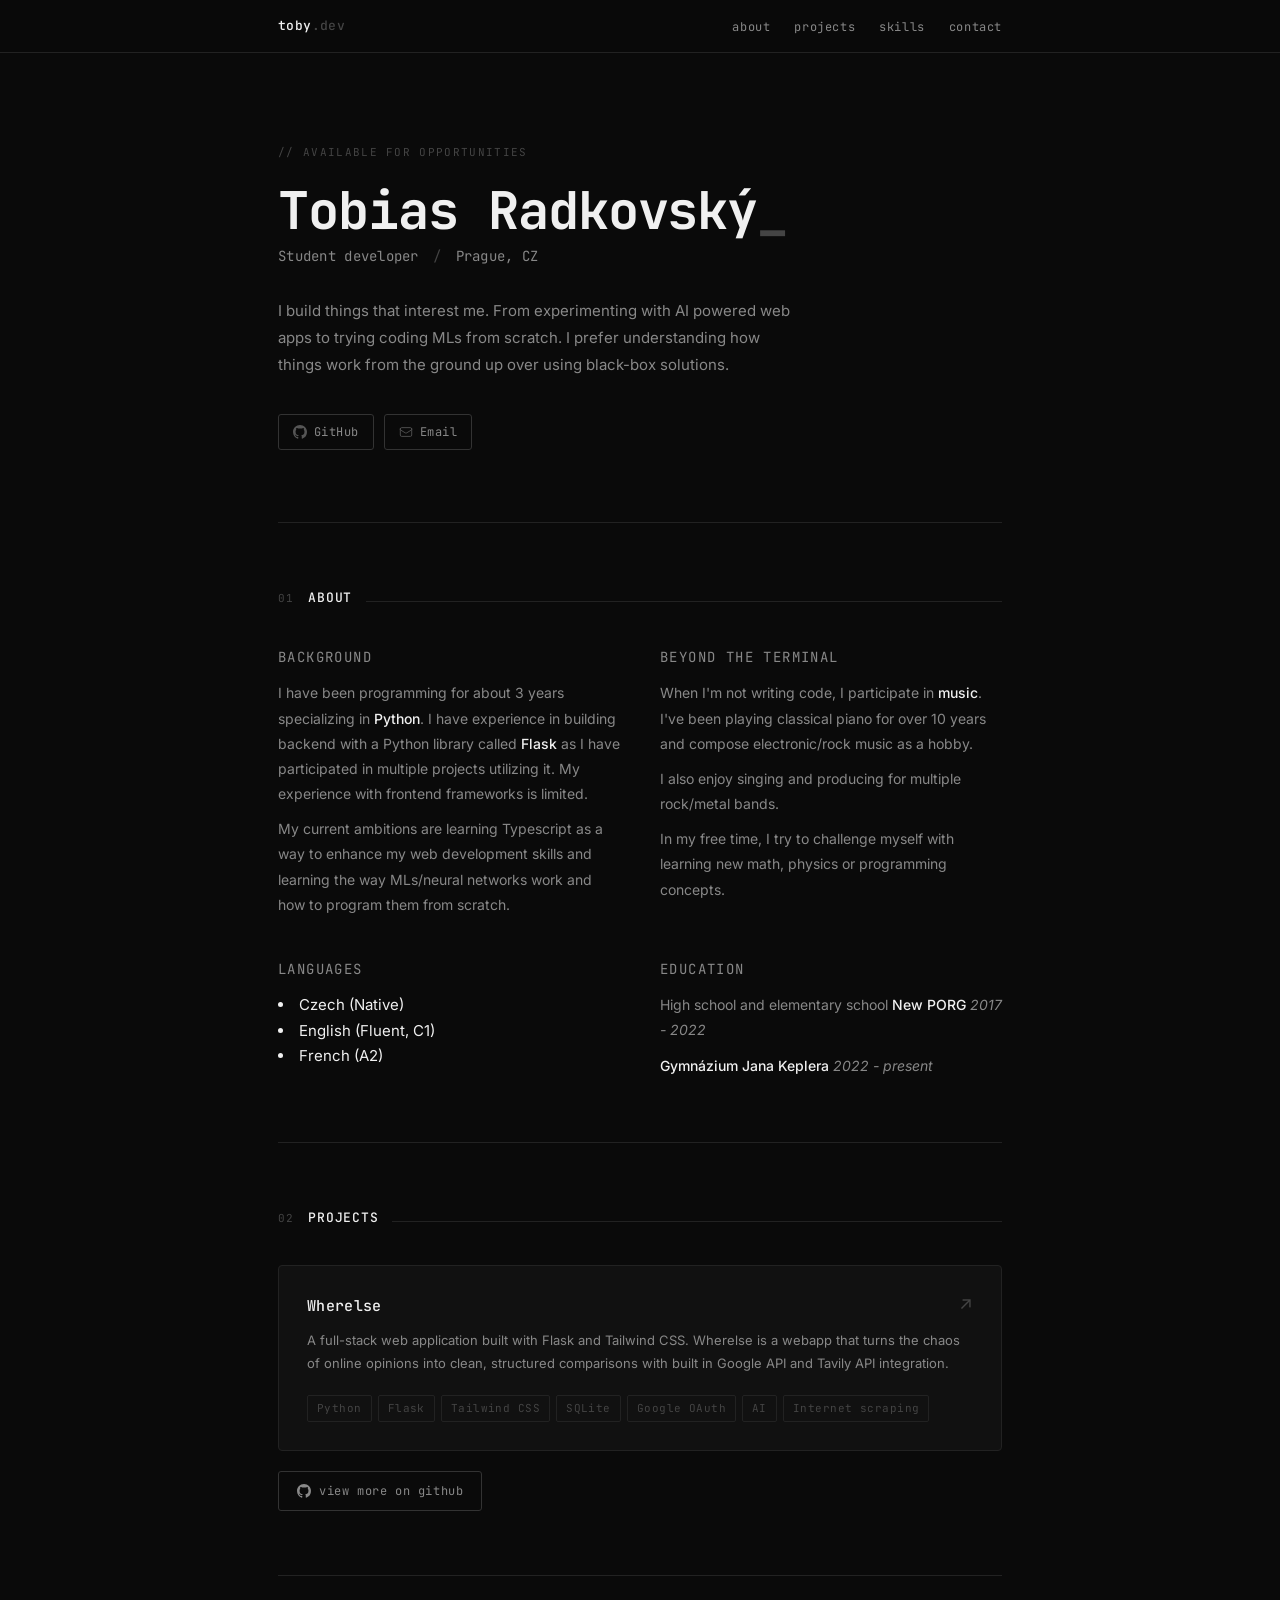
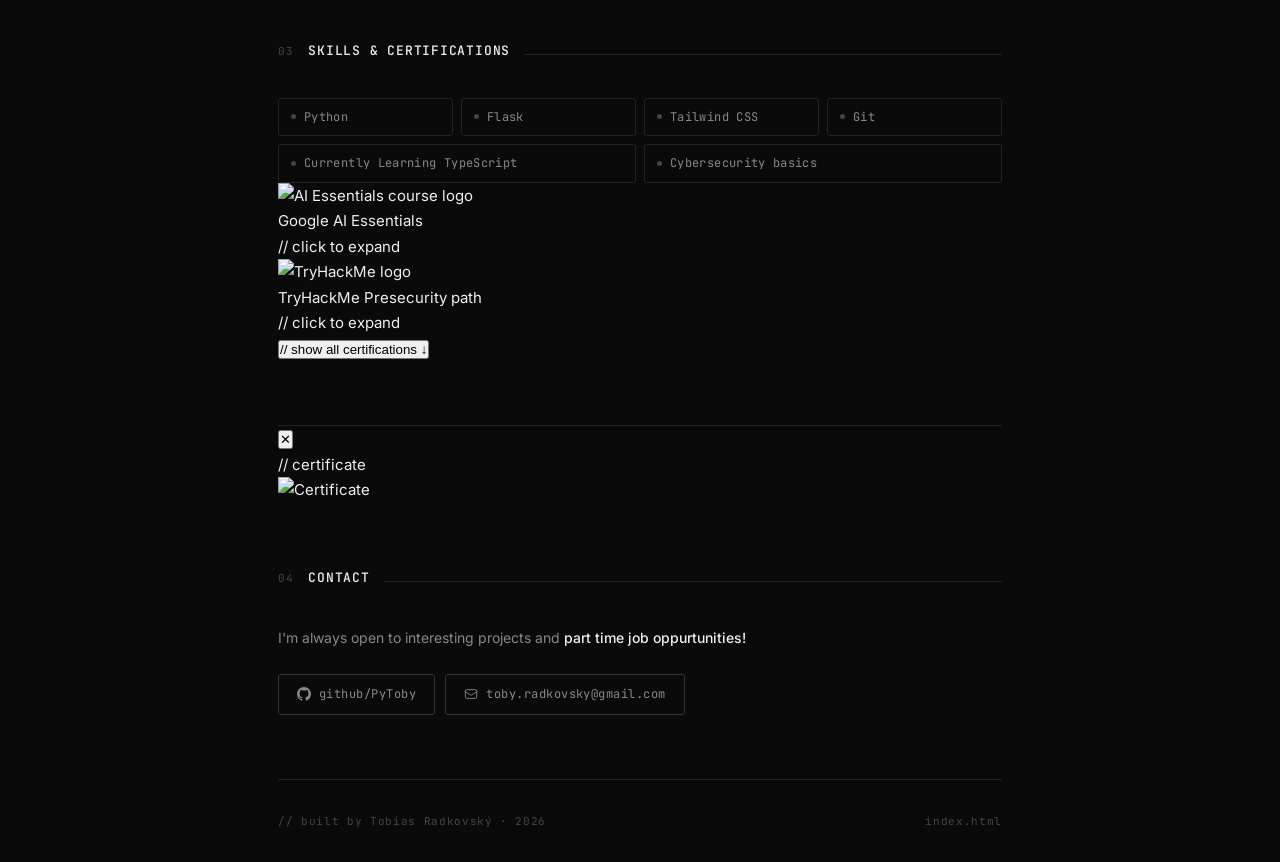
==== website/index.html @ d5bb45c8 "Broadend about section + removed excess cert cards" ====
<!DOCTYPE html>
<html lang="en">
<head>
  <meta charset="UTF-8" />
  <meta name="viewport" content="width=device-width, initial-scale=1.0" />
  <title>Tobias Radkovský — Portfolio</title>
  <link rel="preconnect" href="https://fonts.googleapis.com" />
  <link rel="preconnect" href="https://fonts.gstatic.com" crossorigin />
  <link href="https://fonts.googleapis.com/css2?family=JetBrains+Mono:wght@300;400;500;700&family=Inter:wght@300;400;500&display=swap" rel="stylesheet" />
  <link rel="stylesheet" href="/static/static.css">
  
</head>
<body>
 
<canvas id="binary-canvas"></canvas>
 
<nav>
  <div class="nav-inner">
    <a href="index.html" class="nav-logo">toby<span>.dev</span></a>
    <ul class="nav-links">
      <li><a href="#about">about</a></li>
      <li><a href="#projects">projects</a></li>
      <li><a href="#skills">skills</a></li>
      <li><a href="#contact">contact</a></li>
    </ul>
  </div>
</nav>
 
<div class="wrapper">
 
  <!-- Hero -->
  <section id="hero" style="border-top: none;">
    <p class="hero-tag fade-in">// available for opportunities</p>
    <h1 class="hero-name fade-in cursor">Tobias Radkovský</h1>
    <p class="hero-role fade-in">Student developer <span>/</span> Prague, CZ</p>
    <p class="hero-bio fade-in">
      I build things that interest me. From experimenting with AI powered web apps to trying coding MLs from scratch.
      I prefer understanding how things work from the ground up over using black-box solutions.
    </p>
    <div class="hero-links fade-in">
      <a href="https://github.com/PyToby" class="hero-link" target="_blank">
        <svg width="14" height="14" fill="currentColor" viewBox="0 0 24 24"><path d="M12 0C5.37 0 0 5.37 0 12c0 5.31 3.435 9.795 8.205 11.385.6.105.825-.255.825-.57 0-.285-.015-1.23-.015-2.235-3.015.555-3.795-.735-4.035-1.41-.135-.345-.72-1.41-1.23-1.695-.42-.225-1.02-.78-.015-.795.945-.015 1.62.87 1.845 1.23 1.08 1.815 2.805 1.305 3.495.99.105-.78.42-1.305.765-1.605-2.67-.3-5.46-1.335-5.46-5.925 0-1.305.465-2.385 1.23-3.225-.12-.3-.54-1.53.12-3.18 0 0 1.005-.315 3.3 1.23.96-.27 1.98-.405 3-.405s2.04.135 3 .405c2.295-1.56 3.3-1.23 3.3-1.23.66 1.65.24 2.88.12 3.18.765.84 1.23 1.905 1.23 3.225 0 4.605-2.805 5.625-5.475 5.925.435.375.81 1.095.81 2.22 0 1.605-.015 2.895-.015 3.3 0 .315.225.69.825.57A12.02 12.02 0 0024 12c0-6.63-5.37-12-12-12z"/></svg>
        GitHub
      </a>
      <a href="mailto:toby.radkovsky@gmail.com" class="hero-link">
        <svg width="14" height="14" fill="none" stroke="currentColor" stroke-width="1.5" viewBox="0 0 24 24"><path stroke-linecap="round" stroke-linejoin="round" d="M21.75 6.75v10.5a2.25 2.25 0 01-2.25 2.25h-15a2.25 2.25 0 01-2.25-2.25V6.75m19.5 0A2.25 2.25 0 0019.5 4.5h-15a2.25 2.25 0 00-2.25 2.25m19.5 0v.243a2.25 2.25 0 01-1.07 1.916l-7.5 4.615a2.25 2.25 0 01-2.36 0L3.32 8.91a2.25 2.25 0 01-1.07-1.916V6.75"/></svg>
        Email
      </a>
      <!--<a href="cv.pdf" class="hero-link" target="_blank">
        <svg width="14" height="14" fill="none" stroke="currentColor" stroke-width="1.5" viewBox="0 0 24 24"><path stroke-linecap="round" stroke-linejoin="round" d="M19.5 14.25v-2.625a3.375 3.375 0 00-3.375-3.375h-1.5A1.125 1.125 0 0113.5 7.125v-1.5a3.375 3.375 0 00-3.375-3.375H8.25m0 12.75h7.5m-7.5 3H12M10.5 2.25H5.625c-.621 0-1.125.504-1.125 1.125v17.25c0 .621.504 1.125 1.125 1.125h12.75c.621 0 1.125-.504 1.125-1.125V11.25a9 9 0 00-9-9z"/></svg>
        CV
      </a>-->
    </div>
  </section>
 
  <!-- About -->
  <section id="about">
    <div class="section-header reveal">
      <span class="section-num">01</span>
      <span class="section-title">about</span>
      <div class="section-line"></div>
    </div>
    <div class="about-grid reveal">
      <div class="about-block">
        <p class="about-block-label">background</p>
        <p>I have been programming for about 3 years specializing in <span class="about-highlight">Python</span>. I have experience in building backend with a Python library called <span class="about-highlight">Flask</span> as I have participated in multiple projects utilizing it. My experience with frontend frameworks is limited.</p>
        <p>My current ambitions are learning Typescript as a way to enhance my web development skills and learning the way MLs/neural networks work and how to program them from scratch.</p>
      </div>
      <div class="about-block">
        <p class="about-block-label">beyond the terminal</p>
        <p>When I'm not writing code, I participate in <span class="about-highlight">music</span>. I've been playing classical piano for over 10 years and compose electronic/rock music as a hobby.</p>
        <p>I also enjoy singing and producing for multiple rock/metal bands.</p>
        <p>In my free time, I try to challenge myself with learning new math, physics or programming concepts.</p>
      </div>
      <div class="about-block">
        <p class="about-block-label">languages</p>
        <li>Czech (Native)</li>
        <li>English (Fluent, C1)</li>
        <li>French (A2)</li>
      </div>
      <div class="about-block">
        <p class="about-block-label">education</p>
        <p>High school and elementary school <span class="about-highlight">New PORG</span> <i>2017 - 2022</i></p>
        <p><span class="about-highlight">Gymnázium Jana Keplera</span> <i>2022 - present</i></p>
      </div>
    </div>
  </section>
 
  <!-- Projects -->
  <section id="projects">
    <div class="section-header reveal">
      <span class="section-num">02</span>
      <span class="section-title">projects</span>
      <div class="section-line"></div>
    </div>
 
    <a href="project.html" class="project-card reveal">
      <div class="project-header">
        <span class="project-name">Wherelse</span>
        <span class="project-arrow">↗</span>
      </div>
      <p class="project-desc">
        A full-stack web application built with Flask and Tailwind CSS. Wherelse is a webapp that turns the chaos of online opinions into clean, structured comparisons 
        with built in Google API and Tavily API integration.
      </p>
      <div class="project-tags">
        <span class="tag">Python</span>
        <span class="tag">Flask</span>
        <span class="tag">Tailwind CSS</span>
        <span class="tag">SQLite</span>
        <span class="tag">Google OAuth</span>
        <span class="tag">AI</span>
        <span class="tag">Internet scraping</span>

      </div>
    </a>
 
    <a href="https://github.com/PyToby" class="github-btn" target="_blank">
      <svg width="14" height="14" fill="currentColor" viewBox="0 0 24 24"><path d="M12 0C5.37 0 0 5.37 0 12c0 5.31 3.435 9.795 8.205 11.385.6.105.825-.255.825-.57 0-.285-.015-1.23-.015-2.235-3.015.555-3.795-.735-4.035-1.41-.135-.345-.72-1.41-1.23-1.695-.42-.225-1.02-.78-.015-.795.945-.015 1.62.87 1.845 1.23 1.08 1.815 2.805 1.305 3.495.99.105-.78.42-1.305.765-1.605-2.67-.3-5.46-1.335-5.46-5.925 0-1.305.465-2.385 1.23-3.225-.12-.3-.54-1.53.12-3.18 0 0 1.005-.315 3.3 1.23.96-.27 1.98-.405 3-.405s2.04.135 3 .405c2.295-1.56 3.3-1.23 3.3-1.23.66 1.65.24 2.88.12 3.18.765.84 1.23 1.905 1.23 3.225 0 4.605-2.805 5.625-5.475 5.925.435.375.81 1.095.81 2.22 0 1.605-.015 2.895-.015 3.3 0 .315.225.69.825.57A12.02 12.02 0 0024 12c0-6.63-5.37-12-12-12z"/></svg>
      view more on github
    </a>
  </section>
 
  <!-- Skills -->
  <section id="skills">
  <div class="section-header reveal">
    <span class="section-num">03</span>
    <span class="section-title">skills & certifications</span>
    <div class="section-line"></div>
  </div>

  <div class="skills-grid reveal">
    <div class="skill-item"><span class="skill-dot"></span>Python</div>
    <div class="skill-item"><span class="skill-dot"></span>Flask</div>
    <div class="skill-item"><span class="skill-dot"></span>Tailwind CSS</div>
    <div class="skill-item"><span class="skill-dot"></span>Git</div>
    <div class="skill-item" style="grid-column: span 2;"><span class="skill-dot"></span>Currently Learning TypeScript</div>
    <div class="skill-item" style="grid-column: span 2;"><span class="skill-dot"></span>Cybersecurity basics</div>
  </div>

  <div class="cert-grid reveal" id="certGrid">

    <div class="cert-card" data-cert="0">
      <img class="cert-thumb" src="/media/google_ai_essentials.png" alt="AI Essentials course logo" />
      <div class="cert-info">
        <p class="cert-name">Google AI Essentials</p>
        <p class="cert-hint">// click to expand</p>
      </div>
    </div>

    <div class="cert-card" data-cert="1">
      <img class="cert-thumb" src="/media/tryhackme.avif" alt="TryHackMe logo" />
      <div class="cert-info">
        <p class="cert-name">TryHackMe Presecurity path</p>
        <p class="cert-hint">// click to expand</p>
      </div>
    </div>

  <button class="cert-show-more" id="certShowMore">// show all certifications ↓</button>

      
  </div>
</section>

<div class="cert-overlay" id="certOverlay" role="dialog" aria-modal="true">
  <div class="cert-backdrop" id="certBackdrop"></div>
  <div class="cert-modal" id="certModal">
    <button class="cert-close" id="certClose" aria-label="Close">✕</button>
    <img class="cert-modal-thumb" id="certModalThumb" src="" alt="" />
    <div class="cert-modal-body">
      <p class="cert-modal-title" id="certModalTitle"></p>
      <p class="cert-modal-issuer" id="certModalIssuer"></p>
      <div class="cert-modal-divider"></div>
      <p class="cert-modal-desc" id="certModalDesc"></p>
      <p class="cert-modal-cert-label">// certificate</p>
      <img class="cert-modal-cert-img" id="certModalCertImg" src="" alt="Certificate" />
    </div>
  </div>
</div>
 
  <!-- Contact -->
  <section id="contact">
    <div class="section-header reveal">
      <span class="section-num">04</span>
      <span class="section-title">contact</span>
      <div class="section-line"></div>
    </div>
    <p class="reveal" style="font-size:14px; color: var(--text-2); margin-bottom: 24px; max-width: 490px; line-height: 1.8;">
      I'm always open to interesting projects and <span class="about-highlight">part time job oppurtunities!</span>
    </p>
    <div class="contact-row reveal">
      <a href="https://github.com/yourusername" class="contact-link" target="_blank">
        <svg width="14" height="14" fill="currentColor" viewBox="0 0 24 24"><path d="M12 0C5.37 0 0 5.37 0 12c0 5.31 3.435 9.795 8.205 11.385.6.105.825-.255.825-.57 0-.285-.015-1.23-.015-2.235-3.015.555-3.795-.735-4.035-1.41-.135-.345-.72-1.41-1.23-1.695-.42-.225-1.02-.78-.015-.795.945-.015 1.62.87 1.845 1.23 1.08 1.815 2.805 1.305 3.495.99.105-.78.42-1.305.765-1.605-2.67-.3-5.46-1.335-5.46-5.925 0-1.305.465-2.385 1.23-3.225-.12-.3-.54-1.53.12-3.18 0 0 1.005-.315 3.3 1.23.96-.27 1.98-.405 3-.405s2.04.135 3 .405c2.295-1.56 3.3-1.23 3.3-1.23.66 1.65.24 2.88.12 3.18.765.84 1.23 1.905 1.23 3.225 0 4.605-2.805 5.625-5.475 5.925.435.375.81 1.095.81 2.22 0 1.605-.015 2.895-.015 3.3 0 .315.225.69.825.57A12.02 12.02 0 0024 12c0-6.63-5.37-12-12-12z"/></svg>
        github/PyToby
      </a>
      <a href="mailto:toby.radkovsky@gmail.com" class="contact-link">
        <svg width="14" height="14" fill="none" stroke="currentColor" stroke-width="1.5" viewBox="0 0 24 24"><path stroke-linecap="round" stroke-linejoin="round" d="M21.75 6.75v10.5a2.25 2.25 0 01-2.25 2.25h-15a2.25 2.25 0 01-2.25-2.25V6.75m19.5 0A2.25 2.25 0 0019.5 4.5h-15a2.25 2.25 0 00-2.25 2.25m19.5 0v.243a2.25 2.25 0 01-1.07 1.916l-7.5 4.615a2.25 2.25 0 01-2.36 0L3.32 8.91a2.25 2.25 0 01-1.07-1.916V6.75"/></svg>
        toby.radkovsky@gmail.com
      </a>
    </div>
  </section>
 
</div>
 
<footer>
  <div class="footer-inner">
    <span class="footer-text">// built by Tobias Radkovský · 2026</span>
    <span class="footer-text">index.html</span>
  </div>
</footer>
 
<script>
  // ── Binary rain canvas ──
  const canvas = document.getElementById('binary-canvas');
  const ctx = canvas.getContext('2d');
 
  let cols, drops, fontSize;
 
  function resize() {
    canvas.width  = window.innerWidth;
    canvas.height = window.innerHeight;
    fontSize = 13;
    cols = Math.floor(canvas.width / (fontSize * 0.65));
    drops = Array.from({ length: cols }, () => Math.random() * -100);
  }
 
  function draw() {
    ctx.clearRect(0, 0, canvas.width, canvas.height);
    ctx.font = `${fontSize}px 'JetBrains Mono', monospace`;
 
    for (let i = 0; i < drops.length; i++) {
      const bit = Math.random() > 0.5 ? '1' : '0';
      const x = i * (fontSize * 0.65);
      const y = drops[i] * fontSize;
 
      const alpha = 0.15 + Math.random() * 0.25;
      ctx.fillStyle = `rgba(180, 180, 180, ${alpha})`;
      ctx.fillText(bit, x, y);
 
      if (y > canvas.height && Math.random() > 0.975) {
        drops[i] = 0;
      }
      drops[i] += 0.4 + Math.random() * 0.3;
    }
  }
 
  resize();
  window.addEventListener('resize', resize);
  setInterval(draw, 55);
 
  // ── Scroll reveal for sections ──
  const revealObserver = new IntersectionObserver((entries) => {
    entries.forEach(entry => {
      if (entry.isIntersecting) {
        entry.target.classList.add('visible');
        revealObserver.unobserve(entry.target);
      }
    });
  }, { threshold: 0.12 });
 
  document.querySelectorAll('.reveal').forEach(el => revealObserver.observe(el));
 
  // ── Staggered skill reveal ──
  const skillObserver = new IntersectionObserver((entries) => {
    entries.forEach(entry => {
      if (entry.isIntersecting) {
        const skills = entry.target.querySelectorAll('.skill-item');
        skills.forEach((skill, i) => {
          setTimeout(() => {
            skill.style.transition = `opacity 350ms cubic-bezier(0.23,1,0.32,1), transform 350ms cubic-bezier(0.23,1,0.32,1)`;
            skill.classList.add('revealed');
          }, i * 45); // 45ms stagger — tight, not draggy
        });
        skillObserver.unobserve(entry.target);
      }
    });
  }, { threshold: 0.1 });
 
  const skillGrid = document.querySelector('.skills-grid');
  if (skillGrid) skillObserver.observe(skillGrid);

  // ── Certifications data ──
const certs = [
  {
    name:    "Google AI Essentials",
    issuer:  "Google · 2026",
    thumb:   "/media/google_ai_essentials.png",
    certImg: "cert.jpg",
    desc:    "What you learned or why this mattered."
  }, {
    name:    "Presecurity Path",
    issuer:  "TryHackMe · 2025",
    thumb:   "/media/tryhackme.avif",
    certImg: "/media/presecurity-cert.jpg",
    desc:    "Through this long course I learned the basics of cybersecurity. Different protocols (UDP, TCP, SSH, FTP...) or for example how the OSI or TCP/IP model works, what are packets and frames and how they function. This path has also taught me about DNS, different record types or about HTTP while explaing everything in great detail. "
  },
  
  // ... one object per card, matching data-cert index
];

// ── Show more ──
const showMoreBtn = document.getElementById('certShowMore');
showMoreBtn.addEventListener('click', () => {
  const hidden = document.querySelectorAll('.cert-card.cert-hidden');
  hidden.forEach((card, i) => {
    card.classList.remove('cert-hidden');
    // stagger the reveal — each pair of cards 60ms apart
    setTimeout(() => card.classList.add('cert-visible'), i * 60);
  });
  // move button to end and hide it
  showMoreBtn.style.transition = 'opacity 200ms ease';
  showMoreBtn.style.opacity = '0';
  setTimeout(() => showMoreBtn.remove(), 200);
});

// ── Modal ──
const overlay  = document.getElementById('certOverlay');
const backdrop = document.getElementById('certBackdrop');
const closeBtn = document.getElementById('certClose');

function openCert(index) {
  const c = certs[index];
  document.getElementById('certModalThumb').src            = c.thumb;
  document.getElementById('certModalThumb').alt            = c.name;
  document.getElementById('certModalTitle').textContent    = c.name;
  document.getElementById('certModalIssuer').textContent   = c.issuer;
  document.getElementById('certModalDesc').textContent     = c.desc;
  document.getElementById('certModalCertImg').src          = c.certImg;
  document.getElementById('certModalCertImg').alt          = c.name + ' certificate';
  overlay.classList.add('open');
  document.body.style.overflow = 'hidden';
}

function closeCert() {
  overlay.classList.remove('open');
  document.body.style.overflow = '';
}

document.getElementById('certGrid').addEventListener('click', e => {
  const card = e.target.closest('.cert-card');
  if (card) openCert(+card.dataset.cert);
});

closeBtn.addEventListener('click', closeCert);
backdrop.addEventListener('click', closeCert);
document.addEventListener('keydown', e => { if (e.key === 'Escape') closeCert(); });

</script>
 
</body>
</html>
---- static/static.css ----
*, *::before, *::after { box-sizing: border-box; margin: 0; padding: 0; }

:root {
    --bg:        #0a0a0a;
    --bg-card:   #111111;
    --bg-hover:  #161616;
    --border:    #222222;
    --border-hi: #333333;
    --text-1:    #f0f0f0;
    --text-2:    #888888;
    --text-3:    #444444;
    --accent:    #d0d0d0;
    --mono:      'JetBrains Mono', monospace;
    --sans:      'Inter', sans-serif;
    /* Emil-style custom easing curves */
    --ease-out:    cubic-bezier(0.23, 1, 0.32, 1);
    --ease-in-out: cubic-bezier(0.77, 0, 0.175, 1);
}

html { scroll-behavior: smooth; }

body {
    background: var(--bg);
    color: var(--text-1);
    font-family: var(--sans);
    font-size: 15px;
    line-height: 1.7;
    overflow-x: hidden;
}

/* ── Binary canvas ── */
#binary-canvas {
    position: fixed;
    top: 0; left: 0;
    width: 100%; height: 100%;
    pointer-events: none;
    z-index: 0;
    opacity: 0.12;
}

/* ── Layout ── */
.wrapper {
    position: relative;
    z-index: 1;
    max-width: 780px;
    margin: 0 auto;
    padding: 0 28px;
}

/* ── Nav ── */
nav {
    position: sticky;
    top: 0;
    z-index: 100;
    background: rgba(10,10,10,0.85);
    backdrop-filter: blur(12px);
    border-bottom: 1px solid var(--border);
}
.nav-inner {
    max-width: 780px;
    margin: 0 auto;
    padding: 0 28px;
    height: 52px;
    display: flex;
    align-items: center;
    justify-content: space-between;
}
.nav-logo {
    font-family: var(--mono);
    font-size: 13px;
    font-weight: 500;
    color: var(--text-1);
    text-decoration: none;
    letter-spacing: 0.03em;
}
.nav-logo span { color: var(--text-3); }
.nav-links {
    display: flex;
    gap: 24px;
    list-style: none;
}
.nav-links a {
    font-family: var(--mono);
    font-size: 12px;
    color: var(--text-2);
    text-decoration: none;
    letter-spacing: 0.05em;
    transition: color 180ms var(--ease-out);
    position: relative;
}
.nav-links a::after {
    content: '';
    position: absolute;
    bottom: -2px; left: 0;
    width: 100%; height: 1px;
    background: var(--text-1);
    clip-path: inset(0 100% 0 0);
    transition: clip-path 220ms var(--ease-out);
}
@media (hover: hover) and (pointer: fine) {
    .nav-links a:hover { color: var(--text-1); }
    .nav-links a:hover::after { clip-path: inset(0 0% 0 0); }
}

/* ── Hero ── */
#hero {
    padding: 90px 0 72px;
    border-bottom: 1px solid var(--border);
}
.hero-tag {
    font-family: var(--mono);
    font-size: 11px;
    color: var(--text-3);
    letter-spacing: 0.12em;
    text-transform: uppercase;
    margin-bottom: 20px;
}
.hero-name {
    font-family: var(--mono);
    font-size: clamp(32px, 6vw, 52px);
    font-weight: 700;
    color: var(--text-1);
    line-height: 1.1;
    letter-spacing: -0.02em;
    margin-bottom: 6px;
}
.hero-role {
    font-family: var(--mono);
    font-size: 14px;
    color: var(--text-2);
    margin-bottom: 28px;
    letter-spacing: 0.02em;
}
.hero-role span { color: var(--text-3); margin: 0 6px; }
.hero-bio {
    font-size: 15px;
    color: var(--text-2);
    max-width: 520px;
    line-height: 1.8;
    margin-bottom: 36px;
}
.hero-links {
    display: flex;
    gap: 10px;
    flex-wrap: wrap;
}
.hero-link {
    font-family: var(--mono);
    font-size: 12px;
    color: var(--text-2);
    text-decoration: none;
    border: 1px solid var(--border-hi);
    padding: 7px 14px;
    border-radius: 3px;
    letter-spacing: 0.04em;
    transition: color 180ms var(--ease-out),
                border-color 180ms var(--ease-out),
                background 180ms var(--ease-out),
                transform 160ms var(--ease-out);
    display: flex;
    align-items: center;
    gap: 7px;
}
@media (hover: hover) and (pointer: fine) {
    .hero-link:hover {
    color: var(--text-1);
    border-color: #555;
    background: var(--bg-hover);
    }
}
.hero-link:active { transform: scale(0.97); }
.hero-link svg { opacity: 0.6; transition: opacity 180ms var(--ease-out); }
.hero-link:hover svg { opacity: 1; }

/* ── Section shared ── */
section {
    padding: 64px 0;
    border-bottom: 1px solid var(--border);
}
.section-header {
    display: flex;
    align-items: baseline;
    gap: 14px;
    margin-bottom: 36px;
}
.section-num {
    font-family: var(--mono);
    font-size: 11px;
    color: var(--text-3);
    letter-spacing: 0.1em;
}
.section-title {
    font-family: var(--mono);
    font-size: 13px;
    font-weight: 500;
    color: var(--text-1);
    letter-spacing: 0.06em;
    text-transform: uppercase;
}
.section-line {
    flex: 1;
    height: 1px;
    background: var(--border);
}

/* ── About ── */
.about-grid {
    display: grid;
    grid-template-columns: 1fr 1fr;
    gap: 40px;
}
@media (max-width: 560px) { .about-grid { grid-template-columns: 1fr; } }
.about-block-label {
    font-family: var(--mono);
    font-size: 11px;
    color: var(--text-3);
    letter-spacing: 0.1em;
    text-transform: uppercase;
    margin-bottom: 10px;
}
.about-block p {
    font-size: 14px;
    color: var(--text-2);
    line-height: 1.8;
}
.about-block p + p { margin-top: 10px; }
.about-highlight {
    color: var(--text-1);
    font-weight: 500;
}

/* ── Projects ── */
.project-card {
    border: 1px solid var(--border);
    border-radius: 4px;
    padding: 28px;
    background: var(--bg-card);
    cursor: pointer;
    text-decoration: none;
    display: block;
    transition: border-color 200ms var(--ease-out),
                background 200ms var(--ease-out),
                transform 160ms var(--ease-out);
    position: relative;
    overflow: hidden;
    margin-bottom: 12px;
}
.project-card::before {
    content: '';
    position: absolute;
    top: 0; left: 0; right: 0;
    height: 1px;
    background: linear-gradient(90deg, transparent, #444, transparent);
    opacity: 0;
    transition: opacity 220ms var(--ease-out);
}
@media (hover: hover) and (pointer: fine) {
    .project-card:hover {
    border-color: var(--border-hi);
    background: var(--bg-hover);
    transform: translateY(-2px);
    }
    .project-card:hover::before { opacity: 1; }
    .project-card:hover .project-arrow {
    color: var(--text-1);
    transform: translate(3px, -3px);
    }
    .project-card:hover .tag {
    border-color: var(--border-hi);
    color: var(--text-2);
    }
}
.project-card:active { transform: scale(0.99); }

.project-header {
    display: flex;
    justify-content: space-between;
    align-items: flex-start;
    margin-bottom: 10px;
}
.project-name {
    font-family: var(--mono);
    font-size: 15px;
    font-weight: 500;
    color: var(--text-1);
    letter-spacing: 0.02em;
}
.project-arrow {
    color: var(--text-3);
    font-size: 18px;
    transition: color 180ms var(--ease-out), transform 180ms var(--ease-out);
    line-height: 1;
}
.project-desc {
    font-size: 13px;
    color: var(--text-2);
    line-height: 1.75;
    margin-bottom: 20px;
}
.project-tags {
    display: flex;
    flex-wrap: wrap;
    gap: 6px;
}
.tag {
    font-family: var(--mono);
    font-size: 11px;
    padding: 3px 9px;
    border: 1px solid var(--border);
    border-radius: 2px;
    color: var(--text-3);
    letter-spacing: 0.04em;
    transition: border-color 180ms var(--ease-out), color 180ms var(--ease-out);
}

.github-btn {
    display: inline-flex;
    align-items: center;
    gap: 8px;
    font-family: var(--mono);
    font-size: 12px;
    color: var(--text-2);
    text-decoration: none;
    border: 1px solid var(--border-hi);
    padding: 9px 18px;
    border-radius: 3px;
    margin-top: 8px;
    letter-spacing: 0.05em;
    transition: color 180ms var(--ease-out),
                border-color 180ms var(--ease-out),
                background 180ms var(--ease-out),
                transform 160ms var(--ease-out);
}
@media (hover: hover) and (pointer: fine) {
    .github-btn:hover {
    color: var(--text-1);
    border-color: #555;
    background: var(--bg-hover);
    }
}
.github-btn:active { transform: scale(0.97); }

/* ── Skills ── */
.skills-grid {
    display: grid;
    grid-template-columns: repeat(auto-fill, minmax(140px, 1fr));
    gap: 8px;
}
.skill-item {
    font-family: var(--mono);
    font-size: 12px;
    color: var(--text-2);
    border: 1px solid var(--border);
    border-radius: 3px;
    padding: 8px 12px;
    letter-spacing: 0.03em;
    transition: border-color 180ms var(--ease-out),
                color 180ms var(--ease-out),
                transform 180ms var(--ease-out);
    /* scroll reveal: start hidden */
    opacity: 0;
    transform: translateY(10px);
}
.skill-item.revealed {
    opacity: 1;
    transform: translateY(0);
}
@media (hover: hover) and (pointer: fine) {
    .skill-item:hover {
    border-color: var(--border-hi);
    color: var(--text-1);
    }
}
.skill-item .skill-dot {
    display: inline-block;
    width: 5px; height: 5px;
    border-radius: 50%;
    background: var(--text-3);
    margin-right: 8px;
    vertical-align: middle;
    position: relative;
    top: -1px;
}

/* ── Contact ── */
.contact-row {
    display: flex;
    gap: 10px;
    flex-wrap: wrap;
}
.contact-link {
    display: inline-flex;
    align-items: center;
    gap: 8px;
    font-family: var(--mono);
    font-size: 12px;
    color: var(--text-2);
    text-decoration: none;
    border: 1px solid var(--border-hi);
    padding: 9px 18px;
    border-radius: 3px;
    letter-spacing: 0.04em;
    transition: color 180ms var(--ease-out),
                border-color 180ms var(--ease-out),
                background 180ms var(--ease-out),
                transform 160ms var(--ease-out);
}
@media (hover: hover) and (pointer: fine) {
    .contact-link:hover {
    color: var(--text-1);
    border-color: #555;
    background: var(--bg-hover);
    }
}
.contact-link:active { transform: scale(0.97); }

/* ── Footer ── */
footer {
    padding: 32px 0;
}
.footer-inner {
    max-width: 780px;
    margin: 0 auto;
    padding: 0 28px;
    display: flex;
    justify-content: space-between;
    align-items: center;
}
.footer-text {
    font-family: var(--mono);
    font-size: 11px;
    color: var(--text-3);
    letter-spacing: 0.06em;
}

/* ── Hero staggered entry ── */
.fade-in {
    opacity: 0;
    transform: translateY(16px);
    animation: fadeUp 0.55s var(--ease-out) forwards;
}
.fade-in:nth-child(1) { animation-delay: 0.08s; }
.fade-in:nth-child(2) { animation-delay: 0.18s; }
.fade-in:nth-child(3) { animation-delay: 0.28s; }
.fade-in:nth-child(4) { animation-delay: 0.38s; }
.fade-in:nth-child(5) { animation-delay: 0.46s; }

@keyframes fadeUp {
    from { opacity: 0; transform: translateY(16px); }
    to   { opacity: 1; transform: translateY(0); }
}

/* ── Scroll reveal for sections ── */
.reveal {
    opacity: 0;
    transform: translateY(20px);
    transition: opacity 500ms var(--ease-out), transform 500ms var(--ease-out);
}
.reveal.visible {
    opacity: 1;
    transform: translateY(0);
}

/* ── Respect reduced motion ── */
@media (prefers-reduced-motion: reduce) {
    .fade-in, .reveal, .skill-item {
    animation: none !important;
    transition: opacity 0.2s ease !important;
    transform: none !important;
    opacity: 1 !important;
    }
    .skill-item { opacity: 1 !important; transform: none !important; }
}

/* ── Cursor blink ── */
.cursor::after {
    content: '_';
    animation: blink 1.1s step-end infinite;
    color: var(--text-3);
}
@keyframes blink {
    0%, 100% { opacity: 1; }
    50% { opacity: 0; }
}
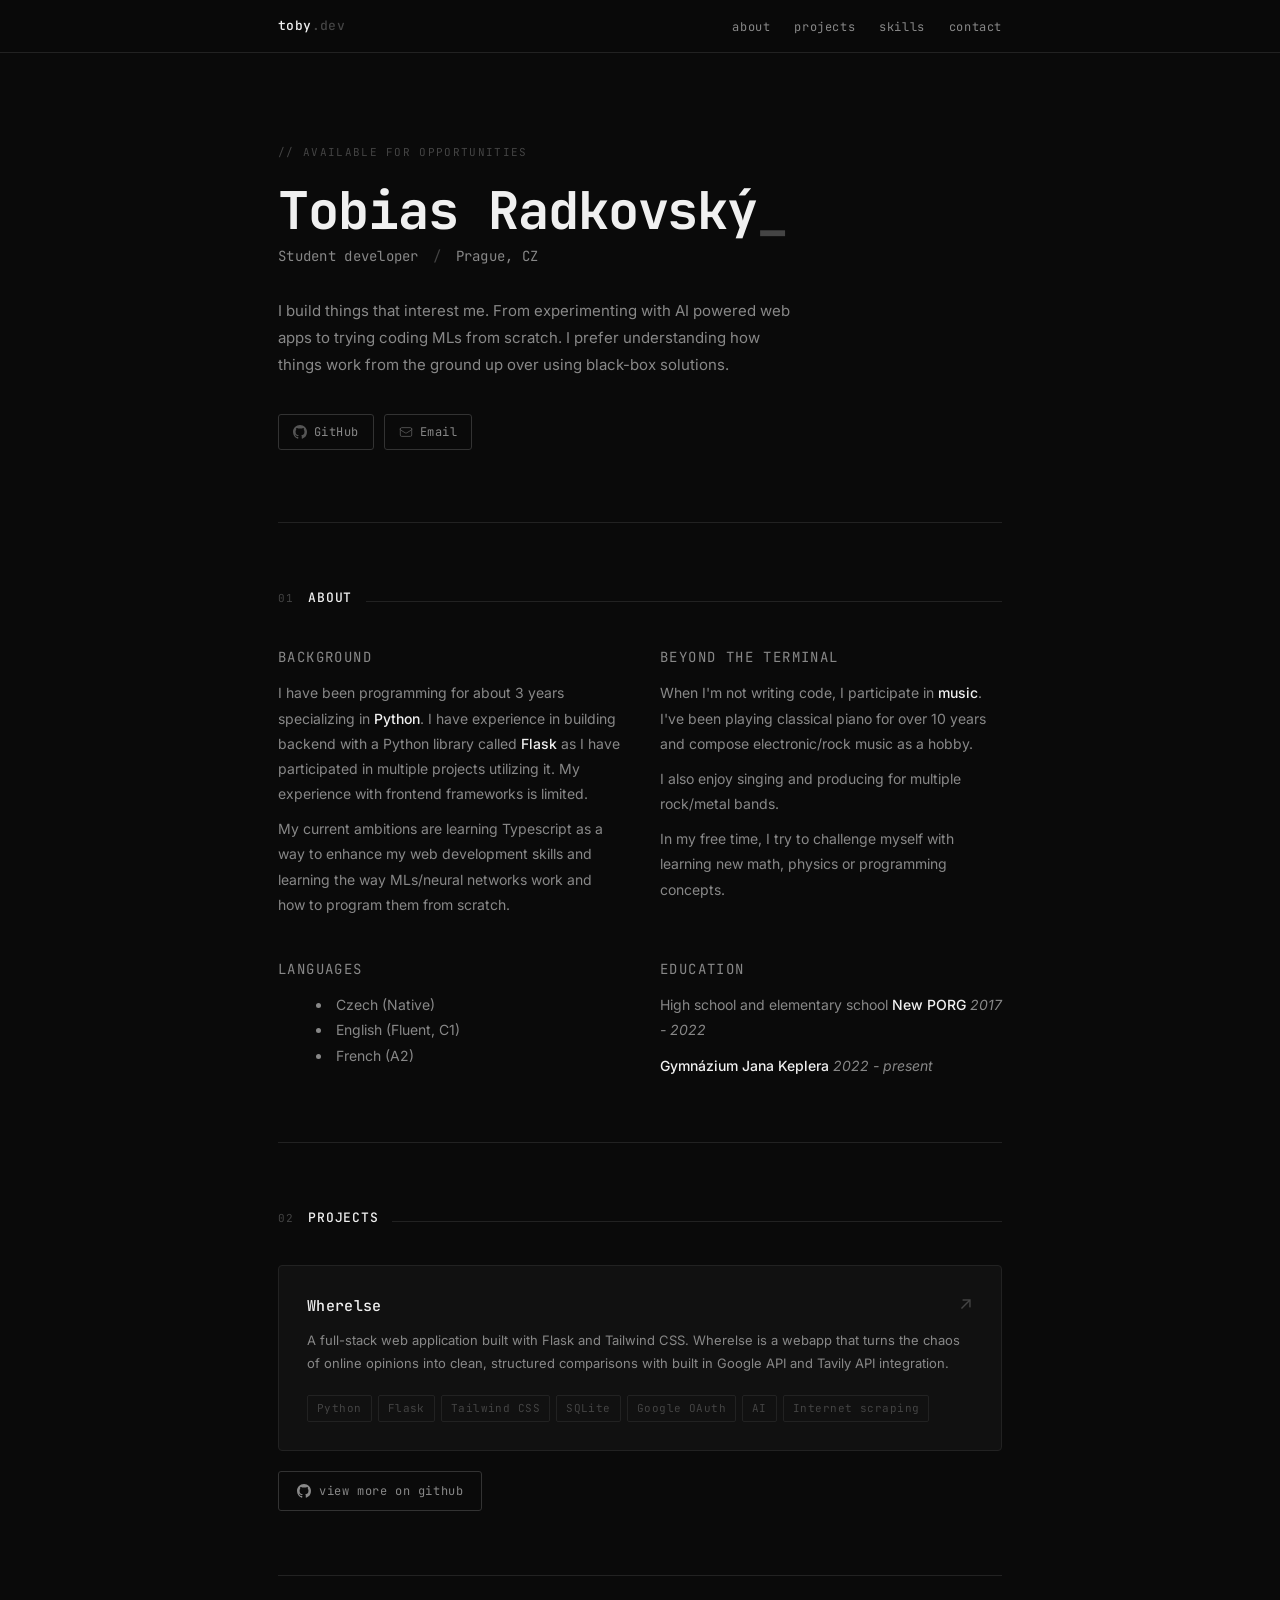
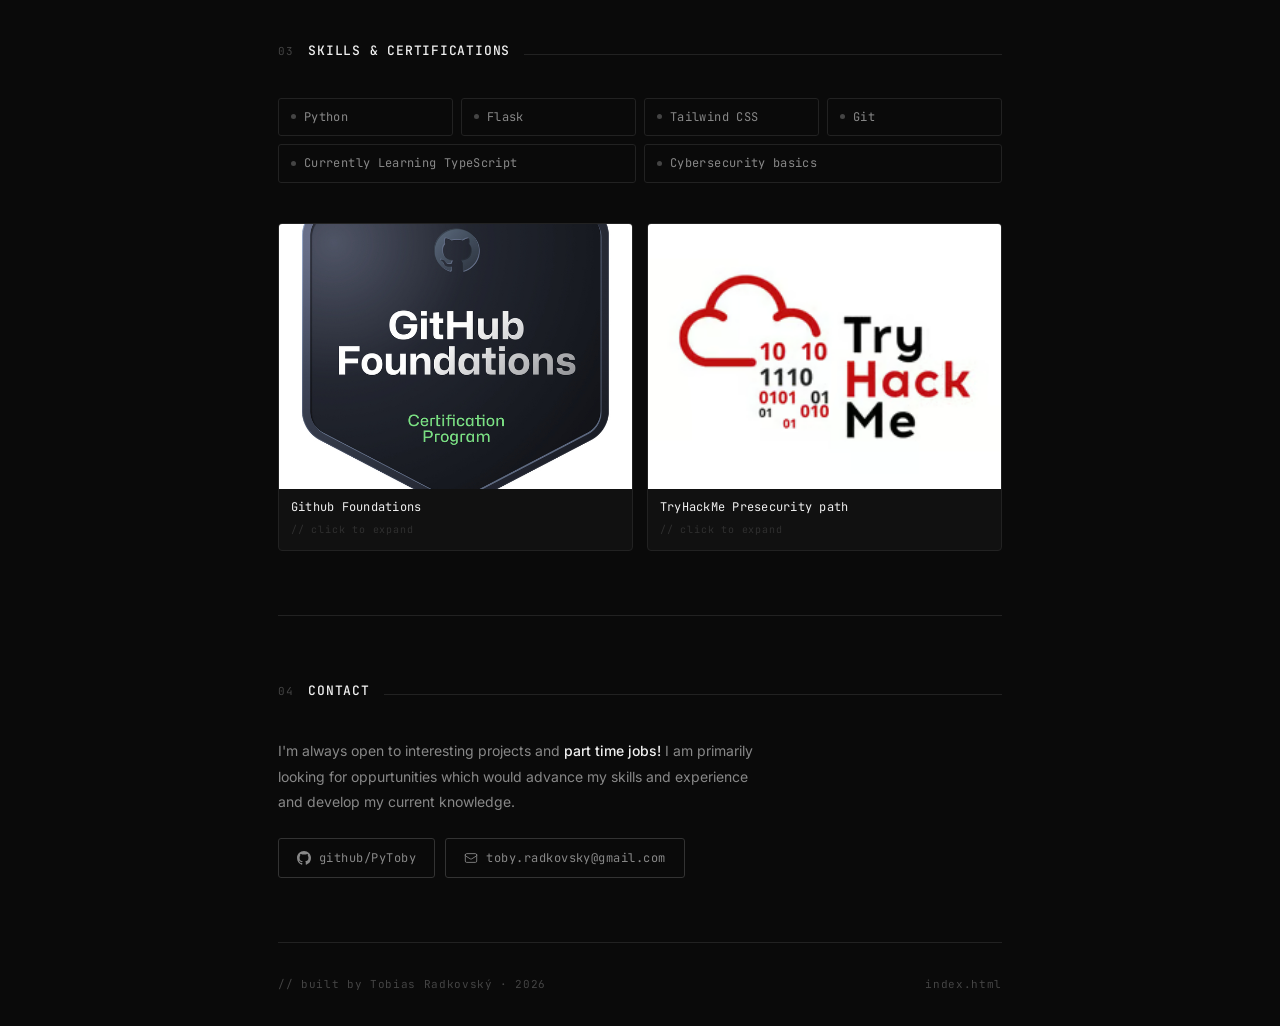
==== commit 3b6d122d: "attempt to fix linking" ====
--- a/website/index.html
+++ b/website/index.html
@@ -7,7 +7,7 @@
   <link rel="preconnect" href="https://fonts.googleapis.com" />
   <link rel="preconnect" href="https://fonts.gstatic.com" crossorigin />
   <link href="https://fonts.googleapis.com/css2?family=JetBrains+Mono:wght@300;400;500;700&family=Inter:wght@300;400;500&display=swap" rel="stylesheet" />
-  <link rel="stylesheet" href="/static/static.css">
+  <link rel="stylesheet" href="static/static.css">
   
 </head>
 <body>
@@ -141,15 +141,15 @@
   <div class="cert-grid reveal" id="certGrid">
 
     <div class="cert-card" data-cert="0">
-      <img class="cert-thumb" src="/media/google_ai_essentials.png" alt="AI Essentials course logo" />
+      <img class="cert-thumb" src="media/github-foundations.jpeg" alt="Github Foundation logo" />
       <div class="cert-info">
-        <p class="cert-name">Google AI Essentials</p>
+        <p class="cert-name">Github Foundations</p>
         <p class="cert-hint">// click to expand</p>
       </div>
     </div>
 
     <div class="cert-card" data-cert="1">
-      <img class="cert-thumb" src="/media/tryhackme.avif" alt="TryHackMe logo" />
+      <img class="cert-thumb" src="media/tryhackme.avif" alt="TryHackMe logo" />
       <div class="cert-info">
         <p class="cert-name">TryHackMe Presecurity path</p>
         <p class="cert-hint">// click to expand</p>
@@ -186,7 +186,8 @@
       <div class="section-line"></div>
     </div>
     <p class="reveal" style="font-size:14px; color: var(--text-2); margin-bottom: 24px; max-width: 490px; line-height: 1.8;">
-      I'm always open to interesting projects and <span class="about-highlight">part time job oppurtunities!</span>
+      I'm always open to interesting projects and <span class="about-highlight">part time jobs!</span>
+      I am primarily looking for oppurtunities which would advance my skills and experience and develop my current knowledge.
     </p>
     <div class="contact-row reveal">
       <a href="https://github.com/yourusername" class="contact-link" target="_blank">
@@ -282,20 +283,19 @@
   // ── Certifications data ──
 const certs = [
   {
-    name:    "Google AI Essentials",
-    issuer:  "Google · 2026",
-    thumb:   "/media/google_ai_essentials.png",
+    name:    "Github Foundations",
+    issuer:  "Github · 2026",
+    thumb:   "media/github-foundations.jpeg",
     certImg: "cert.jpg",
-    desc:    "What you learned or why this mattered."
+    desc:    "By finishing this course I have gained the nessecary skills to operate with git in the console and in code editors such as VSCode. I have learned about how does Github itself function and how to utilize it to its maximum."
   }, {
     name:    "Presecurity Path",
     issuer:  "TryHackMe · 2025",
-    thumb:   "/media/tryhackme.avif",
-    certImg: "/media/presecurity-cert.jpg",
+    thumb:   "media/tryhackme.avif",
+    certImg: "media/presecurity-cert.jpg",
     desc:    "Through this long course I learned the basics of cybersecurity. Different protocols (UDP, TCP, SSH, FTP...) or for example how the OSI or TCP/IP model works, what are packets and frames and how they function. This path has also taught me about DNS, different record types or about HTTP while explaing everything in great detail. "
   },
   
-  // ... one object per card, matching data-cert index
 ];
 
 // ── Show more ──
--- a/website/static/static.css
+++ b/website/static/static.css
@@ -0,0 +1,685 @@
+*, *::before, *::after { box-sizing: border-box; margin: 0; padding: 0; }
+
+:root {
+    --bg:        #0a0a0a;
+    --bg-card:   #111111;
+    --bg-hover:  #161616;
+    --border:    #222222;
+    --border-hi: #333333;
+    --text-1:    #f0f0f0;
+    --text-2:    #888888;
+    --text-3:    #444444;
+    --accent:    #d0d0d0;
+    --mono:      'JetBrains Mono', monospace;
+    --sans:      'Inter', sans-serif;
+    /* Emil-style custom easing curves */
+    --ease-out:    cubic-bezier(0.23, 1, 0.32, 1);
+    --ease-in-out: cubic-bezier(0.77, 0, 0.175, 1);
+}
+
+html { scroll-behavior: smooth; }
+
+body {
+    background: var(--bg);
+    color: var(--text-1);
+    font-family: var(--sans);
+    font-size: 15px;
+    line-height: 1.7;
+    overflow-x: hidden;
+}
+
+/* ── Binary canvas ── */
+#binary-canvas {
+    position: fixed;
+    top: 0; left: 0;
+    width: 100%; height: 100%;
+    pointer-events: none;
+    z-index: 0;
+    opacity: 0.15;
+}
+
+/* ── Layout ── */
+.wrapper {
+    position: relative;
+    z-index: 1;
+    max-width: 780px;
+    margin: 0 auto;
+    padding: 0 28px;
+}
+
+/* ── Nav ── */
+nav {
+    position: sticky;
+    top: 0;
+    z-index: 100;
+    background: rgba(10,10,10,0.85);
+    backdrop-filter: blur(12px);
+    border-bottom: 1px solid var(--border);
+}
+.nav-inner {
+    max-width: 780px;
+    margin: 0 auto;
+    padding: 0 28px;
+    height: 52px;
+    display: flex;
+    align-items: center;
+    justify-content: space-between;
+}
+.nav-logo {
+    font-family: var(--mono);
+    font-size: 13px;
+    font-weight: 500;
+    color: var(--text-1);
+    text-decoration: none;
+    letter-spacing: 0.03em;
+}
+.nav-logo span { color: var(--text-3); }
+.nav-links {
+    display: flex;
+    gap: 24px;
+    list-style: none;
+}
+.nav-links a {
+    font-family: var(--mono);
+    font-size: 12px;
+    color: var(--text-2);
+    text-decoration: none;
+    letter-spacing: 0.05em;
+    transition: color 180ms var(--ease-out);
+    position: relative;
+}
+.nav-links a::after {
+    content: '';
+    position: absolute;
+    bottom: -2px; left: 0;
+    width: 100%; height: 1px;
+    background: var(--text-1);
+    clip-path: inset(0 100% 0 0);
+    transition: clip-path 220ms var(--ease-out);
+}
+@media (hover: hover) and (pointer: fine) {
+    .nav-links a:hover { color: var(--text-1); }
+    .nav-links a:hover::after { clip-path: inset(0 0% 0 0); }
+}
+
+/* ── Hero ── */
+#hero {
+    padding: 90px 0 72px;
+    border-bottom: 1px solid var(--border);
+}
+.hero-tag {
+    font-family: var(--mono);
+    font-size: 11px;
+    color: var(--text-3);
+    letter-spacing: 0.12em;
+    text-transform: uppercase;
+    margin-bottom: 20px;
+}
+.hero-name {
+    font-family: var(--mono);
+    font-size: clamp(32px, 6vw, 52px);
+    font-weight: 700;
+    color: var(--text-1);
+    line-height: 1.1;
+    letter-spacing: -0.02em;
+    margin-bottom: 6px;
+}
+.hero-role {
+    font-family: var(--mono);
+    font-size: 14px;
+    color: var(--text-2);
+    margin-bottom: 28px;
+    letter-spacing: 0.02em;
+}
+.hero-role span { color: var(--text-3); margin: 0 6px; }
+.hero-bio {
+    font-size: 15px;
+    color: var(--text-2);
+    max-width: 520px;
+    line-height: 1.8;
+    margin-bottom: 36px;
+}
+.hero-links {
+    display: flex;
+    gap: 10px;
+    flex-wrap: wrap;
+}
+.hero-link {
+    font-family: var(--mono);
+    font-size: 12px;
+    color: var(--text-2);
+    text-decoration: none;
+    border: 1px solid var(--border-hi);
+    padding: 7px 14px;
+    border-radius: 3px;
+    letter-spacing: 0.04em;
+    transition: color 180ms var(--ease-out),
+                border-color 180ms var(--ease-out),
+                background 180ms var(--ease-out),
+                transform 160ms var(--ease-out);
+    display: flex;
+    align-items: center;
+    gap: 7px;
+}
+@media (hover: hover) and (pointer: fine) {
+    .hero-link:hover {
+    color: var(--text-1);
+    border-color: #555;
+    background: var(--bg-hover);
+    }
+}
+.hero-link:active { transform: scale(0.97); }
+.hero-link svg { opacity: 0.6; transition: opacity 180ms var(--ease-out); }
+.hero-link:hover svg { opacity: 1; }
+
+/* ── Section shared ── */
+section {
+    padding: 64px 0;
+    border-bottom: 1px solid var(--border);
+}
+.section-header {
+    display: flex;
+    align-items: baseline;
+    gap: 14px;
+    margin-bottom: 36px;
+}
+.section-num {
+    font-family: var(--mono);
+    font-size: 11px;
+    color: var(--text-3);
+    letter-spacing: 0.1em;
+}
+.section-title {
+    font-family: var(--mono);
+    font-size: 13px;
+    font-weight: 500;
+    color: var(--text-1);
+    letter-spacing: 0.06em;
+    text-transform: uppercase;
+}
+.section-line {
+    flex: 1;
+    height: 1px;
+    background: var(--border);
+}
+
+/* ── About ── */
+.about-grid {
+    display: grid;
+    grid-template-columns: 1fr 1fr;
+    gap: 40px;
+}
+@media (max-width: 560px) { .about-grid { grid-template-columns: 1fr; } }
+.about-block-label {
+    font-family: var(--mono);
+    font-size: 11px;
+    color: var(--text-3);
+    letter-spacing: 0.1em;
+    text-transform: uppercase;
+    margin-bottom: 10px;
+}
+.about-block p {
+    font-size: 14px;
+    color: var(--text-2);
+    line-height: 1.8;
+}
+.about-block li {
+    font-size: 14px;
+    color: var(--text-2);
+    line-height: 1.8;
+    margin-left: 0.4in;
+}
+.about-block p + p { margin-top: 10px; }
+.about-highlight {
+    color: var(--text-1);
+    font-weight: 500;
+}
+
+/* ── Projects ── */
+.project-card {
+    border: 1px solid var(--border);
+    border-radius: 4px;
+    padding: 28px;
+    background: var(--bg-card);
+    cursor: pointer;
+    text-decoration: none;
+    display: block;
+    transition: border-color 200ms var(--ease-out),
+                background 200ms var(--ease-out),
+                transform 160ms var(--ease-out);
+    position: relative;
+    overflow: hidden;
+    margin-bottom: 12px;
+}
+.project-card::before {
+    content: '';
+    position: absolute;
+    top: 0; left: 0; right: 0;
+    height: 1px;
+    background: linear-gradient(90deg, transparent, #444, transparent);
+    opacity: 0;
+    transition: opacity 220ms var(--ease-out);
+}
+@media (hover: hover) and (pointer: fine) {
+    .project-card:hover {
+    border-color: var(--border-hi);
+    background: var(--bg-hover);
+    transform: translateY(-2px);
+    }
+    .project-card:hover::before { opacity: 1; }
+    .project-card:hover .project-arrow {
+    color: var(--text-1);
+    transform: translate(3px, -3px);
+    }
+    .project-card:hover .tag {
+    border-color: var(--border-hi);
+    color: var(--text-2);
+    }
+}
+.project-card:active { transform: scale(0.99); }
+
+.project-header {
+    display: flex;
+    justify-content: space-between;
+    align-items: flex-start;
+    margin-bottom: 10px;
+}
+.project-name {
+    font-family: var(--mono);
+    font-size: 15px;
+    font-weight: 500;
+    color: var(--text-1);
+    letter-spacing: 0.02em;
+}
+.project-arrow {
+    color: var(--text-3);
+    font-size: 18px;
+    transition: color 180ms var(--ease-out), transform 180ms var(--ease-out);
+    line-height: 1;
+}
+.project-desc {
+    font-size: 13px;
+    color: var(--text-2);
+    line-height: 1.75;
+    margin-bottom: 20px;
+}
+.project-tags {
+    display: flex;
+    flex-wrap: wrap;
+    gap: 6px;
+}
+.tag {
+    font-family: var(--mono);
+    font-size: 11px;
+    padding: 3px 9px;
+    border: 1px solid var(--border);
+    border-radius: 2px;
+    color: var(--text-3);
+    letter-spacing: 0.04em;
+    transition: border-color 180ms var(--ease-out), color 180ms var(--ease-out);
+}
+
+.github-btn {
+    display: inline-flex;
+    align-items: center;
+    gap: 8px;
+    font-family: var(--mono);
+    font-size: 12px;
+    color: var(--text-2);
+    text-decoration: none;
+    border: 1px solid var(--border-hi);
+    padding: 9px 18px;
+    border-radius: 3px;
+    margin-top: 8px;
+    letter-spacing: 0.05em;
+    transition: color 180ms var(--ease-out),
+                border-color 180ms var(--ease-out),
+                background 180ms var(--ease-out),
+                transform 160ms var(--ease-out);
+}
+@media (hover: hover) and (pointer: fine) {
+    .github-btn:hover {
+    color: var(--text-1);
+    border-color: #555;
+    background: var(--bg-hover);
+    }
+}
+.github-btn:active { transform: scale(0.97); }
+
+/* ── Skills ── */
+.skills-grid {
+    display: grid;
+    grid-template-columns: repeat(auto-fill, minmax(140px, 1fr));
+    gap: 8px;
+}
+.skill-item {
+    font-family: var(--mono);
+    font-size: 12px;
+    color: var(--text-2);
+    border: 1px solid var(--border);
+    border-radius: 3px;
+    padding: 8px 12px;
+    letter-spacing: 0.03em;
+    transition: border-color 180ms var(--ease-out),
+                color 180ms var(--ease-out),
+                transform 180ms var(--ease-out);
+    /* scroll reveal: start hidden */
+    opacity: 0;
+    transform: translateY(10px);
+}
+.skill-item.revealed {
+    opacity: 1;
+    transform: translateY(0);
+}
+@media (hover: hover) and (pointer: fine) {
+    .skill-item:hover {
+    border-color: var(--border-hi);
+    color: var(--text-1);
+    }
+}
+.skill-item .skill-dot {
+    display: inline-block;
+    width: 5px; height: 5px;
+    border-radius: 50%;
+    background: var(--text-3);
+    margin-right: 8px;
+    vertical-align: middle;
+    position: relative;
+    top: -1px;
+}
+
+/* ── Contact ── */
+.contact-row {
+    display: flex;
+    gap: 10px;
+    flex-wrap: wrap;
+}
+.contact-link {
+    display: inline-flex;
+    align-items: center;
+    gap: 8px;
+    font-family: var(--mono);
+    font-size: 12px;
+    color: var(--text-2);
+    text-decoration: none;
+    border: 1px solid var(--border-hi);
+    padding: 9px 18px;
+    border-radius: 3px;
+    letter-spacing: 0.04em;
+    transition: color 180ms var(--ease-out),
+                border-color 180ms var(--ease-out),
+                background 180ms var(--ease-out),
+                transform 160ms var(--ease-out);
+}
+@media (hover: hover) and (pointer: fine) {
+    .contact-link:hover {
+    color: var(--text-1);
+    border-color: #555;
+    background: var(--bg-hover);
+    }
+}
+.contact-link:active { transform: scale(0.97); }
+
+/* ── Footer ── */
+footer {
+    padding: 32px 0;
+}
+.footer-inner {
+    max-width: 780px;
+    margin: 0 auto;
+    padding: 0 28px;
+    display: flex;
+    justify-content: space-between;
+    align-items: center;
+}
+.footer-text {
+    font-family: var(--mono);
+    font-size: 11px;
+    color: var(--text-3);
+    letter-spacing: 0.06em;
+}
+
+/* ── Hero staggered entry ── */
+.fade-in {
+    opacity: 0;
+    transform: translateY(16px);
+    animation: fadeUp 0.55s var(--ease-out) forwards;
+}
+.fade-in:nth-child(1) { animation-delay: 0.08s; }
+.fade-in:nth-child(2) { animation-delay: 0.18s; }
+.fade-in:nth-child(3) { animation-delay: 0.28s; }
+.fade-in:nth-child(4) { animation-delay: 0.38s; }
+.fade-in:nth-child(5) { animation-delay: 0.46s; }
+
+@keyframes fadeUp {
+    from { opacity: 0; transform: translateY(16px); }
+    to   { opacity: 1; transform: translateY(0); }
+}
+
+/* ── Scroll reveal for sections ── */
+.reveal {
+    opacity: 0;
+    transform: translateY(20px);
+    transition: opacity 500ms var(--ease-out), transform 500ms var(--ease-out);
+}
+.reveal.visible {
+    opacity: 1;
+    transform: translateY(0);
+}
+
+/* ── Respect reduced motion ── */
+@media (prefers-reduced-motion: reduce) {
+    .fade-in, .reveal, .skill-item {
+    animation: none !important;
+    transition: opacity 0.2s ease !important;
+    transform: none !important;
+    opacity: 1 !important;
+    }
+    .skill-item { opacity: 1 !important; transform: none !important; }
+}
+
+/* ── Cursor blink ── */
+.cursor::after {
+    content: '_';
+    animation: blink 1.1s step-end infinite;
+    color: var(--text-3);
+}
+@keyframes blink {
+    0%, 100% { opacity: 1; }
+    50% { opacity: 0; }
+}
+
+/* ── Certifications grid ── */
+.cert-grid {
+  display: grid;
+  grid-template-columns: repeat(2, 1fr);
+  gap: 14px;
+  margin-top: 40px;
+}
+
+.cert-card {
+  border: 1px solid var(--border);
+  border-radius: 4px;
+  background: var(--bg-card);
+  overflow: hidden;
+  cursor: pointer;
+  transition: border-color 180ms var(--ease-out),
+              transform 180ms var(--ease-out);
+}
+@media (hover: hover) and (pointer: fine) {
+  .cert-card:hover {
+    border-color: var(--border-hi);
+    transform: translateY(-2px);
+  }
+  .cert-card:hover .cert-hint { opacity: 1; }
+}
+.cert-card:active { transform: scale(0.98); }
+
+/* hidden cards above the fold */
+.cert-card.cert-hidden {
+  display: none;
+}
+
+/* reveal animation when shown */
+.cert-card.cert-visible {
+  animation: certReveal 350ms var(--ease-out) forwards;
+}
+@keyframes certReveal {
+  from { opacity: 0; transform: translateY(12px); }
+  to   { opacity: 1; transform: translateY(0); }
+}
+
+.cert-thumb {
+  width: 100%;
+  aspect-ratio: 4/3;
+  object-fit: cover;
+  display: block;
+  background: #161616;
+  background-image: linear-gradient(135deg, #1a1a1a 0%, #111 100%);
+}
+
+.cert-info {
+  padding: 10px 12px 12px;
+}
+.cert-name {
+  font-family: var(--mono);
+  font-size: 12px;
+  color: var(--text-1);
+  line-height: 1.4;
+  margin-bottom: 6px;
+  letter-spacing: 0.02em;
+}
+.cert-hint {
+  font-family: var(--mono);
+  font-size: 10px;
+  color: var(--text-3);
+  letter-spacing: 0.08em;
+  opacity: 0.6;
+  transition: opacity 180ms var(--ease-out);
+}
+
+/* show more button */
+.cert-show-more {
+  display: none;  
+  grid-column: span 2;
+  font-family: var(--mono);
+  font-size: 12px;
+  color: var(--text-2);
+  background: none;
+  border: 1px solid var(--border-hi);
+  border-radius: 3px;
+  padding: 10px 18px;
+  cursor: pointer;
+  letter-spacing: 0.05em;
+  transition: color 180ms var(--ease-out),
+              border-color 180ms var(--ease-out),
+              background 180ms var(--ease-out),
+              transform 160ms var(--ease-out);
+  margin-top: 4px;
+}
+@media (hover: hover) and (pointer: fine) {
+  .cert-show-more:hover {
+    color: var(--text-1);
+    border-color: #555;
+    background: var(--bg-hover);
+  }
+}
+.cert-show-more:active { transform: scale(0.97); }
+
+@media (max-width: 480px) {
+  .cert-grid { grid-template-columns: 1fr; }
+  .cert-show-more { grid-column: span 1; }
+}
+
+/* ── Certificate modal ── */
+.cert-overlay {
+  position: fixed;
+  inset: 0;
+  z-index: 200;
+  display: flex;
+  align-items: center;
+  justify-content: center;
+  padding: 24px;
+  opacity: 0;
+  pointer-events: none;
+  transition: opacity 220ms var(--ease-out);
+}
+.cert-overlay.open {
+  opacity: 1;
+  pointer-events: all;
+}
+.cert-backdrop {
+  position: absolute;
+  inset: 0;
+  background: rgba(0,0,0,0.82);
+  backdrop-filter: blur(6px);
+}
+.cert-modal {
+  position: relative;
+  z-index: 1;
+  background: var(--bg-card);
+  border: 1px solid var(--border-hi);
+  border-radius: 6px;
+  width: min(640px, 92vw);
+  max-height: 90vh;
+  overflow-y: auto;
+  scrollbar-width: none;
+  transform: scale(0.95) translateY(10px);
+  transition: transform 260ms var(--ease-out);
+}
+.cert-modal::-webkit-scrollbar { display: none; }
+.cert-overlay.open .cert-modal { transform: scale(1) translateY(0); }
+.cert-modal-thumb {
+  width: 100%;
+  aspect-ratio: 4/3;
+  object-fit: cover;
+  display: block;
+  border-radius: 5px 5px 0 0;
+  background: #161616;
+}
+.cert-modal-body { padding: 20px 24px 28px; }
+.cert-modal-title {
+  font-family: var(--mono);
+  font-size: 15px;
+  font-weight: 500;
+  color: var(--text-1);
+  margin-bottom: 4px;
+}
+.cert-modal-issuer {
+  font-family: var(--mono);
+  font-size: 11px;
+  color: var(--text-3);
+  letter-spacing: 0.08em;
+  margin-bottom: 16px;
+}
+.cert-modal-divider { height: 1px; background: var(--border); margin-bottom: 16px; }
+.cert-modal-desc { font-size: 13px; color: var(--text-2); line-height: 1.8; margin-bottom: 20px; }
+.cert-modal-cert-label {
+  font-family: var(--mono);
+  font-size: 10px;
+  color: var(--text-3);
+  letter-spacing: 0.1em;
+  text-transform: uppercase;
+  margin-bottom: 10px;
+}
+.cert-modal-cert-img { width: 100%; border-radius: 3px; border: 1px solid var(--border); display: block; }
+.cert-close {
+  position: absolute;
+  top: 12px; right: 12px;
+  z-index: 2;
+  width: 28px; height: 28px;
+  border-radius: 50%;
+  background: rgba(0,0,0,0.6);
+  border: 1px solid var(--border-hi);
+  color: var(--text-2);
+  font-size: 14px;
+  display: flex;
+  align-items: center;
+  justify-content: center;
+  cursor: pointer;
+  transition: color 160ms var(--ease-out),
+              background 160ms var(--ease-out),
+              transform 160ms var(--ease-out);
+}
+.cert-close:hover { color: var(--text-1); background: rgba(30,30,30,0.9); }
+.cert-close:active { transform: scale(0.93); }
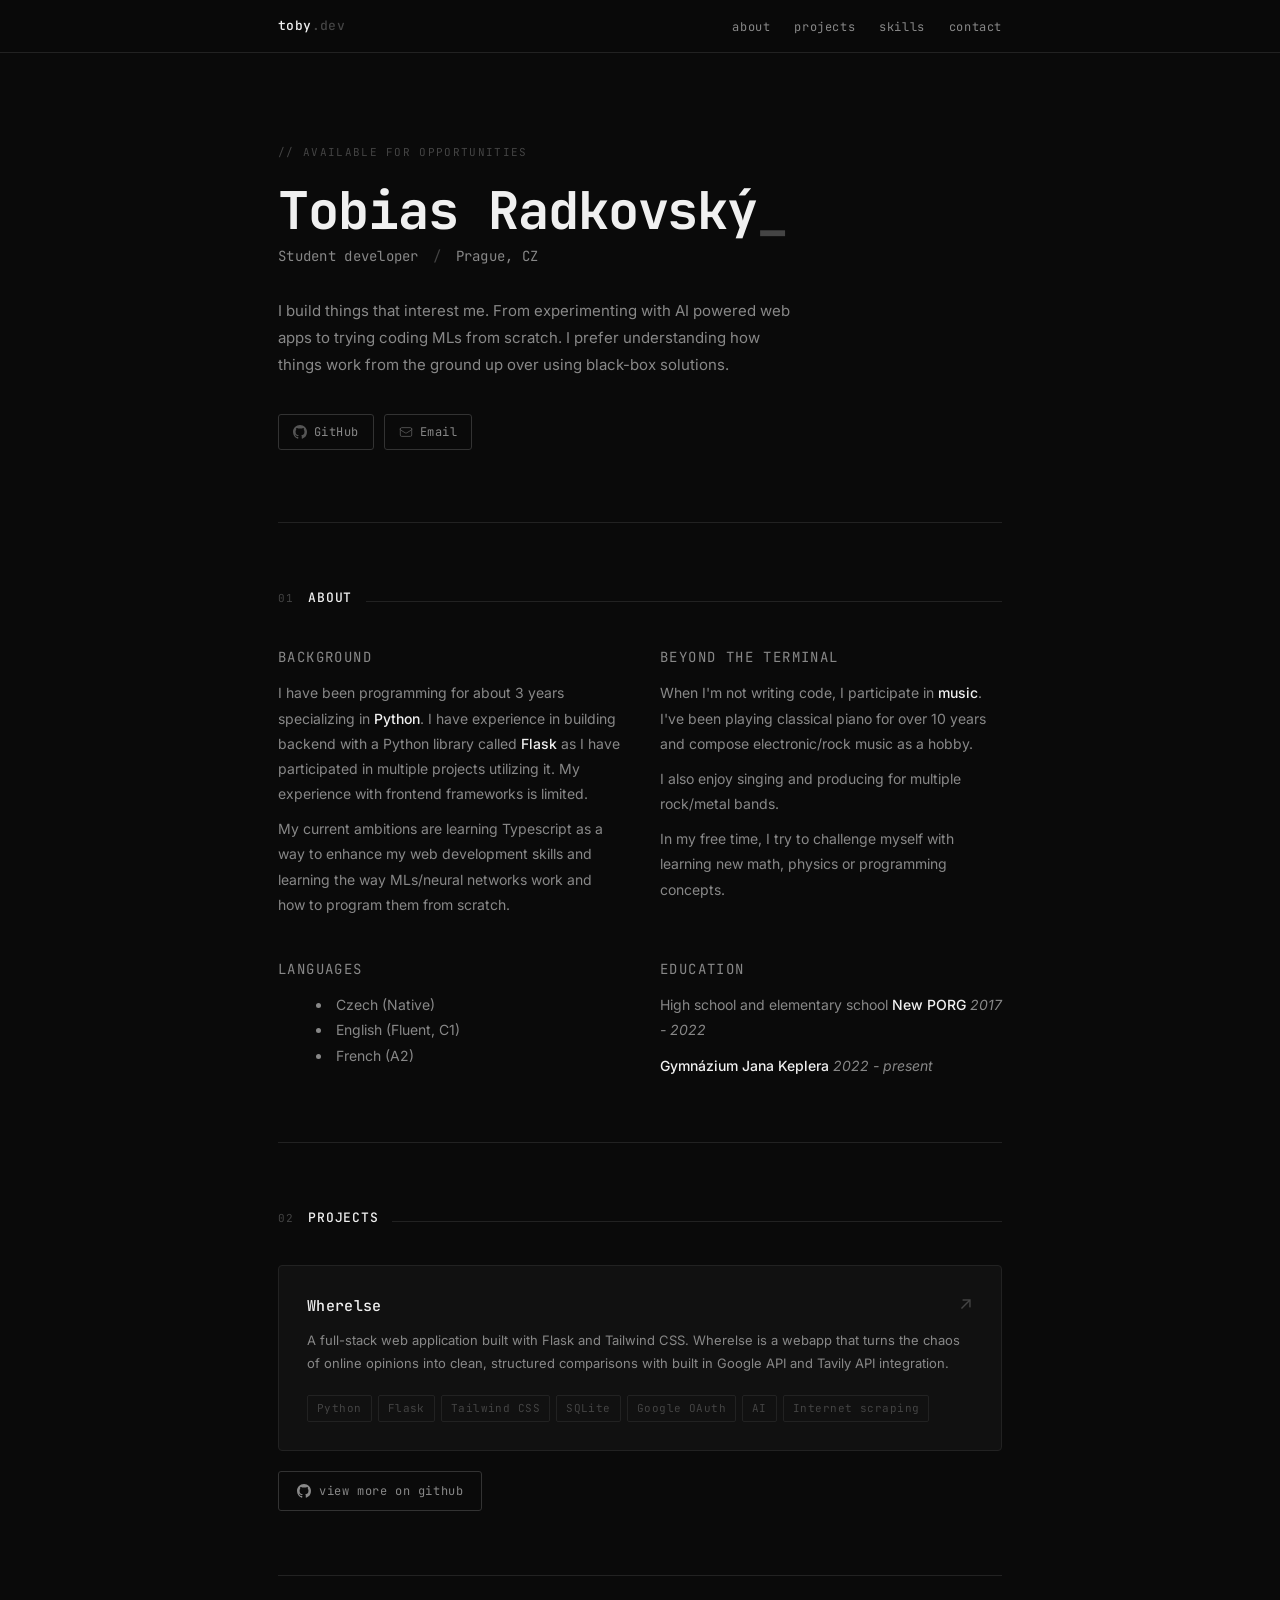
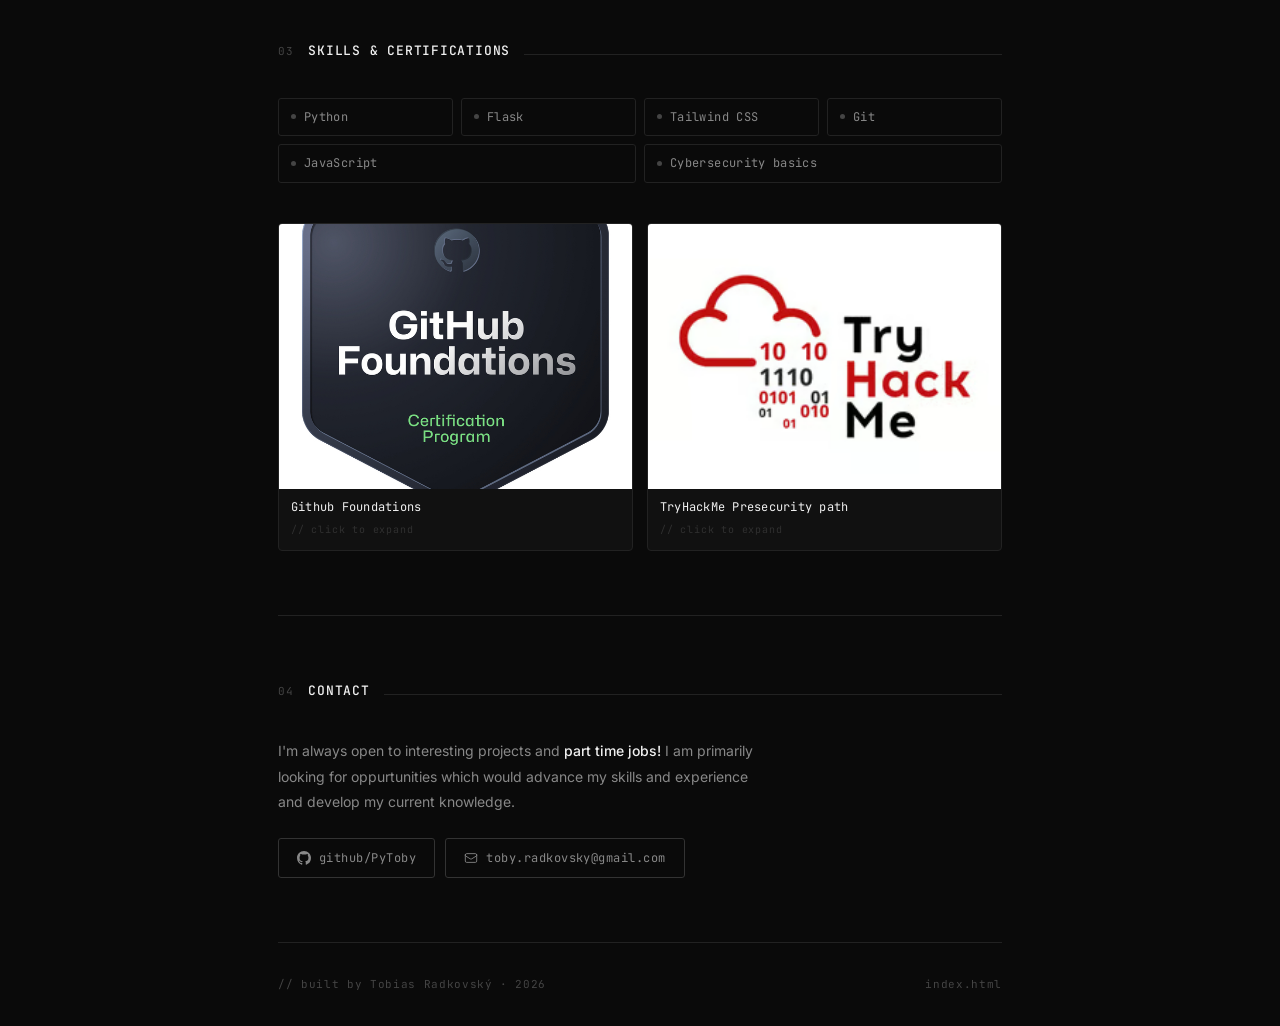
==== commit f9b4dd49: "updated skill list with javascript" ====
--- a/website/index.html
+++ b/website/index.html
@@ -134,7 +134,7 @@
     <div class="skill-item"><span class="skill-dot"></span>Flask</div>
     <div class="skill-item"><span class="skill-dot"></span>Tailwind CSS</div>
     <div class="skill-item"><span class="skill-dot"></span>Git</div>
-    <div class="skill-item" style="grid-column: span 2;"><span class="skill-dot"></span>Currently Learning TypeScript</div>
+    <div class="skill-item" style="grid-column: span 2;"><span class="skill-dot"></span>JavaScript</div>
     <div class="skill-item" style="grid-column: span 2;"><span class="skill-dot"></span>Cybersecurity basics</div>
   </div>
 
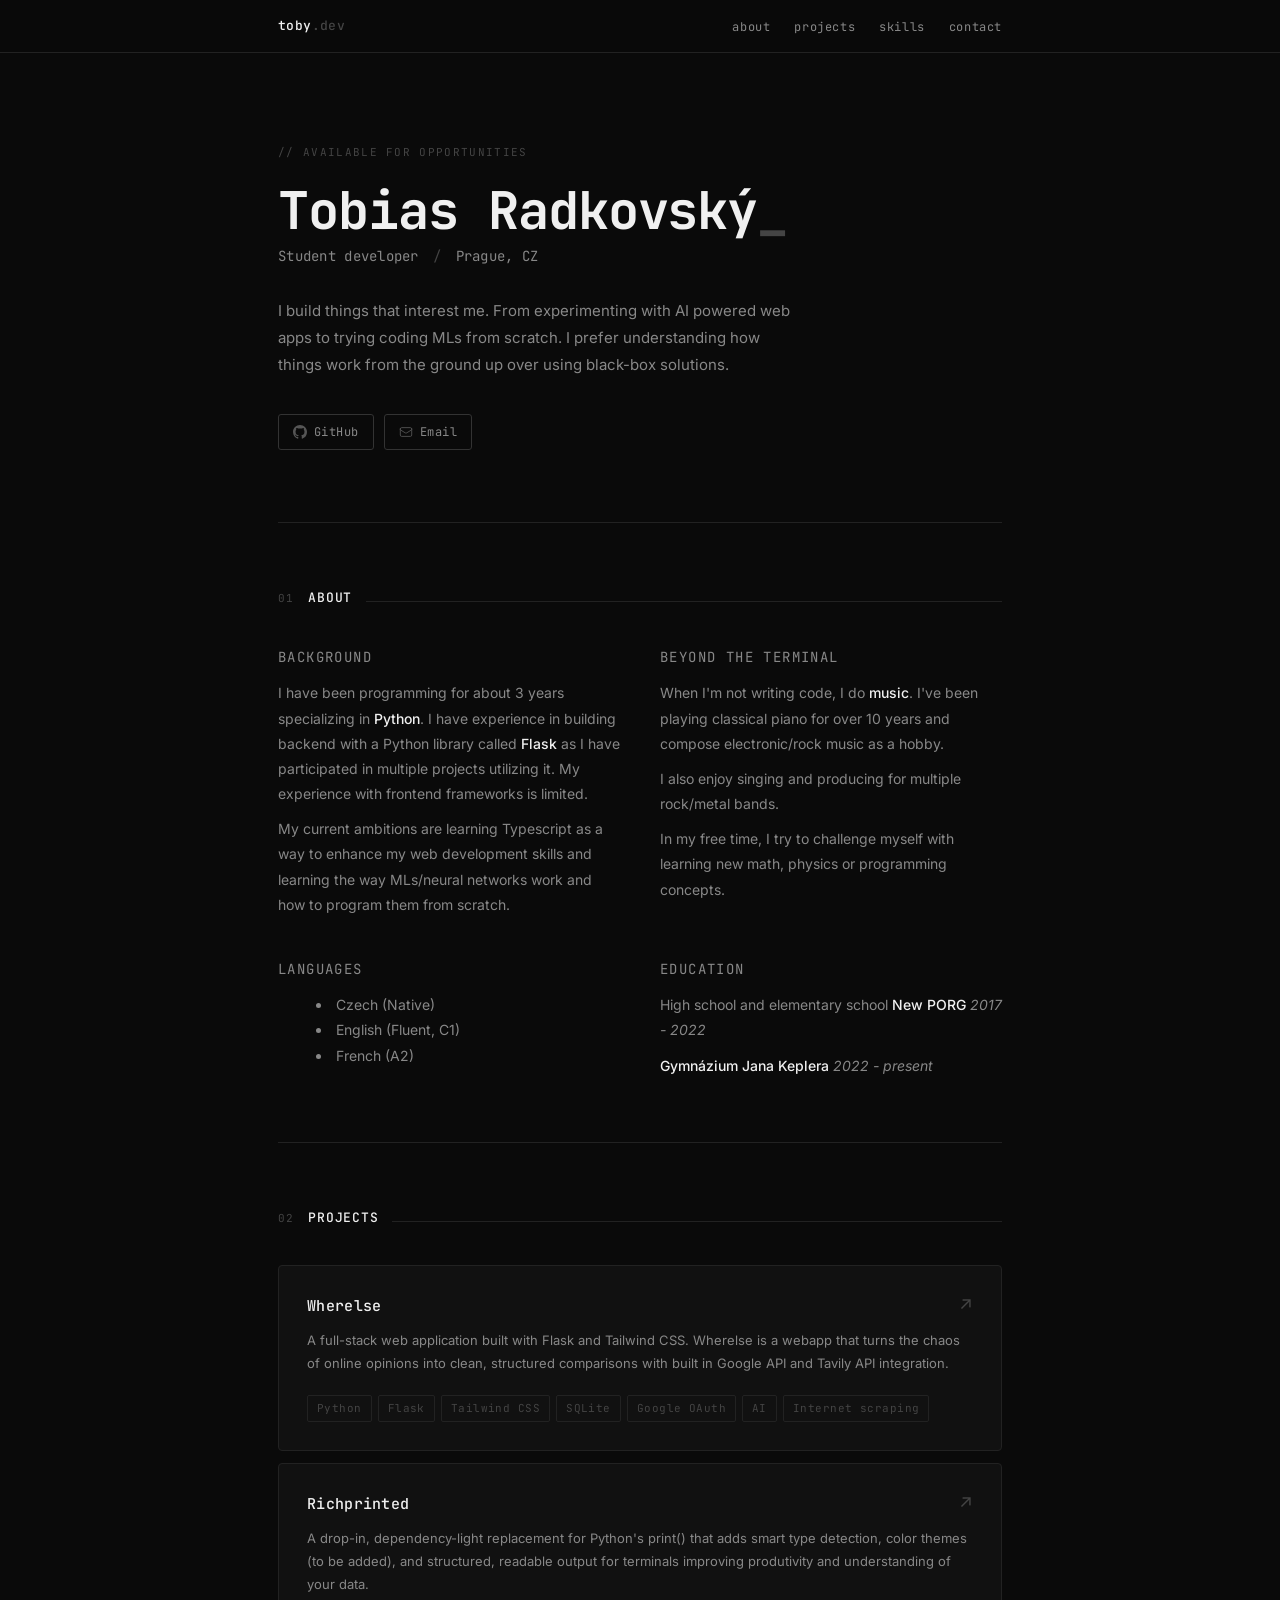
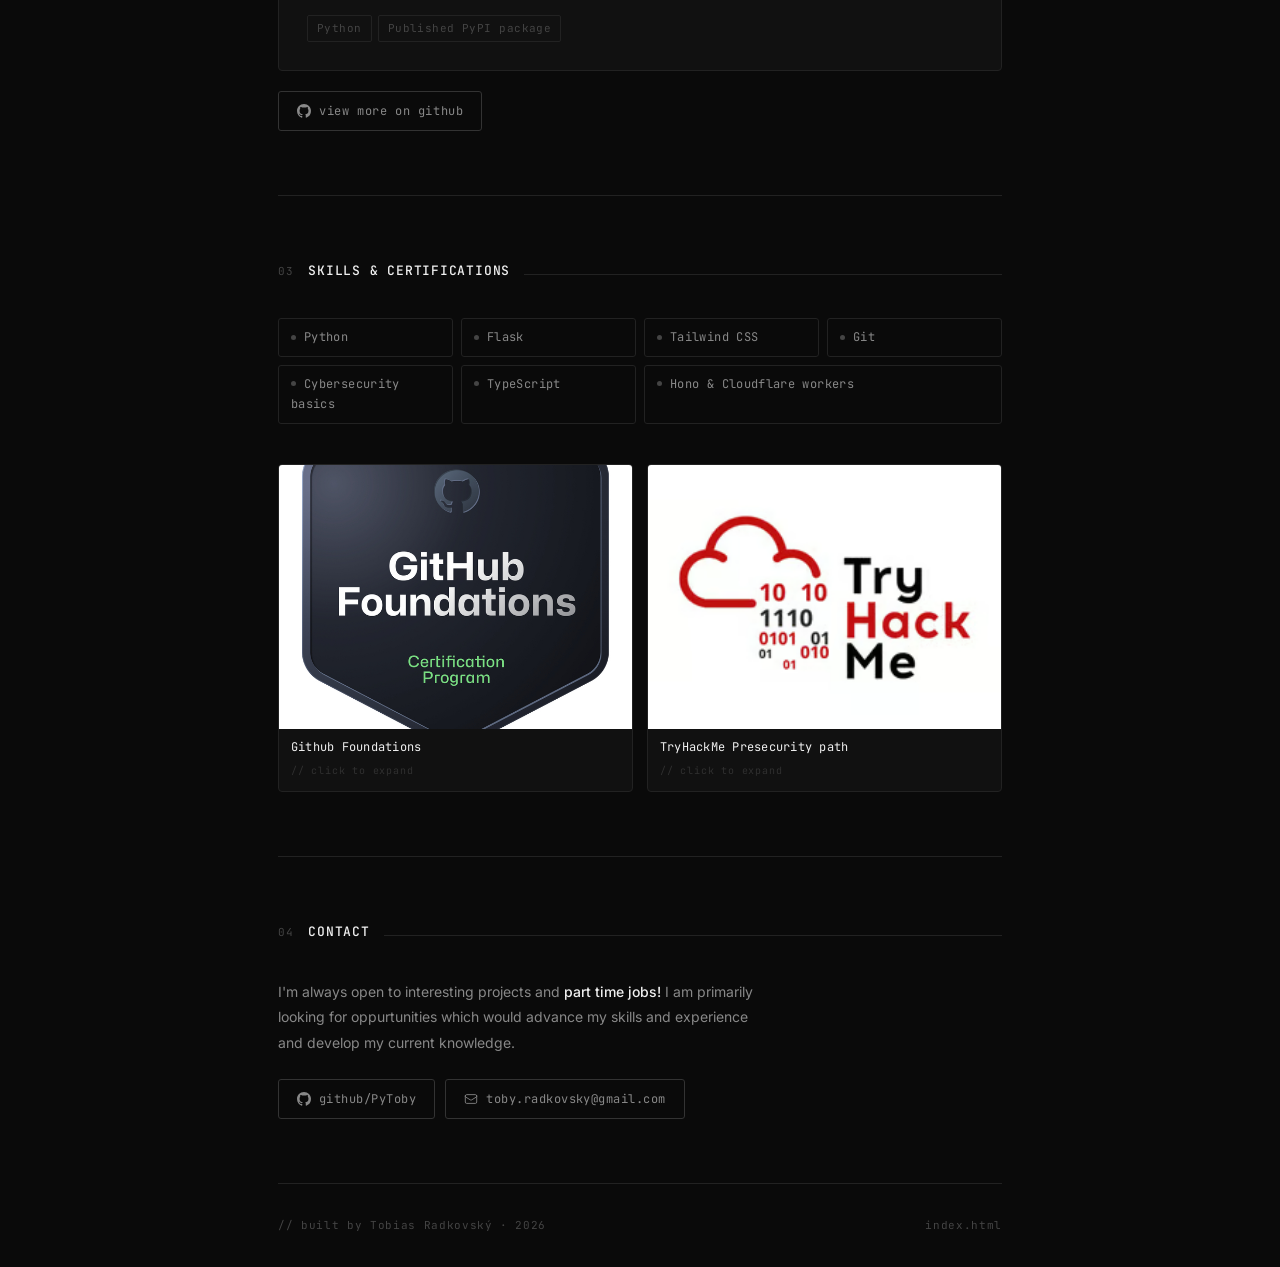
==== commit 38fdbc48: "minor fix" ====
--- a/website/index.html
+++ b/website/index.html
@@ -68,7 +68,7 @@
       </div>
       <div class="about-block">
         <p class="about-block-label">beyond the terminal</p>
-        <p>When I'm not writing code, I participate in <span class="about-highlight">music</span>. I've been playing classical piano for over 10 years and compose electronic/rock music as a hobby.</p>
+        <p>When I'm not writing code, I do <span class="about-highlight">music</span>. I've been playing classical piano for over 10 years and compose electronic/rock music as a hobby.</p>
         <p>I also enjoy singing and producing for multiple rock/metal bands.</p>
         <p>In my free time, I try to challenge myself with learning new math, physics or programming concepts.</p>
       </div>
@@ -94,7 +94,7 @@
       <div class="section-line"></div>
     </div>
  
-    <a href="project.html" class="project-card reveal">
+    <a href="wherelse.html" class="project-card reveal">
       <div class="project-header">
         <span class="project-name">Wherelse</span>
         <span class="project-arrow">↗</span>
@@ -114,6 +114,20 @@
 
       </div>
     </a>
+    
+    <a href="richprinted.html" class="project-card reveal">
+      <div class="project-header">
+        <span class="project-name">Richprinted</span>
+        <span class="project-arrow">↗</span>
+      </div>
+      <p class="project-desc">
+        A drop-in, dependency-light replacement for Python's print() that adds smart type detection, color themes (to be added), and structured, readable output for terminals improving produtivity and understanding of your data.
+      </p>
+      <div class="project-tags">
+        <span class="tag">Python</span>
+        <span class="tag">Published PyPI package</span>
+      </div>
+    </a>
  
     <a href="https://github.com/PyToby" class="github-btn" target="_blank">
       <svg width="14" height="14" fill="currentColor" viewBox="0 0 24 24"><path d="M12 0C5.37 0 0 5.37 0 12c0 5.31 3.435 9.795 8.205 11.385.6.105.825-.255.825-.57 0-.285-.015-1.23-.015-2.235-3.015.555-3.795-.735-4.035-1.41-.135-.345-.72-1.41-1.23-1.695-.42-.225-1.02-.78-.015-.795.945-.015 1.62.87 1.845 1.23 1.08 1.815 2.805 1.305 3.495.99.105-.78.42-1.305.765-1.605-2.67-.3-5.46-1.335-5.46-5.925 0-1.305.465-2.385 1.23-3.225-.12-.3-.54-1.53.12-3.18 0 0 1.005-.315 3.3 1.23.96-.27 1.98-.405 3-.405s2.04.135 3 .405c2.295-1.56 3.3-1.23 3.3-1.23.66 1.65.24 2.88.12 3.18.765.84 1.23 1.905 1.23 3.225 0 4.605-2.805 5.625-5.475 5.925.435.375.81 1.095.81 2.22 0 1.605-.015 2.895-.015 3.3 0 .315.225.69.825.57A12.02 12.02 0 0024 12c0-6.63-5.37-12-12-12z"/></svg>
@@ -134,8 +148,9 @@
     <div class="skill-item"><span class="skill-dot"></span>Flask</div>
     <div class="skill-item"><span class="skill-dot"></span>Tailwind CSS</div>
     <div class="skill-item"><span class="skill-dot"></span>Git</div>
-    <div class="skill-item" style="grid-column: span 2;"><span class="skill-dot"></span>JavaScript</div>
-    <div class="skill-item" style="grid-column: span 2;"><span class="skill-dot"></span>Cybersecurity basics</div>
+    <div class="skill-item"><span class="skill-dot"></span>Cybersecurity basics</div>
+    <div class="skill-item"><span class="skill-dot"></span>TypeScript</div>
+    <div class="skill-item" style="grid-column: span 2;"><span class="skill-dot"></span>Hono & Cloudflare workers</div>
   </div>
 
   <div class="cert-grid reveal" id="certGrid">
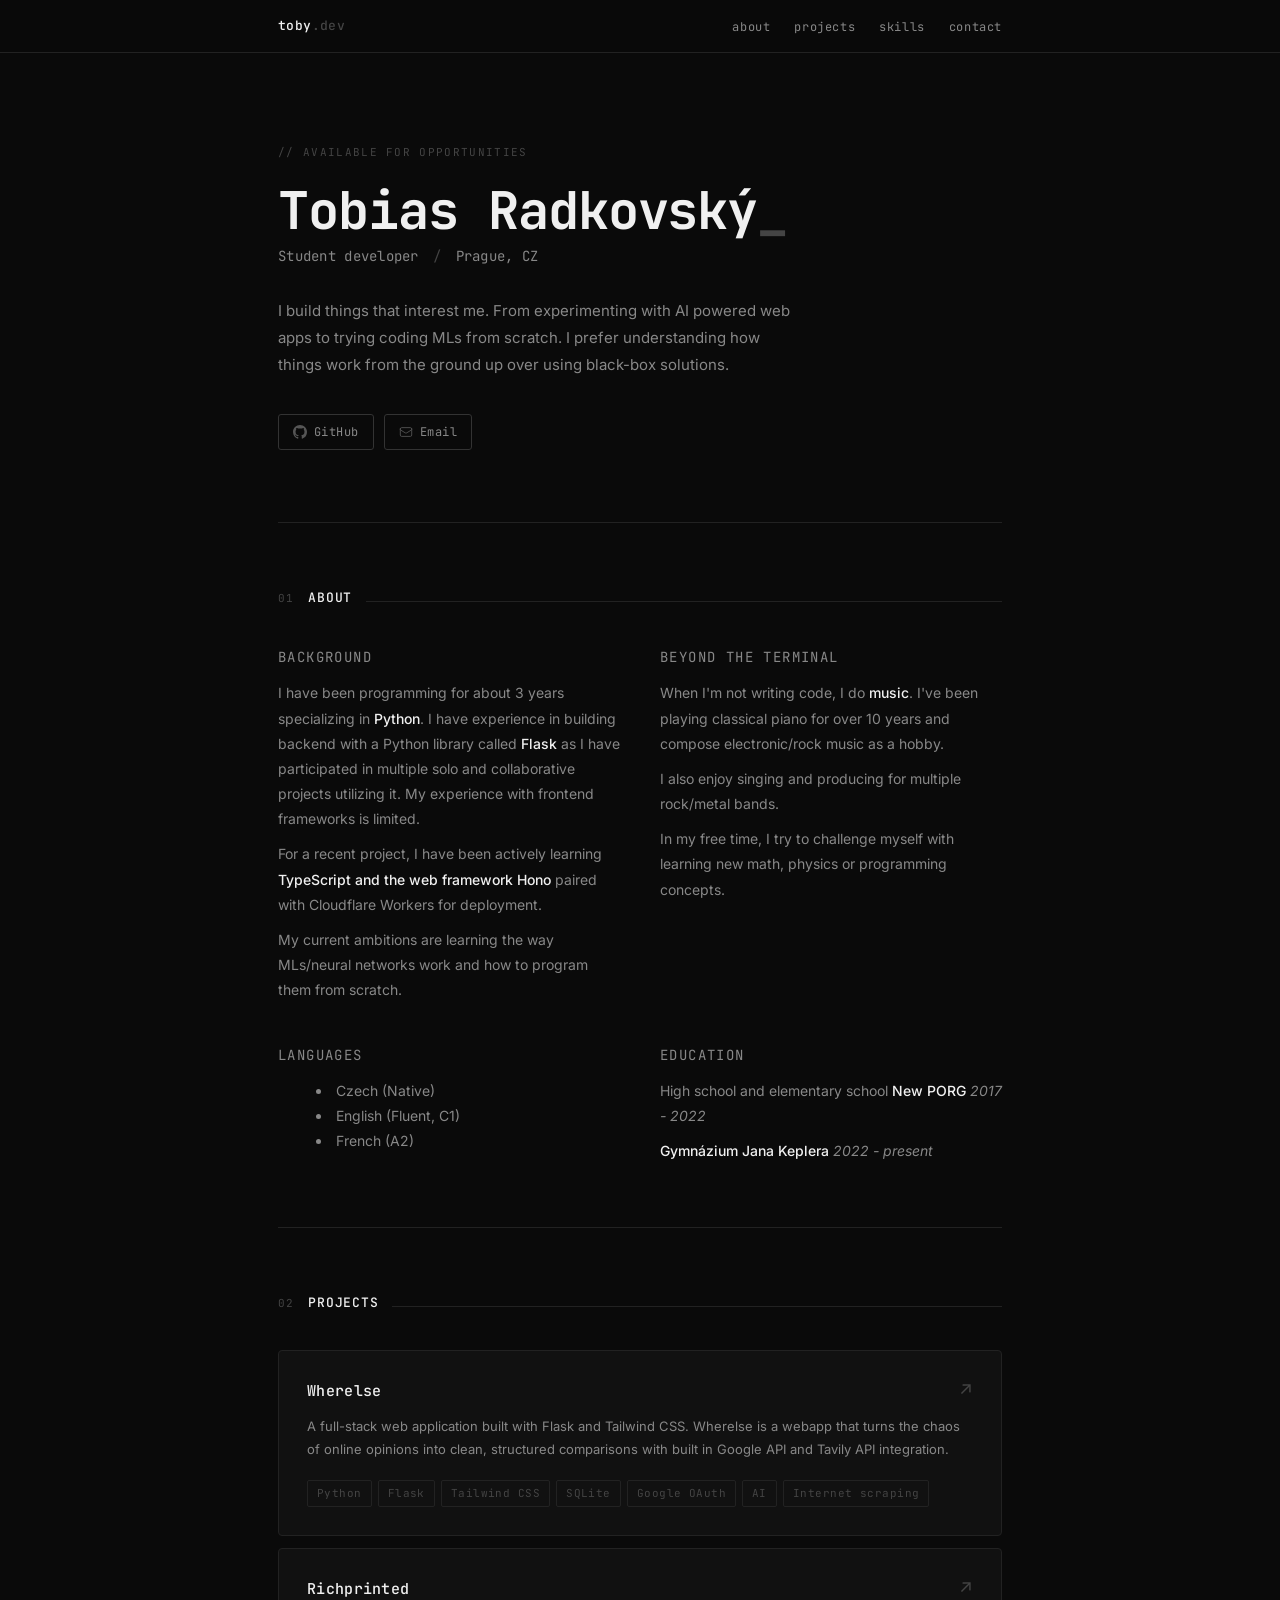
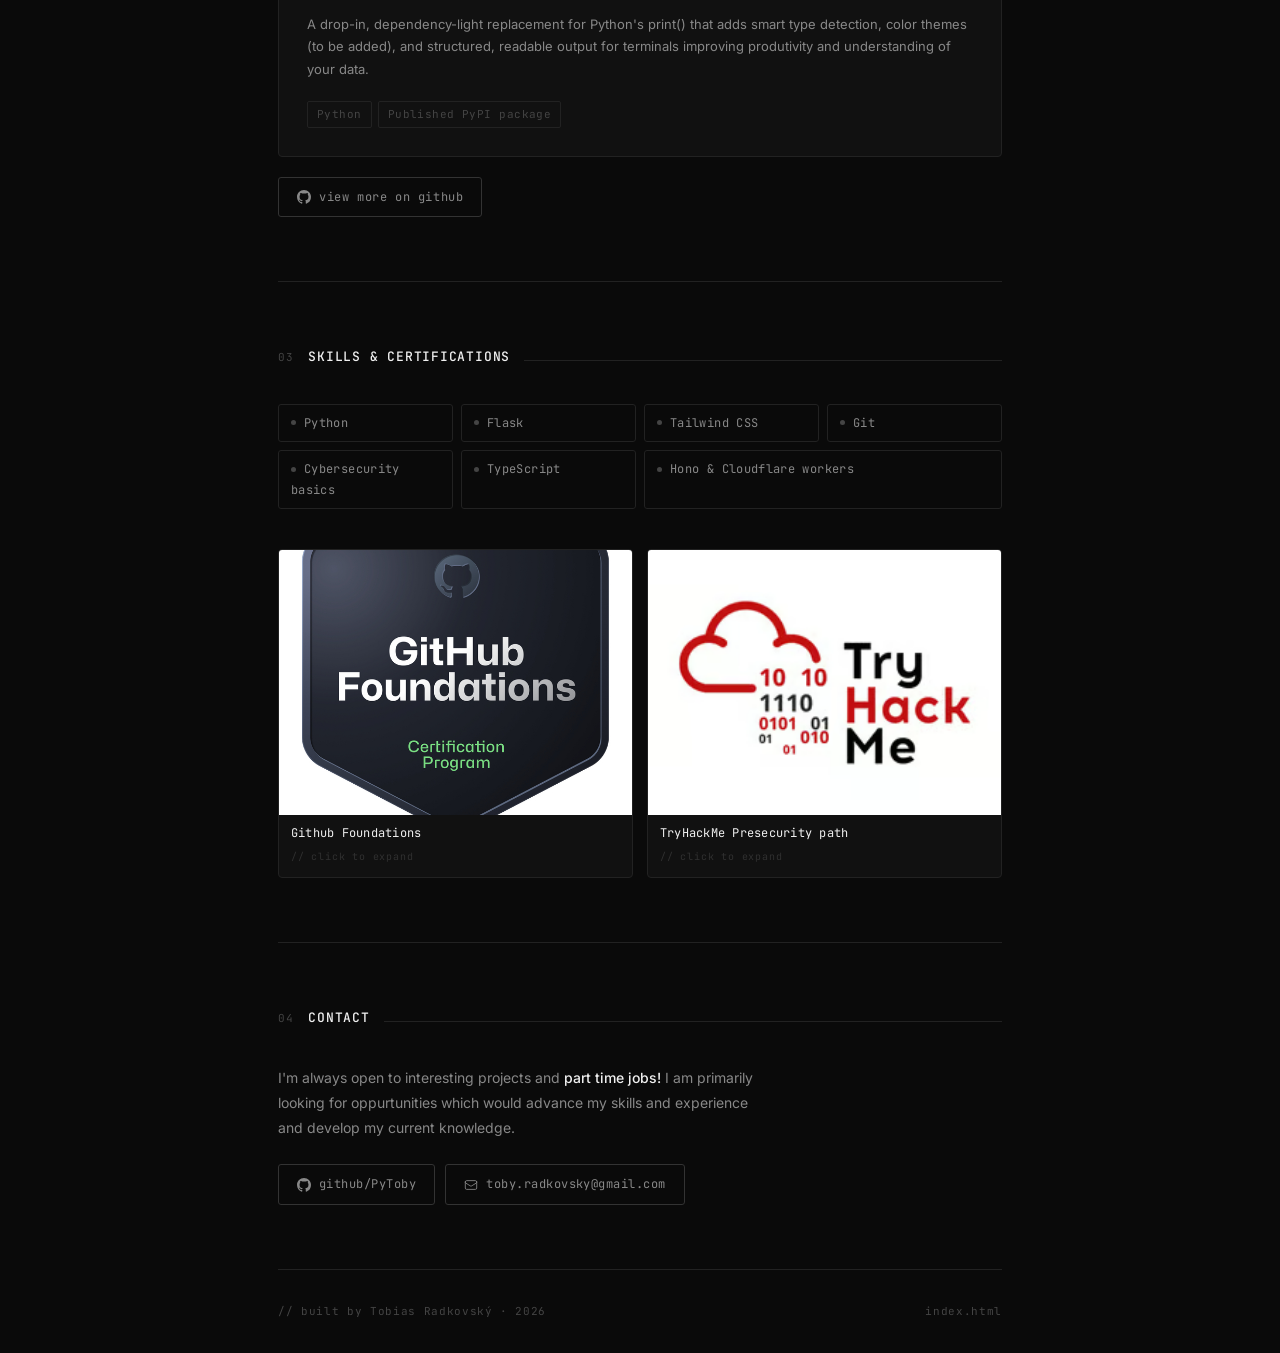
==== commit dcaf57d4: "Update index.html, added ts and hono to portfolio" ====
--- a/website/index.html
+++ b/website/index.html
@@ -63,8 +63,9 @@
     <div class="about-grid reveal">
       <div class="about-block">
         <p class="about-block-label">background</p>
-        <p>I have been programming for about 3 years specializing in <span class="about-highlight">Python</span>. I have experience in building backend with a Python library called <span class="about-highlight">Flask</span> as I have participated in multiple projects utilizing it. My experience with frontend frameworks is limited.</p>
-        <p>My current ambitions are learning Typescript as a way to enhance my web development skills and learning the way MLs/neural networks work and how to program them from scratch.</p>
+        <p>I have been programming for about 3 years specializing in <span class="about-highlight">Python</span>. I have experience in building backend with a Python library called <span class="about-highlight">Flask</span> as I have participated in multiple solo and collaborative projects utilizing it. My experience with frontend frameworks is limited.</p>
+<p>For a recent project, I have been actively learning <span class="about-highlight">TypeScript and the web framework Hono</span> paired with Cloudflare Workers for deployment.</p>
+        <p>My current ambitions are learning the way MLs/neural networks work and how to program them from scratch.</p>
       </div>
       <div class="about-block">
         <p class="about-block-label">beyond the terminal</p>
--- a/website/static/static.css
+++ b/website/static/static.css
@@ -35,7 +35,7 @@
     width: 100%; height: 100%;
     pointer-events: none;
     z-index: 0;
-    opacity: 0.15;
+    opacity: 0.30;
 }
 
 /* ── Layout ── */
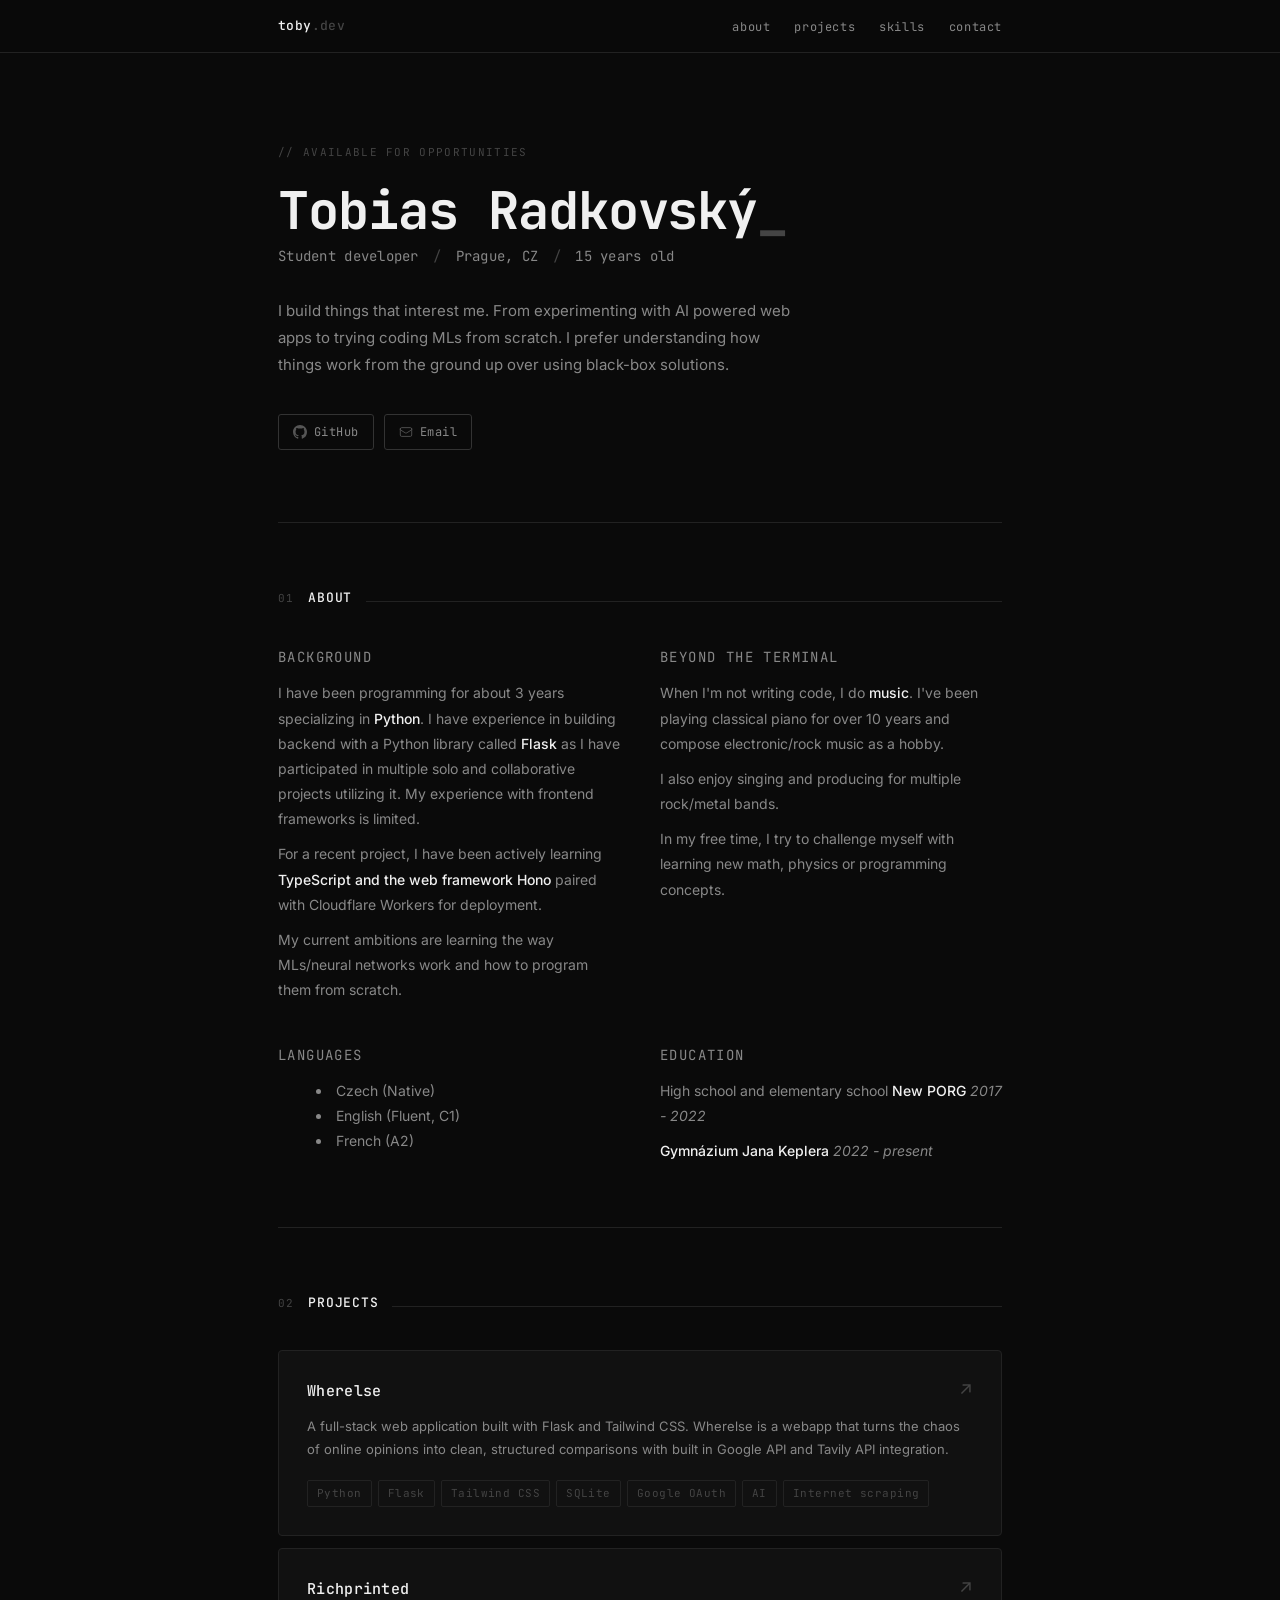
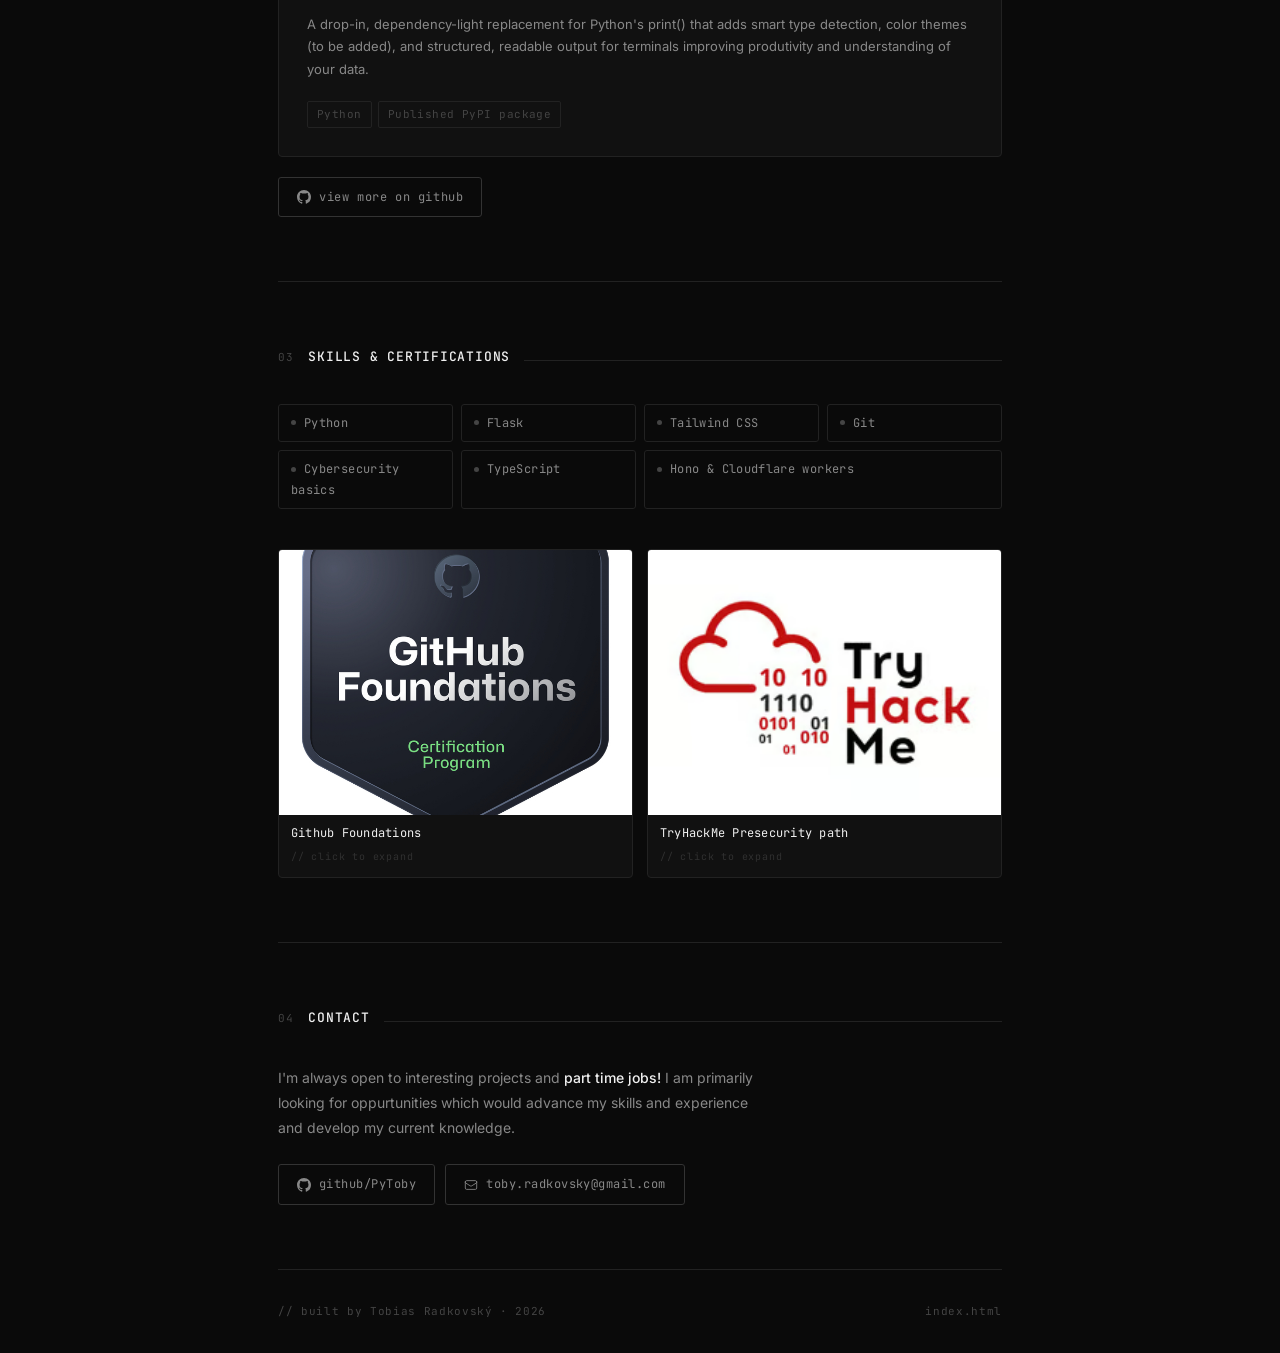
==== commit ab810153: "Add age to hero role in index.html Updated hero role to include age." ====
--- a/website/index.html
+++ b/website/index.html
@@ -32,7 +32,7 @@
   <section id="hero" style="border-top: none;">
     <p class="hero-tag fade-in">// available for opportunities</p>
     <h1 class="hero-name fade-in cursor">Tobias Radkovský</h1>
-    <p class="hero-role fade-in">Student developer <span>/</span> Prague, CZ</p>
+    <p class="hero-role fade-in">Student developer <span>/</span> Prague, CZ <span>/</span> 15 years old</p>
     <p class="hero-bio fade-in">
       I build things that interest me. From experimenting with AI powered web apps to trying coding MLs from scratch.
       I prefer understanding how things work from the ground up over using black-box solutions.
@@ -364,4 +364,4 @@
 </script>
  
 </body>
-</html>+</html>
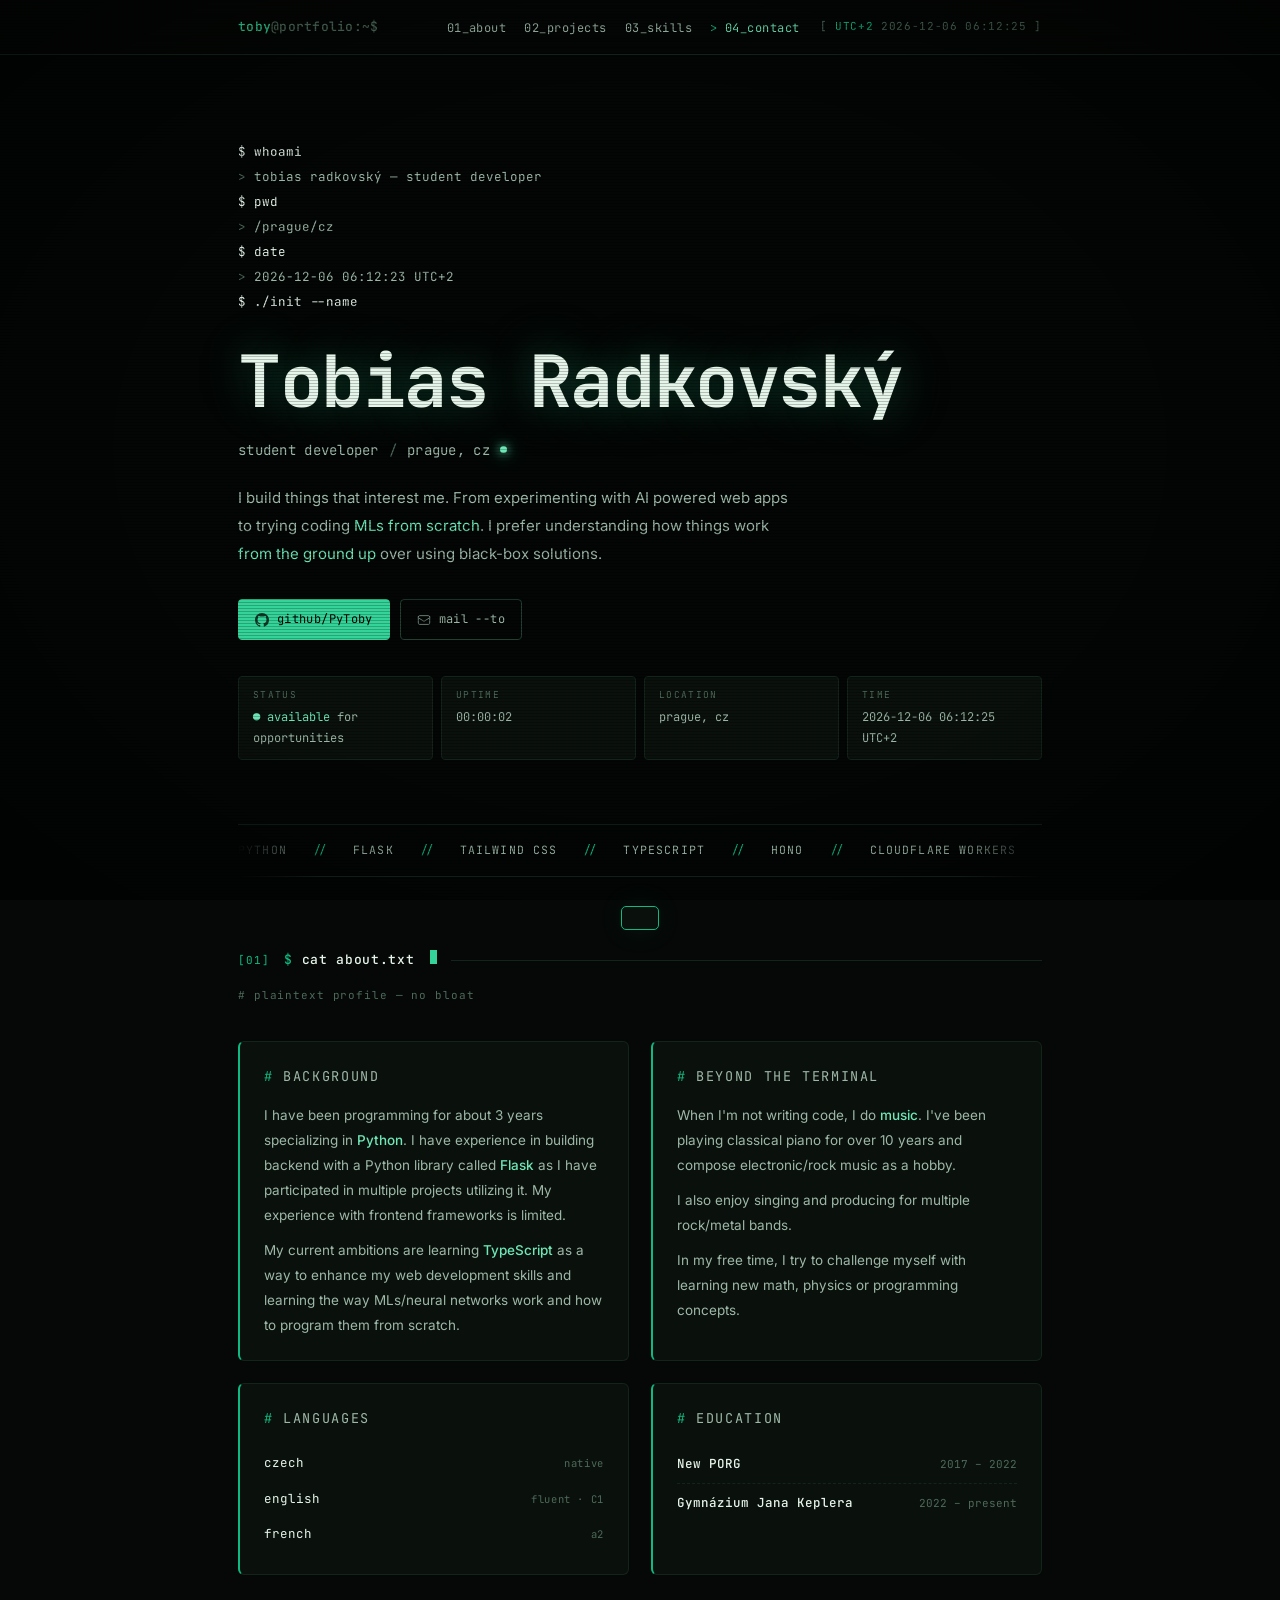
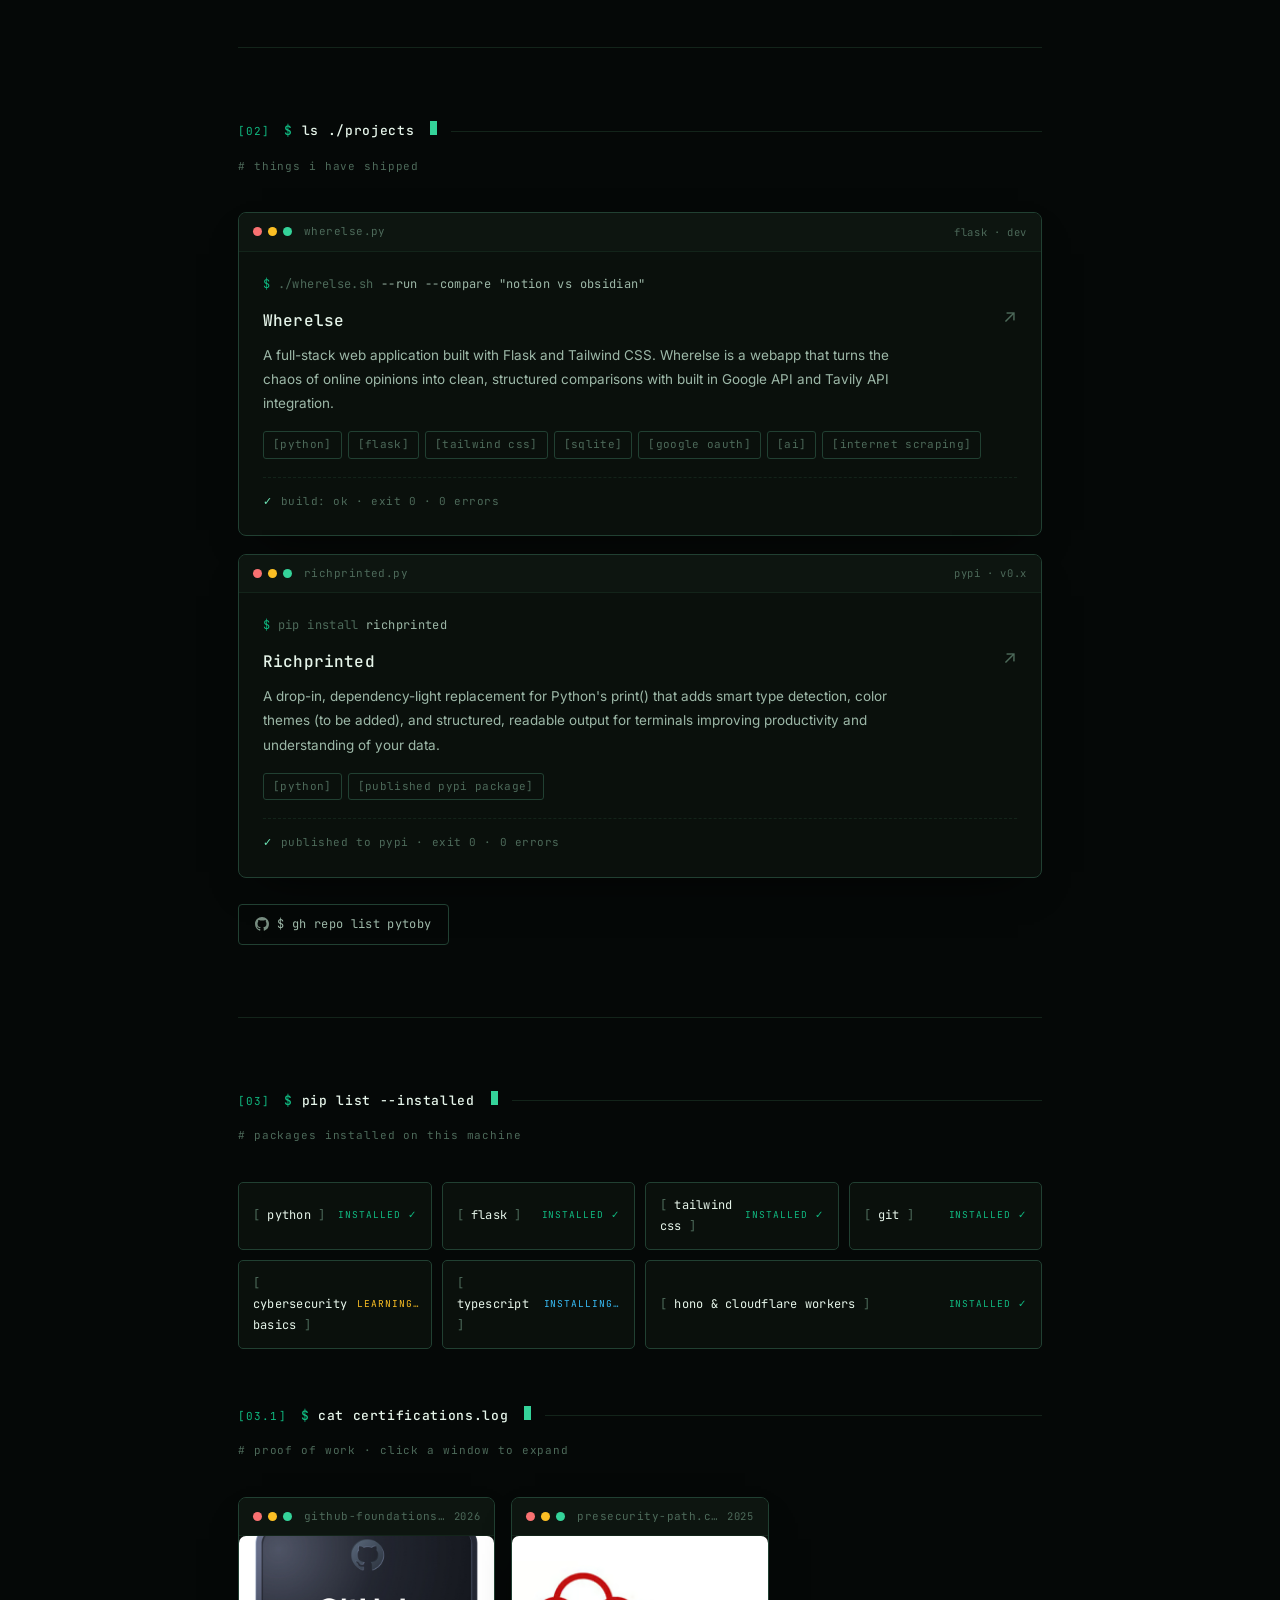
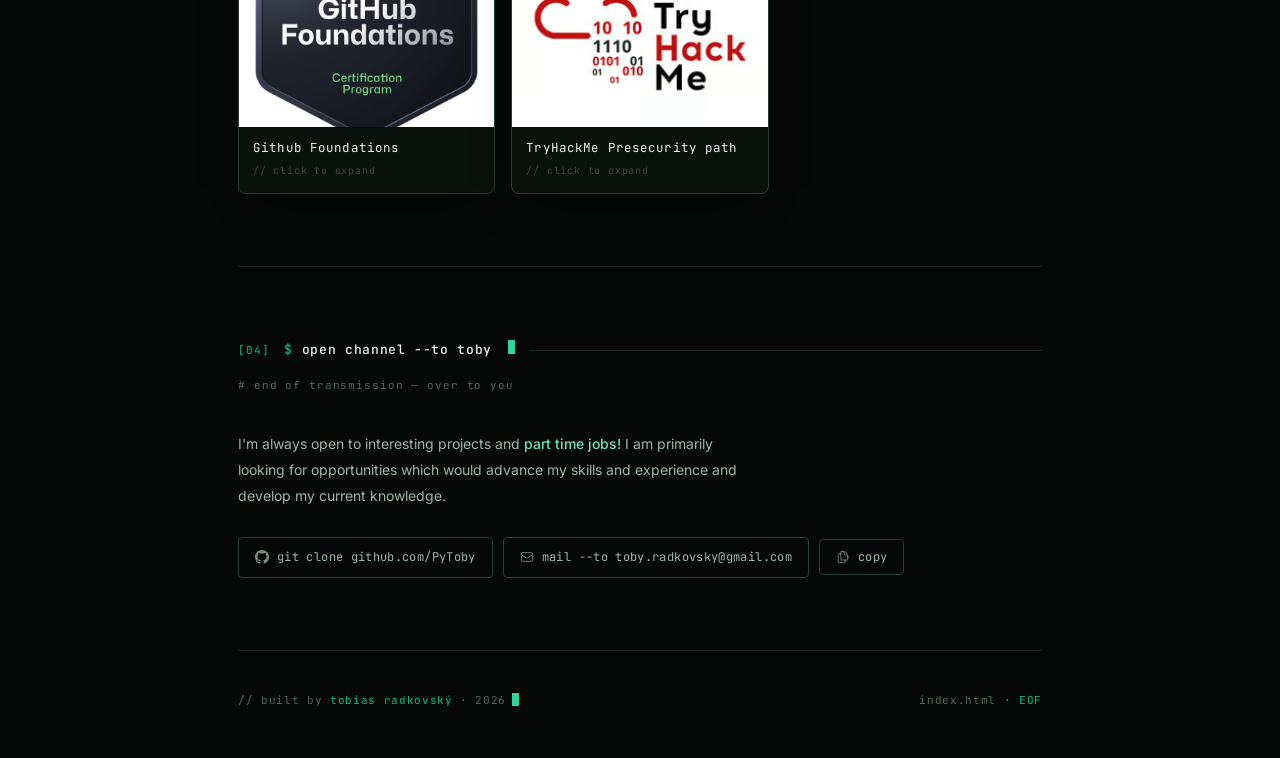
==== commit fad37357: "complete website redesign" ====
--- a/website/index.html
+++ b/website/index.html
@@ -3,365 +3,477 @@
 <head>
   <meta charset="UTF-8" />
   <meta name="viewport" content="width=device-width, initial-scale=1.0" />
-  <title>Tobias Radkovský — Portfolio</title>
+  <meta name="theme-color" content="#050807" />
+  <title>toby@portfolio:~$ — Tobias Radkovský</title>
   <link rel="preconnect" href="https://fonts.googleapis.com" />
   <link rel="preconnect" href="https://fonts.gstatic.com" crossorigin />
   <link href="https://fonts.googleapis.com/css2?family=JetBrains+Mono:wght@300;400;500;700&family=Inter:wght@300;400;500&display=swap" rel="stylesheet" />
-  <link rel="stylesheet" href="static/static.css">
-  
+  <link rel="stylesheet" href="static/style.css" />
+  <noscript>
+    <style>
+      [data-reveal] { opacity: 1 !important; transform: none !important; }
+      .hero-fade { opacity: 1 !important; animation: none !important; }
+      .log-line { color: var(--text-2) !important; }
+    </style>
+  </noscript>
 </head>
 <body>
- 
-<canvas id="binary-canvas"></canvas>
- 
+
+<canvas id="matrix" aria-hidden="true"></canvas>
+<div class="crt" aria-hidden="true"></div>
+<div class="crt-sweep" aria-hidden="true"></div>
+
+<!-- ── Boot sequence ── -->
+<div id="boot" aria-hidden="true">
+  <div class="boot-box">
+    <div id="boot-log"></div>
+    <div class="boot-bar"><div class="boot-fill"></div></div>
+  </div>
+</div>
+
+<!-- ── Nav ── -->
 <nav>
   <div class="nav-inner">
-    <a href="index.html" class="nav-logo">toby<span>.dev</span></a>
-    <ul class="nav-links">
-      <li><a href="#about">about</a></li>
-      <li><a href="#projects">projects</a></li>
-      <li><a href="#skills">skills</a></li>
-      <li><a href="#contact">contact</a></li>
-    </ul>
+    <a href="index.html" class="nav-logo"><span class="prompt">toby</span><span class="dim">@portfolio</span><span class="dim">:~$</span></a>
+    <div class="nav-right">
+      <ul class="nav-links">
+        <li><a href="#about">01_about</a></li>
+        <li><a href="#projects">02_projects</a></li>
+        <li><a href="#skills">03_skills</a></li>
+        <li><a href="#contact">04_contact</a></li>
+      </ul>
+      <span class="nav-clock">[ <b>UTC+2</b> <span data-clock>--:--:--</span> ]</span>
+    </div>
   </div>
 </nav>
- 
+
 <div class="wrapper">
- 
-  <!-- Hero -->
-  <section id="hero" style="border-top: none;">
-    <p class="hero-tag fade-in">// available for opportunities</p>
-    <h1 class="hero-name fade-in cursor">Tobias Radkovský</h1>
-    <p class="hero-role fade-in">Student developer <span>/</span> Prague, CZ <span>/</span> 15 years old</p>
-    <p class="hero-bio fade-in">
-      I build things that interest me. From experimenting with AI powered web apps to trying coding MLs from scratch.
-      I prefer understanding how things work from the ground up over using black-box solutions.
+
+  <!-- ================= HERO ================= -->
+  <section id="hero">
+    <div class="hero-log" aria-label="terminal session log">
+      <p class="log-line cmd" data-type="$ whoami">$ whoami</p>
+      <p class="log-line out" data-type="tobias radkovský — student developer">tobias radkovský — student developer</p>
+      <p class="log-line cmd" data-type="$ pwd">$ pwd</p>
+      <p class="log-line out" data-type="/prague/cz">/prague/cz</p>
+      <p class="log-line cmd" data-type="$ date">$ date</p>
+      <p class="log-line out date-line" data-date>&nbsp;</p>
+      <p class="log-line cmd" data-type="$ ./init --name">$ ./init --name</p>
+    </div>
+
+    <h1 class="hero-name glitch hero-fade" data-text="Tobias Radkovský">Tobias Radkovský</h1>
+    <p class="hero-role hero-fade">student developer <span class="sep">/</span> prague, cz <span class="status-dot" title="available for opportunities"></span></p>
+    <p class="hero-bio hero-fade">
+      I build things that interest me. From experimenting with AI powered web apps to trying coding <span class="hl">MLs from scratch</span>.
+      I prefer understanding how things work <span class="hl">from the ground up</span> over using black-box solutions.
     </p>
-    <div class="hero-links fade-in">
-      <a href="https://github.com/PyToby" class="hero-link" target="_blank">
+
+    <div class="hero-links hero-fade">
+      <a href="https://github.com/PyToby" class="btn btn-solid" target="_blank" rel="noopener">
         <svg width="14" height="14" fill="currentColor" viewBox="0 0 24 24"><path d="M12 0C5.37 0 0 5.37 0 12c0 5.31 3.435 9.795 8.205 11.385.6.105.825-.255.825-.57 0-.285-.015-1.23-.015-2.235-3.015.555-3.795-.735-4.035-1.41-.135-.345-.72-1.41-1.23-1.695-.42-.225-1.02-.78-.015-.795.945-.015 1.62.87 1.845 1.23 1.08 1.815 2.805 1.305 3.495.99.105-.78.42-1.305.765-1.605-2.67-.3-5.46-1.335-5.46-5.925 0-1.305.465-2.385 1.23-3.225-.12-.3-.54-1.53.12-3.18 0 0 1.005-.315 3.3 1.23.96-.27 1.98-.405 3-.405s2.04.135 3 .405c2.295-1.56 3.3-1.23 3.3-1.23.66 1.65.24 2.88.12 3.18.765.84 1.23 1.905 1.23 3.225 0 4.605-2.805 5.625-5.475 5.925.435.375.81 1.095.81 2.22 0 1.605-.015 2.895-.015 3.3 0 .315.225.69.825.57A12.02 12.02 0 0024 12c0-6.63-5.37-12-12-12z"/></svg>
-        GitHub
-      </a>
-      <a href="mailto:toby.radkovsky@gmail.com" class="hero-link">
+        github/PyToby
+      </a>
+      <a href="mailto:toby.radkovsky@gmail.com" class="btn btn-ghost">
         <svg width="14" height="14" fill="none" stroke="currentColor" stroke-width="1.5" viewBox="0 0 24 24"><path stroke-linecap="round" stroke-linejoin="round" d="M21.75 6.75v10.5a2.25 2.25 0 01-2.25 2.25h-15a2.25 2.25 0 01-2.25-2.25V6.75m19.5 0A2.25 2.25 0 0019.5 4.5h-15a2.25 2.25 0 00-2.25 2.25m19.5 0v.243a2.25 2.25 0 01-1.07 1.916l-7.5 4.615a2.25 2.25 0 01-2.36 0L3.32 8.91a2.25 2.25 0 01-1.07-1.916V6.75"/></svg>
-        Email
-      </a>
-      <!--<a href="cv.pdf" class="hero-link" target="_blank">
-        <svg width="14" height="14" fill="none" stroke="currentColor" stroke-width="1.5" viewBox="0 0 24 24"><path stroke-linecap="round" stroke-linejoin="round" d="M19.5 14.25v-2.625a3.375 3.375 0 00-3.375-3.375h-1.5A1.125 1.125 0 0113.5 7.125v-1.5a3.375 3.375 0 00-3.375-3.375H8.25m0 12.75h7.5m-7.5 3H12M10.5 2.25H5.625c-.621 0-1.125.504-1.125 1.125v17.25c0 .621.504 1.125 1.125 1.125h12.75c.621 0 1.125-.504 1.125-1.125V11.25a9 9 0 00-9-9z"/></svg>
-        CV
-      </a>-->
+        mail --to
+      </a>
+    </div>
+
+    <div class="sys-grid hero-fade">
+      <div class="sys-item"><span class="sys-label">status</span><span class="sys-val"><span class="ok">● available</span> for opportunities</span></div>
+      <div class="sys-item"><span class="sys-label">uptime</span><span class="sys-val" data-uptime>00:00:00</span></div>
+      <div class="sys-item"><span class="sys-label">location</span><span class="sys-val">prague, cz</span></div>
+      <div class="sys-item"><span class="sys-label">time</span><span class="sys-val" data-clock data-clock-full>--:--:-- UTC+2</span></div>
     </div>
   </section>
- 
-  <!-- About -->
+
+  <!-- ================= TICKER ================= -->
+  <div class="ticker" aria-hidden="true">
+    <div class="ticker-track">
+      <div class="ticker-set">
+        <span>python</span><i>//</i><span>flask</span><i>//</i><span>tailwind css</span><i>//</i><span>typescript</span><i>//</i><span>hono</span><i>//</i><span>cloudflare workers</span><i>//</i><span>git</span><i>//</i><span>sqlite</span><i>//</i><span>cybersecurity</span><i>//</i><span>gemini api</span><i>//</i><span>supabase</span><i>//</i><span>linux</span><i>//</i>
+      </div>
+      <div class="ticker-set">
+        <span>python</span><i>//</i><span>flask</span><i>//</i><span>tailwind css</span><i>//</i><span>typescript</span><i>//</i><span>hono</span><i>//</i><span>cloudflare workers</span><i>//</i><span>git</span><i>//</i><span>sqlite</span><i>//</i><span>cybersecurity</span><i>//</i><span>gemini api</span><i>//</i><span>supabase</span><i>//</i><span>linux</span><i>//</i>
+      </div>
+    </div>
+  </div>
+
+  <!-- ================= ABOUT ================= -->
   <section id="about">
-    <div class="section-header reveal">
-      <span class="section-num">01</span>
-      <span class="section-title">about</span>
-      <div class="section-line"></div>
-    </div>
-    <div class="about-grid reveal">
+    <div class="sec-header" data-reveal>
+      <span class="sec-num">[01]</span>
+      <span class="sec-cmd" data-cmd="cat about.txt"></span>
+      <span class="sec-cursor" aria-hidden="true"></span>
+      <div class="sec-line"></div>
+    </div>
+    <p class="sec-sub"># plaintext profile — no bloat</p>
+
+    <div class="about-grid" data-reveal>
       <div class="about-block">
-        <p class="about-block-label">background</p>
-        <p>I have been programming for about 3 years specializing in <span class="about-highlight">Python</span>. I have experience in building backend with a Python library called <span class="about-highlight">Flask</span> as I have participated in multiple solo and collaborative projects utilizing it. My experience with frontend frameworks is limited.</p>
-<p>For a recent project, I have been actively learning <span class="about-highlight">TypeScript and the web framework Hono</span> paired with Cloudflare Workers for deployment.</p>
-        <p>My current ambitions are learning the way MLs/neural networks work and how to program them from scratch.</p>
+        <p class="about-label">background</p>
+        <p>I have been programming for about 3 years specializing in <span class="about-hl">Python</span>. I have experience in building backend with a Python library called <span class="about-hl">Flask</span> as I have participated in multiple projects utilizing it. My experience with frontend frameworks is limited.</p>
+        <p>My current ambitions are learning <span class="about-hl">TypeScript</span> as a way to enhance my web development skills and learning the way MLs/neural networks work and how to program them from scratch.</p>
       </div>
       <div class="about-block">
-        <p class="about-block-label">beyond the terminal</p>
-        <p>When I'm not writing code, I do <span class="about-highlight">music</span>. I've been playing classical piano for over 10 years and compose electronic/rock music as a hobby.</p>
+        <p class="about-label">beyond the terminal</p>
+        <p>When I'm not writing code, I do <span class="about-hl">music</span>. I've been playing classical piano for over 10 years and compose electronic/rock music as a hobby.</p>
         <p>I also enjoy singing and producing for multiple rock/metal bands.</p>
         <p>In my free time, I try to challenge myself with learning new math, physics or programming concepts.</p>
       </div>
       <div class="about-block">
-        <p class="about-block-label">languages</p>
-        <li>Czech (Native)</li>
-        <li>English (Fluent, C1)</li>
-        <li>French (A2)</li>
+        <p class="about-label">languages</p>
+        <div class="lang-row"><span class="lang-name">czech</span><span class="lang-lvl">native</span></div>
+        <div class="lang-row"><span class="lang-name">english</span><span class="lang-lvl">fluent · C1</span></div>
+        <div class="lang-row"><span class="lang-name">french</span><span class="lang-lvl">a2</span></div>
       </div>
       <div class="about-block">
-        <p class="about-block-label">education</p>
-        <p>High school and elementary school <span class="about-highlight">New PORG</span> <i>2017 - 2022</i></p>
-        <p><span class="about-highlight">Gymnázium Jana Keplera</span> <i>2022 - present</i></p>
+        <p class="about-label">education</p>
+        <div class="edu-row"><b>New PORG</b><span>2017 – 2022</span></div>
+        <div class="edu-row"><b>Gymnázium Jana Keplera</b><span>2022 – present</span></div>
       </div>
     </div>
   </section>
- 
-  <!-- Projects -->
+
+  <!-- ================= PROJECTS ================= -->
   <section id="projects">
-    <div class="section-header reveal">
-      <span class="section-num">02</span>
-      <span class="section-title">projects</span>
-      <div class="section-line"></div>
-    </div>
- 
-    <a href="wherelse.html" class="project-card reveal">
-      <div class="project-header">
-        <span class="project-name">Wherelse</span>
-        <span class="project-arrow">↗</span>
-      </div>
-      <p class="project-desc">
-        A full-stack web application built with Flask and Tailwind CSS. Wherelse is a webapp that turns the chaos of online opinions into clean, structured comparisons 
-        with built in Google API and Tavily API integration.
-      </p>
-      <div class="project-tags">
-        <span class="tag">Python</span>
-        <span class="tag">Flask</span>
-        <span class="tag">Tailwind CSS</span>
-        <span class="tag">SQLite</span>
-        <span class="tag">Google OAuth</span>
-        <span class="tag">AI</span>
-        <span class="tag">Internet scraping</span>
-
-      </div>
-    </a>
-    
-    <a href="richprinted.html" class="project-card reveal">
-      <div class="project-header">
-        <span class="project-name">Richprinted</span>
-        <span class="project-arrow">↗</span>
-      </div>
-      <p class="project-desc">
-        A drop-in, dependency-light replacement for Python's print() that adds smart type detection, color themes (to be added), and structured, readable output for terminals improving produtivity and understanding of your data.
-      </p>
-      <div class="project-tags">
-        <span class="tag">Python</span>
-        <span class="tag">Published PyPI package</span>
-      </div>
-    </a>
- 
-    <a href="https://github.com/PyToby" class="github-btn" target="_blank">
-      <svg width="14" height="14" fill="currentColor" viewBox="0 0 24 24"><path d="M12 0C5.37 0 0 5.37 0 12c0 5.31 3.435 9.795 8.205 11.385.6.105.825-.255.825-.57 0-.285-.015-1.23-.015-2.235-3.015.555-3.795-.735-4.035-1.41-.135-.345-.72-1.41-1.23-1.695-.42-.225-1.02-.78-.015-.795.945-.015 1.62.87 1.845 1.23 1.08 1.815 2.805 1.305 3.495.99.105-.78.42-1.305.765-1.605-2.67-.3-5.46-1.335-5.46-5.925 0-1.305.465-2.385 1.23-3.225-.12-.3-.54-1.53.12-3.18 0 0 1.005-.315 3.3 1.23.96-.27 1.98-.405 3-.405s2.04.135 3 .405c2.295-1.56 3.3-1.23 3.3-1.23.66 1.65.24 2.88.12 3.18.765.84 1.23 1.905 1.23 3.225 0 4.605-2.805 5.625-5.475 5.925.435.375.81 1.095.81 2.22 0 1.605-.015 2.895-.015 3.3 0 .315.225.69.825.57A12.02 12.02 0 0024 12c0-6.63-5.37-12-12-12z"/></svg>
-      view more on github
-    </a>
+    <div class="sec-header" data-reveal>
+      <span class="sec-num">[02]</span>
+      <span class="sec-cmd" data-cmd="ls ./projects"></span>
+      <span class="sec-cursor" aria-hidden="true"></span>
+      <div class="sec-line"></div>
+    </div>
+    <p class="sec-sub"># things i have shipped</p>
+
+    <div class="projects-list">
+
+      <!-- Wherelse -->
+      <a href="wherelse.html" class="win project-card card-spot" data-reveal>
+        <div class="win-bar">
+          <span class="win-dots"><span class="win-dot r"></span><span class="win-dot y"></span><span class="win-dot g"></span></span>
+          <span class="win-title">wherelse.py</span>
+          <span class="win-prompt">flask · dev</span>
+        </div>
+        <div class="card-body">
+          <p class="card-cmd">./wherelse.sh <span class="flash">--run --compare "notion vs obsidian"</span></p>
+          <div class="project-header">
+            <h3 class="project-name">Wherelse</h3>
+            <span class="project-arrow">↗</span>
+          </div>
+          <p class="project-desc">
+            A full-stack web application built with Flask and Tailwind CSS. Wherelse is a webapp that turns the chaos of online opinions into clean, structured comparisons
+            with built in Google API and Tavily API integration.
+          </p>
+          <div class="project-tags">
+            <span class="tag">[python]</span>
+            <span class="tag">[flask]</span>
+            <span class="tag">[tailwind css]</span>
+            <span class="tag">[sqlite]</span>
+            <span class="tag">[google oauth]</span>
+            <span class="tag">[ai]</span>
+            <span class="tag">[internet scraping]</span>
+          </div>
+          <p class="card-exit"><span class="ok">✓</span> build: ok · exit 0 · 0 errors</p>
+        </div>
+      </a>
+
+      <!-- Richprinted -->
+      <a href="richprinted.html" class="win project-card card-spot" data-reveal>
+        <div class="win-bar">
+          <span class="win-dots"><span class="win-dot r"></span><span class="win-dot y"></span><span class="win-dot g"></span></span>
+          <span class="win-title">richprinted.py</span>
+          <span class="win-prompt">pypi · v0.x</span>
+        </div>
+        <div class="card-body">
+          <p class="card-cmd">pip install <span class="flash">richprinted</span></p>
+          <div class="project-header">
+            <h3 class="project-name">Richprinted</h3>
+            <span class="project-arrow">↗</span>
+          </div>
+          <p class="project-desc">
+            A drop-in, dependency-light replacement for Python's print() that adds smart type detection, color themes (to be added), and structured, readable output for terminals improving productivity and understanding of your data.
+          </p>
+          <div class="project-tags">
+            <span class="tag">[python]</span>
+            <span class="tag">[published pypi package]</span>
+          </div>
+          <p class="card-exit"><span class="ok">✓</span> published to pypi · exit 0 · 0 errors</p>
+        </div>
+      </a>
+
+    </div>
+
+    <div class="gh-row" data-reveal>
+      <a href="https://github.com/PyToby" class="btn btn-ghost" target="_blank" rel="noopener">
+        <svg width="14" height="14" fill="currentColor" viewBox="0 0 24 24"><path d="M12 0C5.37 0 0 5.37 0 12c0 5.31 3.435 9.795 8.205 11.385.6.105.825-.255.825-.57 0-.285-.015-1.23-.015-2.235-3.015.555-3.795-.735-4.035-1.41-.135-.345-.72-1.41-1.23-1.695-.42-.225-1.02-.78-.015-.795.945-.015 1.62.87 1.845 1.23 1.08 1.815 2.805 1.305 3.495.99.105-.78.42-1.305.765-1.605-2.67-.3-5.46-1.335-5.46-5.925 0-1.305.465-2.385 1.23-3.225-.12-.3-.54-1.53.12-3.18 0 0 1.005-.315 3.3 1.23.96-.27 1.98-.405 3-.405s2.04.135 3 .405c2.295-1.56 3.3-1.23 3.3-1.23.66 1.65.24 2.88.12 3.18.765.84 1.23 1.905 1.23 3.225 0 4.605-2.805 5.625-5.475 5.925.435.375.81 1.095.81 2.22 0 1.605-.015 2.895-.015 3.3 0 .315.225.69.825.57A12.02 12.02 0 0024 12c0-6.63-5.37-12-12-12z"/></svg>
+        $ gh repo list pytoby
+      </a>
+    </div>
   </section>
- 
-  <!-- Skills -->
+
+  <!-- ================= SKILLS ================= -->
   <section id="skills">
-  <div class="section-header reveal">
-    <span class="section-num">03</span>
-    <span class="section-title">skills & certifications</span>
-    <div class="section-line"></div>
+    <div class="sec-header" data-reveal>
+      <span class="sec-num">[03]</span>
+      <span class="sec-cmd" data-cmd="pip list --installed"></span>
+      <span class="sec-cursor" aria-hidden="true"></span>
+      <div class="sec-line"></div>
+    </div>
+    <p class="sec-sub"># packages installed on this machine</p>
+
+    <div class="skills-grid" data-reveal>
+      <div class="pkg"><span class="pkg-name">python</span><span class="pkg-status installed">installed ✓</span></div>
+      <div class="pkg"><span class="pkg-name">flask</span><span class="pkg-status installed">installed ✓</span></div>
+      <div class="pkg"><span class="pkg-name">tailwind css</span><span class="pkg-status installed">installed ✓</span></div>
+      <div class="pkg"><span class="pkg-name">git</span><span class="pkg-status installed">installed ✓</span></div>
+      <div class="pkg"><span class="pkg-name">cybersecurity basics</span><span class="pkg-status learning">learning…</span></div>
+      <div class="pkg"><span class="pkg-name">typescript</span><span class="pkg-status busy">installing…</span></div>
+      <div class="pkg wide"><span class="pkg-name">hono &amp; cloudflare workers</span><span class="pkg-status installed">installed ✓</span></div>
+    </div>
+
+    <!-- Certifications -->
+    <div class="sec-header" data-reveal style="margin-top: 56px;">
+      <span class="sec-num">[03.1]</span>
+      <span class="sec-cmd" data-cmd="cat certifications.log"></span>
+      <span class="sec-cursor" aria-hidden="true"></span>
+      <div class="sec-line"></div>
+    </div>
+    <p class="sec-sub"># proof of work · click a window to expand</p>
+
+    <div class="cert-grid" id="certGrid" data-reveal>
+
+      <div class="win cert-card card-spot" data-cert="0" tabindex="0" role="button" aria-label="Open Github Foundations certificate">
+        <div class="win-bar">
+          <span class="win-dots"><span class="win-dot r"></span><span class="win-dot y"></span><span class="win-dot g"></span></span>
+          <span class="win-title">github-foundations.crt</span>
+          <span class="win-prompt">2026</span>
+        </div>
+        <img class="cert-thumb" src="media/github-foundations.jpeg" alt="Github Foundation logo" />
+        <div class="cert-info">
+          <p class="cert-name">Github Foundations</p>
+          <p class="cert-hint">// click to expand</p>
+        </div>
+      </div>
+
+      <div class="win cert-card card-spot" data-cert="1" tabindex="0" role="button" aria-label="Open TryHackMe Presecurity certificate">
+        <div class="win-bar">
+          <span class="win-dots"><span class="win-dot r"></span><span class="win-dot y"></span><span class="win-dot g"></span></span>
+          <span class="win-title">presecurity-path.crt</span>
+          <span class="win-prompt">2025</span>
+        </div>
+        <img class="cert-thumb" src="media/tryhackme.avif" alt="TryHackMe logo" />
+        <div class="cert-info">
+          <p class="cert-name">TryHackMe Presecurity path</p>
+          <p class="cert-hint">// click to expand</p>
+        </div>
+      </div>
+
+      
+
+    </div>
+  </section>
+
+  <!-- ================= CONTACT ================= -->
+  <section id="contact">
+    <div class="sec-header" data-reveal>
+      <span class="sec-num">[04]</span>
+      <span class="sec-cmd" data-cmd="open channel --to toby"></span>
+      <span class="sec-cursor" aria-hidden="true"></span>
+      <div class="sec-line"></div>
+    </div>
+    <p class="sec-sub"># end of transmission — over to you</p>
+
+    <p class="contact-intro" data-reveal>
+      I'm always open to interesting projects and <span class="hl">part time jobs!</span>
+      I am primarily looking for opportunities which would advance my skills and experience and develop my current knowledge.
+    </p>
+
+    <div class="contact-row" data-reveal>
+      <a href="https://github.com/PyToby" class="btn btn-ghost" target="_blank" rel="noopener">
+        <svg width="14" height="14" fill="currentColor" viewBox="0 0 24 24"><path d="M12 0C5.37 0 0 5.37 0 12c0 5.31 3.435 9.795 8.205 11.385.6.105.825-.255.825-.57 0-.285-.015-1.23-.015-2.235-3.015.555-3.795-.735-4.035-1.41-.135-.345-.72-1.41-1.23-1.695-.42-.225-1.02-.78-.015-.795.945-.015 1.62.87 1.845 1.23 1.08 1.815 2.805 1.305 3.495.99.105-.78.42-1.305.765-1.605-2.67-.3-5.46-1.335-5.46-5.925 0-1.305.465-2.385 1.23-3.225-.12-.3-.54-1.53.12-3.18 0 0 1.005-.315 3.3 1.23.96-.27 1.98-.405 3-.405s2.04.135 3 .405c2.295-1.56 3.3-1.23 3.3-1.23.66 1.65.24 2.88.12 3.18.765.84 1.23 1.905 1.23 3.225 0 4.605-2.805 5.625-5.475 5.925.435.375.81 1.095.81 2.22 0 1.605-.015 2.895-.015 3.3 0 .315.225.69.825.57A12.02 12.02 0 0024 12c0-6.63-5.37-12-12-12z"/></svg>
+        git clone github.com/PyToby
+      </a>
+      <a href="mailto:toby.radkovsky@gmail.com" class="btn btn-ghost">
+        <svg width="14" height="14" fill="none" stroke="currentColor" stroke-width="1.5" viewBox="0 0 24 24"><path stroke-linecap="round" stroke-linejoin="round" d="M21.75 6.75v10.5a2.25 2.25 0 01-2.25 2.25h-15a2.25 2.25 0 01-2.25-2.25V6.75m19.5 0A2.25 2.25 0 0019.5 4.5h-15a2.25 2.25 0 00-2.25 2.25m19.5 0v.243a2.25 2.25 0 01-1.07 1.916l-7.5 4.615a2.25 2.25 0 01-2.36 0L3.32 8.91a2.25 2.25 0 01-1.07-1.916V6.75"/></svg>
+        <span class="btn-label">mail --to toby.radkovsky@gmail.com</span>
+      </a>
+      <button class="btn btn-ghost" id="copy-mail" type="button" aria-label="Copy email address">
+        <svg width="14" height="14" fill="none" stroke="currentColor" stroke-width="1.5" viewBox="0 0 24 24"><path stroke-linecap="round" stroke-linejoin="round" d="M15.75 17.25v3.375c0 .621-.504 1.125-1.125 1.125h-9.75a1.125 1.125 0 01-1.125-1.125V7.875c0-.621.504-1.125 1.125-1.125H6.75a9.06 9.06 0 011.5.124m7.5 10.376h3.375c.621 0 1.125-.504 1.125-1.125V11.25c0-4.46-3.243-8.161-7.5-8.876a9.06 9.06 0 00-1.5-.124H9.375c-.621 0-1.125.504-1.125 1.125v3.5m7.5 10.375H9.375a1.125 1.125 0 01-1.125-1.125v-9.25m12 6.625v-1.875a3.375 3.375 0 00-3.375-3.375h-1.5a1.125 1.125 0 01-1.125-1.125v-1.5a3.375 3.375 0 00-3.375-3.375H9.75"/></svg>
+        copy
+      </button>
+    </div>
+  </section>
+
+</div>
+
+<!-- ================= FOOTER ================= -->
+<footer>
+  <div class="footer-inner">
+    <span class="footer-text">// built by <span class="ok">tobias radkovský</span> · 2026<span class="footer-cursor" aria-hidden="true"></span></span>
+    <span class="footer-text">index.html <span class="ok">· EOF</span></span>
   </div>
-
-  <div class="skills-grid reveal">
-    <div class="skill-item"><span class="skill-dot"></span>Python</div>
-    <div class="skill-item"><span class="skill-dot"></span>Flask</div>
-    <div class="skill-item"><span class="skill-dot"></span>Tailwind CSS</div>
-    <div class="skill-item"><span class="skill-dot"></span>Git</div>
-    <div class="skill-item"><span class="skill-dot"></span>Cybersecurity basics</div>
-    <div class="skill-item"><span class="skill-dot"></span>TypeScript</div>
-    <div class="skill-item" style="grid-column: span 2;"><span class="skill-dot"></span>Hono & Cloudflare workers</div>
-  </div>
-
-  <div class="cert-grid reveal" id="certGrid">
-
-    <div class="cert-card" data-cert="0">
-      <img class="cert-thumb" src="media/github-foundations.jpeg" alt="Github Foundation logo" />
-      <div class="cert-info">
-        <p class="cert-name">Github Foundations</p>
-        <p class="cert-hint">// click to expand</p>
-      </div>
-    </div>
-
-    <div class="cert-card" data-cert="1">
-      <img class="cert-thumb" src="media/tryhackme.avif" alt="TryHackMe logo" />
-      <div class="cert-info">
-        <p class="cert-name">TryHackMe Presecurity path</p>
-        <p class="cert-hint">// click to expand</p>
-      </div>
-    </div>
-
-  <button class="cert-show-more" id="certShowMore">// show all certifications ↓</button>
-
-      
-  </div>
-</section>
-
-<div class="cert-overlay" id="certOverlay" role="dialog" aria-modal="true">
+</footer>
+
+<!-- ── Toast ── -->
+<div class="toast" id="toast" role="status" aria-live="polite"></div>
+
+<!-- ── Certificate modal ── -->
+<div class="cert-overlay" id="certOverlay" role="dialog" aria-modal="true" aria-label="Certificate viewer">
   <div class="cert-backdrop" id="certBackdrop"></div>
   <div class="cert-modal" id="certModal">
-    <button class="cert-close" id="certClose" aria-label="Close">✕</button>
+    <div class="win-bar">
+      <span class="win-dots"><span class="win-dot r"></span><span class="win-dot y"></span><span class="win-dot g"></span></span>
+      <span class="win-title">cert_viewer.py — <span id="certModalFile">certificate</span></span>
+      <button class="cert-close" id="certClose" aria-label="Close">✕</button>
+    </div>
     <img class="cert-modal-thumb" id="certModalThumb" src="" alt="" />
     <div class="cert-modal-body">
       <p class="cert-modal-title" id="certModalTitle"></p>
       <p class="cert-modal-issuer" id="certModalIssuer"></p>
       <div class="cert-modal-divider"></div>
       <p class="cert-modal-desc" id="certModalDesc"></p>
-      <p class="cert-modal-cert-label">// certificate</p>
+      <p class="cert-modal-cert-label">certificate</p>
       <img class="cert-modal-cert-img" id="certModalCertImg" src="" alt="Certificate" />
     </div>
   </div>
 </div>
- 
-  <!-- Contact -->
-  <section id="contact">
-    <div class="section-header reveal">
-      <span class="section-num">04</span>
-      <span class="section-title">contact</span>
-      <div class="section-line"></div>
-    </div>
-    <p class="reveal" style="font-size:14px; color: var(--text-2); margin-bottom: 24px; max-width: 490px; line-height: 1.8;">
-      I'm always open to interesting projects and <span class="about-highlight">part time jobs!</span>
-      I am primarily looking for oppurtunities which would advance my skills and experience and develop my current knowledge.
-    </p>
-    <div class="contact-row reveal">
-      <a href="https://github.com/yourusername" class="contact-link" target="_blank">
-        <svg width="14" height="14" fill="currentColor" viewBox="0 0 24 24"><path d="M12 0C5.37 0 0 5.37 0 12c0 5.31 3.435 9.795 8.205 11.385.6.105.825-.255.825-.57 0-.285-.015-1.23-.015-2.235-3.015.555-3.795-.735-4.035-1.41-.135-.345-.72-1.41-1.23-1.695-.42-.225-1.02-.78-.015-.795.945-.015 1.62.87 1.845 1.23 1.08 1.815 2.805 1.305 3.495.99.105-.78.42-1.305.765-1.605-2.67-.3-5.46-1.335-5.46-5.925 0-1.305.465-2.385 1.23-3.225-.12-.3-.54-1.53.12-3.18 0 0 1.005-.315 3.3 1.23.96-.27 1.98-.405 3-.405s2.04.135 3 .405c2.295-1.56 3.3-1.23 3.3-1.23.66 1.65.24 2.88.12 3.18.765.84 1.23 1.905 1.23 3.225 0 4.605-2.805 5.625-5.475 5.925.435.375.81 1.095.81 2.22 0 1.605-.015 2.895-.015 3.3 0 .315.225.69.825.57A12.02 12.02 0 0024 12c0-6.63-5.37-12-12-12z"/></svg>
-        github/PyToby
-      </a>
-      <a href="mailto:toby.radkovsky@gmail.com" class="contact-link">
-        <svg width="14" height="14" fill="none" stroke="currentColor" stroke-width="1.5" viewBox="0 0 24 24"><path stroke-linecap="round" stroke-linejoin="round" d="M21.75 6.75v10.5a2.25 2.25 0 01-2.25 2.25h-15a2.25 2.25 0 01-2.25-2.25V6.75m19.5 0A2.25 2.25 0 0019.5 4.5h-15a2.25 2.25 0 00-2.25 2.25m19.5 0v.243a2.25 2.25 0 01-1.07 1.916l-7.5 4.615a2.25 2.25 0 01-2.36 0L3.32 8.91a2.25 2.25 0 01-1.07-1.916V6.75"/></svg>
-        toby.radkovsky@gmail.com
-      </a>
-    </div>
-  </section>
- 
-</div>
- 
-<footer>
-  <div class="footer-inner">
-    <span class="footer-text">// built by Tobias Radkovský · 2026</span>
-    <span class="footer-text">index.html</span>
-  </div>
-</footer>
- 
+
+<script src="static/script.js"></script>
 <script>
-  // ── Binary rain canvas ──
-  const canvas = document.getElementById('binary-canvas');
-  const ctx = canvas.getContext('2d');
- 
-  let cols, drops, fontSize;
- 
-  function resize() {
-    canvas.width  = window.innerWidth;
-    canvas.height = window.innerHeight;
-    fontSize = 13;
-    cols = Math.floor(canvas.width / (fontSize * 0.65));
-    drops = Array.from({ length: cols }, () => Math.random() * -100);
+(() => {
+  'use strict';
+
+  const reducedMotion = window.matchMedia('(prefers-reduced-motion: reduce)').matches;
+  const nowStr = () => new Date(Date.now() + 2 * 3600 * 1000).toISOString().replace('T', ' ').slice(0, 19) + ' UTC+2';
+
+  /* ---------- hero: typed session log ---------- */
+  function startHero() {
+    const lines = Array.from(document.querySelectorAll('.log-line'));
+    const dateLine = document.querySelector('.log-line.date-line');
+    if (dateLine) dateLine.dataset.type = nowStr();
+
+    if (reducedMotion) {
+      lines.forEach((el) => { el.textContent = el.dataset.type || ''; });
+      return;
+    }
+
+    let li = 0;
+    function next() {
+      if (li >= lines.length) return;
+      const el = lines[li++];
+      el.classList.add('typing');
+      const full = el.dataset.type || '';
+      let i = 0;
+      (function step() {
+        el.textContent = full.slice(0, ++i);
+        if (i < full.length) setTimeout(step, 22 + Math.random() * 30);
+        else {
+          el.classList.remove('typing');
+          el.classList.add('done');
+          setTimeout(next, 170);
+        }
+      })();
+    }
+    setTimeout(next, 300);
   }
- 
-  function draw() {
-    ctx.clearRect(0, 0, canvas.width, canvas.height);
-    ctx.font = `${fontSize}px 'JetBrains Mono', monospace`;
- 
-    for (let i = 0; i < drops.length; i++) {
-      const bit = Math.random() > 0.5 ? '1' : '0';
-      const x = i * (fontSize * 0.65);
-      const y = drops[i] * fontSize;
- 
-      const alpha = 0.15 + Math.random() * 0.25;
-      ctx.fillStyle = `rgba(180, 180, 180, ${alpha})`;
-      ctx.fillText(bit, x, y);
- 
-      if (y > canvas.height && Math.random() > 0.975) {
-        drops[i] = 0;
-      }
-      drops[i] += 0.4 + Math.random() * 0.3;
+
+  if (document.documentElement.classList.contains('booted')) startHero();
+  else window.addEventListener('toby:booted', startHero, { once: true });
+
+  /* ---------- certifications ---------- */
+  const certs = [
+    {
+      name:    'Github Foundations',
+      issuer:  'Github · 2026',
+      file:    'github-foundations.crt',
+      thumb:   'media/github-foundations.jpeg',
+      certImg: 'media/github-foundations.png',
+      desc:    'By finishing this course I have gained the necessary skills to operate with git in the console and in code editors such as VSCode. I have learned about how does Github itself function and how to utilize it to its maximum.'
+    }, {
+      name:    'Presecurity Path',
+      issuer:  'TryHackMe · 2025',
+      file:    'presecurity-path.crt',
+      thumb:   'media/tryhackme.avif',
+      certImg: 'media/presecurity-cert.jpg',
+      desc:    'Through this long course I learned the basics of cybersecurity. Different protocols (UDP, TCP, SSH, FTP...) or for example how the OSI or TCP/IP model works, what are packets and frames and how they function. This path has also taught me about DNS, different record types or about HTTP while explaining everything in great detail.'
+    }, {
+      name:    'Google AI Essentials',
+      issuer:  'Google',
+      file:    'google-ai-essentials.crt',
+      thumb:   'media/google_ai_essentials.png',
+      certImg: 'media/google_ai_essentials.png',
+      desc:    'An introductory course covering the fundamentals of artificial intelligence — how AI works, its real-world applications, and how to use AI tools responsibly and effectively.'
     }
+  ];
+
+  const overlay  = document.getElementById('certOverlay');
+  const backdrop = document.getElementById('certBackdrop');
+  const closeBtn = document.getElementById('certClose');
+
+  function openCert(index) {
+    const c = certs[index];
+    document.getElementById('certModalFile').textContent   = c.file;
+    document.getElementById('certModalThumb').src          = c.thumb;
+    document.getElementById('certModalThumb').alt          = c.name + ' logo';
+    document.getElementById('certModalTitle').textContent  = c.name;
+    document.getElementById('certModalIssuer').textContent = c.issuer;
+    document.getElementById('certModalDesc').textContent   = c.desc;
+    document.getElementById('certModalCertImg').src        = c.certImg;
+    document.getElementById('certModalCertImg').alt        = c.name + ' certificate';
+    overlay.classList.add('open');
+    document.body.style.overflow = 'hidden';
+    closeBtn.focus();
   }
- 
-  resize();
-  window.addEventListener('resize', resize);
-  setInterval(draw, 55);
- 
-  // ── Scroll reveal for sections ──
-  const revealObserver = new IntersectionObserver((entries) => {
-    entries.forEach(entry => {
-      if (entry.isIntersecting) {
-        entry.target.classList.add('visible');
-        revealObserver.unobserve(entry.target);
+
+  function closeCert() {
+    overlay.classList.remove('open');
+    document.body.style.overflow = '';
+  }
+
+  const certGrid = document.getElementById('certGrid');
+  certGrid.addEventListener('click', (e) => {
+    const card = e.target.closest('.cert-card');
+    if (card) openCert(+card.dataset.cert);
+  });
+  certGrid.addEventListener('keydown', (e) => {
+    if (e.key === 'Enter' || e.key === ' ') {
+      const card = e.target.closest('.cert-card');
+      if (card) { e.preventDefault(); openCert(+card.dataset.cert); }
+    }
+  });
+
+  closeBtn.addEventListener('click', closeCert);
+  backdrop.addEventListener('click', closeCert);
+  document.addEventListener('keydown', (e) => { if (e.key === 'Escape') closeCert(); });
+
+  /* ---------- copy email ---------- */
+  const mailBtn = document.getElementById('copy-mail');
+  if (mailBtn) {
+    const email = 'toby.radkovsky@gmail.com';
+    const copied = () => {
+      const label = mailBtn.querySelector('.btn-label');
+      const original = label.textContent;
+      label.textContent = '✓ copied to clipboard';
+      window.showToast('✓ email copied to clipboard');
+      setTimeout(() => { label.textContent = original; }, 1900);
+    };
+    mailBtn.addEventListener('click', () => {
+      if (navigator.clipboard && navigator.clipboard.writeText) {
+        navigator.clipboard.writeText(email).then(copied).catch(() => fallback());
+      } else fallback();
+      function fallback() {
+        const ta = document.createElement('textarea');
+        ta.value = email;
+        document.body.appendChild(ta);
+        ta.select();
+        try { document.execCommand('copy'); copied(); }
+        catch (err) { window.showToast('email: toby.radkovsky@gmail.com'); }
+        ta.remove();
       }
     });
-  }, { threshold: 0.12 });
- 
-  document.querySelectorAll('.reveal').forEach(el => revealObserver.observe(el));
- 
-  // ── Staggered skill reveal ──
-  const skillObserver = new IntersectionObserver((entries) => {
-    entries.forEach(entry => {
-      if (entry.isIntersecting) {
-        const skills = entry.target.querySelectorAll('.skill-item');
-        skills.forEach((skill, i) => {
-          setTimeout(() => {
-            skill.style.transition = `opacity 350ms cubic-bezier(0.23,1,0.32,1), transform 350ms cubic-bezier(0.23,1,0.32,1)`;
-            skill.classList.add('revealed');
-          }, i * 45); // 45ms stagger — tight, not draggy
-        });
-        skillObserver.unobserve(entry.target);
-      }
-    });
-  }, { threshold: 0.1 });
- 
-  const skillGrid = document.querySelector('.skills-grid');
-  if (skillGrid) skillObserver.observe(skillGrid);
-
-  // ── Certifications data ──
-const certs = [
-  {
-    name:    "Github Foundations",
-    issuer:  "Github · 2026",
-    thumb:   "media/github-foundations.jpeg",
-    certImg: "cert.jpg",
-    desc:    "By finishing this course I have gained the nessecary skills to operate with git in the console and in code editors such as VSCode. I have learned about how does Github itself function and how to utilize it to its maximum."
-  }, {
-    name:    "Presecurity Path",
-    issuer:  "TryHackMe · 2025",
-    thumb:   "media/tryhackme.avif",
-    certImg: "media/presecurity-cert.jpg",
-    desc:    "Through this long course I learned the basics of cybersecurity. Different protocols (UDP, TCP, SSH, FTP...) or for example how the OSI or TCP/IP model works, what are packets and frames and how they function. This path has also taught me about DNS, different record types or about HTTP while explaing everything in great detail. "
-  },
-  
-];
-
-// ── Show more ──
-const showMoreBtn = document.getElementById('certShowMore');
-showMoreBtn.addEventListener('click', () => {
-  const hidden = document.querySelectorAll('.cert-card.cert-hidden');
-  hidden.forEach((card, i) => {
-    card.classList.remove('cert-hidden');
-    // stagger the reveal — each pair of cards 60ms apart
-    setTimeout(() => card.classList.add('cert-visible'), i * 60);
-  });
-  // move button to end and hide it
-  showMoreBtn.style.transition = 'opacity 200ms ease';
-  showMoreBtn.style.opacity = '0';
-  setTimeout(() => showMoreBtn.remove(), 200);
-});
-
-// ── Modal ──
-const overlay  = document.getElementById('certOverlay');
-const backdrop = document.getElementById('certBackdrop');
-const closeBtn = document.getElementById('certClose');
-
-function openCert(index) {
-  const c = certs[index];
-  document.getElementById('certModalThumb').src            = c.thumb;
-  document.getElementById('certModalThumb').alt            = c.name;
-  document.getElementById('certModalTitle').textContent    = c.name;
-  document.getElementById('certModalIssuer').textContent   = c.issuer;
-  document.getElementById('certModalDesc').textContent     = c.desc;
-  document.getElementById('certModalCertImg').src          = c.certImg;
-  document.getElementById('certModalCertImg').alt          = c.name + ' certificate';
-  overlay.classList.add('open');
-  document.body.style.overflow = 'hidden';
-}
-
-function closeCert() {
-  overlay.classList.remove('open');
-  document.body.style.overflow = '';
-}
-
-document.getElementById('certGrid').addEventListener('click', e => {
-  const card = e.target.closest('.cert-card');
-  if (card) openCert(+card.dataset.cert);
-});
-
-closeBtn.addEventListener('click', closeCert);
-backdrop.addEventListener('click', closeCert);
-document.addEventListener('keydown', e => { if (e.key === 'Escape') closeCert(); });
-
+  }
+})();
 </script>
- 
+
 </body>
 </html>
--- a/website/static/style.css
+++ b/website/static/style.css
@@ -0,0 +1,1091 @@
+/* ============================================================
+   TOBY@PORTFOLIO — hacker edition
+   phosphor-green terminal · CRT · matrix rain
+   design language: Emil-style easing, transform/opacity only,
+   hover gated behind fine pointers, reduced-motion respected.
+   ============================================================ */
+
+*, *::before, *::after { box-sizing: border-box; margin: 0; padding: 0; }
+
+:root {
+  --bg:         #050807;
+  --bg-deep:    #030504;
+  --panel:      #0a100c;
+  --panel-2:    #0d1510;
+  --border:     #13241a;
+  --border-hi:  #214032;
+  --green:      #34d399;
+  --green-br:   #6ee7b7;
+  --green-dim:  #10b981;
+  --cyan:       #38bdf8;
+  --amber:      #fbbf24;
+  --pink:       #f472b6;
+  --text-1:     #e6f5ea;
+  --text-2:     #9db8a8;
+  --text-3:     #4d6a5a;
+  --glow:       rgba(52, 211, 153, 0.35);
+
+  --mono: 'JetBrains Mono', ui-monospace, 'SFMono-Regular', Menlo, monospace;
+  --sans: 'Inter', system-ui, -apple-system, sans-serif;
+
+  /* Emil-style custom easing curves */
+  --ease-out:    cubic-bezier(0.23, 1, 0.32, 1);
+  --ease-in-out: cubic-bezier(0.77, 0, 0.175, 1);
+}
+
+html { scroll-behavior: smooth; }
+
+body {
+  background: var(--bg);
+  color: var(--text-1);
+  font-family: var(--sans);
+  font-size: 15px;
+  line-height: 1.75;
+  overflow-x: hidden;
+  -webkit-font-smoothing: antialiased;
+}
+
+::selection { background: rgba(52, 211, 153, 0.28); color: var(--text-1); }
+
+/* ── scrollbar ── */
+::-webkit-scrollbar { width: 10px; height: 10px; }
+::-webkit-scrollbar-track { background: var(--bg-deep); }
+::-webkit-scrollbar-thumb {
+  background: var(--border-hi);
+  border-radius: 6px;
+  border: 2px solid var(--bg-deep);
+}
+::-webkit-scrollbar-thumb:hover { background: var(--green-dim); }
+* { scrollbar-width: thin; scrollbar-color: var(--border-hi) var(--bg-deep); }
+
+:focus-visible {
+  outline: 1px solid var(--green-br);
+  outline-offset: 2px;
+  border-radius: 2px;
+}
+
+a { color: inherit; }
+
+/* ============================================================
+   CRT overlays
+   ============================================================ */
+.crt {
+  position: fixed;
+  inset: 0;
+  z-index: 950;
+  pointer-events: none;
+}
+.crt::before { /* scanlines */
+  content: '';
+  position: absolute;
+  inset: 0;
+  background: repeating-linear-gradient(
+    to bottom,
+    rgba(0,0,0,0) 0px,
+    rgba(0,0,0,0) 2px,
+    rgba(0,0,0,0.22) 2px,
+    rgba(0,0,0,0.22) 3px
+  );
+}
+.crt::after { /* vignette */
+  content: '';
+  position: absolute;
+  inset: 0;
+  background: radial-gradient(ellipse at center, transparent 58%, rgba(0,0,0,0.45) 100%);
+}
+.crt-sweep {
+  position: fixed;
+  top: -160px;
+  left: 0; right: 0;
+  height: 140px;
+  z-index: 951;
+  pointer-events: none;
+  background: linear-gradient(to bottom, transparent, rgba(110,231,183,0.05), transparent);
+  animation: crtSweep 9s linear infinite;
+}
+@keyframes crtSweep { to { transform: translateY(calc(100vh + 320px)); } }
+
+/* ============================================================
+   Matrix rain canvas
+   ============================================================ */
+#matrix {
+  position: fixed;
+  top: 0; left: 0;
+  width: 100%; height: 100%;
+  pointer-events: none;
+  z-index: 0;
+  opacity: 0.5;
+  filter: brightness(0.20);
+}
+
+/* ============================================================
+   Boot sequence
+   ============================================================ */
+#boot {
+  position: fixed;
+  inset: 0;
+  z-index: 1000;
+  background: var(--bg-deep);
+  display: flex;
+  align-items: center;
+  justify-content: center;
+  padding: 24px;
+  transition: opacity 320ms var(--ease-out), visibility 320ms var(--ease-out);
+}
+#boot.done { opacity: 0; visibility: hidden; pointer-events: none; }
+.boot-box { width: min(560px, 88vw); font-family: var(--mono); }
+.boot-line {
+  font-size: 12px;
+  color: var(--text-2);
+  line-height: 2;
+  opacity: 0;
+  transform: translateY(5px);
+  transition: opacity 160ms var(--ease-out), transform 160ms var(--ease-out);
+}
+.boot-line.show { opacity: 1; transform: none; }
+.boot-line .ok { color: var(--green-br); }
+.boot-bar {
+  margin-top: 20px;
+  height: 2px;
+  background: var(--border);
+  border-radius: 2px;
+  overflow: hidden;
+}
+.boot-fill {
+  height: 100%;
+  width: 100%;
+  transform: scaleX(0);
+  transform-origin: left;
+  animation: bootFill 1.7s linear forwards; /* constant motion → linear */
+}
+@keyframes bootFill { to { transform: scaleX(1); } }
+
+/* ============================================================
+   Layout
+   ============================================================ */
+.wrapper {
+  position: relative;
+  z-index: 1;
+  max-width: 860px;
+  margin: 0 auto;
+  padding: 0 28px;
+}
+
+/* ============================================================
+   Nav — terminal status bar
+   ============================================================ */
+nav {
+  position: sticky;
+  top: 0;
+  z-index: 100;
+  background: rgba(5, 8, 7, 0.82);
+  backdrop-filter: blur(14px);
+  -webkit-backdrop-filter: blur(14px);
+  border-bottom: 1px solid var(--border);
+}
+.nav-inner {
+  max-width: 860px;
+  margin: 0 auto;
+  padding: 0 28px;
+  height: 54px;
+  display: flex;
+  align-items: center;
+  justify-content: space-between;
+  gap: 16px;
+}
+.nav-logo {
+  font-family: var(--mono);
+  font-size: 13px;
+  font-weight: 500;
+  color: var(--text-1);
+  text-decoration: none;
+  letter-spacing: 0.02em;
+  white-space: nowrap;
+}
+.nav-logo .dim { color: var(--text-3); transition: color 200ms var(--ease-out); }
+.nav-logo .prompt { color: var(--green); }
+.nav-logo:hover .dim { color: var(--green-dim); }
+.nav-right {
+  display: flex;
+  align-items: center;
+  gap: 20px;
+}
+.nav-links {
+  display: flex;
+  gap: 18px;
+  list-style: none;
+}
+.nav-links a {
+  font-family: var(--mono);
+  font-size: 12px;
+  color: var(--text-2);
+  text-decoration: none;
+  letter-spacing: 0.04em;
+  transition: color 180ms var(--ease-out);
+  position: relative;
+  white-space: nowrap;
+}
+.nav-links a::after {
+  content: '';
+  position: absolute;
+  bottom: -3px; left: 0;
+  width: 100%; height: 1px;
+  background: var(--green-br);
+  clip-path: inset(0 100% 0 0);
+  transition: clip-path 220ms var(--ease-out);
+}
+.nav-links a.active { color: var(--green-br); }
+.nav-links a.active::before { content: '> '; color: var(--green-dim); }
+@media (hover: hover) and (pointer: fine) {
+  .nav-links a:hover { color: var(--text-1); }
+  .nav-links a:hover::after { clip-path: inset(0 0% 0 0); }
+}
+.nav-clock {
+  font-family: var(--mono);
+  font-size: 11px;
+  color: var(--text-3);
+  letter-spacing: 0.06em;
+  white-space: nowrap;
+}
+.nav-clock b { color: var(--green-dim); font-weight: 400; }
+.nav-back {
+  font-family: var(--mono);
+  font-size: 12px;
+  color: var(--text-2);
+  text-decoration: none;
+  letter-spacing: 0.03em;
+  white-space: nowrap;
+  transition: color 180ms var(--ease-out);
+}
+@media (hover: hover) and (pointer: fine) { .nav-back:hover { color: var(--green-br); } }
+
+@media (max-width: 720px) {
+  .nav-clock { display: none; }
+  .nav-links { gap: 12px; }
+}
+
+/* ============================================================
+   Hero
+   ============================================================ */
+#hero {
+  padding: 84px 0 64px;
+  border-bottom: 1px solid var(--border);
+}
+
+/* typed session log */
+.hero-log { font-family: var(--mono); margin-bottom: 30px; }
+.log-line {
+  font-size: 12.5px;
+  line-height: 2;
+  color: var(--text-2);
+  white-space: pre-wrap;
+  word-break: break-word;
+  position: relative;
+}
+.log-line.cmd { color: var(--text-1); }
+.log-line.out { color: var(--text-2); }
+.log-line.out::before {
+  content: '> ';
+  color: var(--text-3);
+}
+.log-line.done { color: var(--text-3); }
+.log-line.done.cmd { color: var(--text-2); }
+.log-line.typing::after,
+.log-line.done:last-of-type::after {
+  content: '▍';
+  margin-left: 2px;
+  color: var(--green);
+  animation: blink 1s step-end infinite;
+}
+@keyframes blink { 0%, 100% { opacity: 1; } 50% { opacity: 0; } }
+
+/* big glitchy name */
+.hero-name {
+  font-family: var(--mono);
+  font-size: clamp(34px, 8vw, 72px);
+  font-weight: 700;
+  line-height: 1.05;
+  letter-spacing: -0.02em;
+  color: var(--text-1);
+  text-shadow: 0 0 40px var(--glow), 0 0 90px rgba(52,211,153,0.15);
+  margin-bottom: 18px;
+  position: relative;
+}
+/* glitch layers — hidden until boot completes */
+.hero-name.glitch::before,
+.hero-name.glitch::after {
+  content: attr(data-text);
+  position: absolute;
+  inset: 0;
+  opacity: 0;
+  pointer-events: none;
+}
+.hero-name.glitch::before { color: var(--cyan); mix-blend-mode: screen; }
+.hero-name.glitch::after  { color: var(--pink);  mix-blend-mode: screen; }
+html.booted .hero-name.glitch::before { animation: glitchA 3.4s steps(1, end) infinite; animation-delay: 1.4s; }
+html.booted .hero-name.glitch::after  { animation: glitchB 2.9s steps(1, end) infinite; animation-delay: 1.9s; }
+@keyframes glitchA {
+  0%, 91%, 100% { opacity: 0; clip-path: inset(0 0 100% 0); transform: none; }
+  92% { opacity: 0.85; clip-path: inset(18% 0 62% 0); transform: translate(-3px, -1px); }
+  94% { opacity: 0.85; clip-path: inset(58% 0 12% 0); transform: translate(3px, 1px); }
+  96% { opacity: 0.85; clip-path: inset(38% 0 44% 0); transform: translate(-2px, 0); }
+  98% { opacity: 0.85; clip-path: inset(72% 0 6% 0); transform: translate(2px, -1px); }
+}
+@keyframes glitchB {
+  0%, 88%, 100% { opacity: 0; clip-path: inset(0 0 100% 0); transform: none; }
+  89% { opacity: 0.85; clip-path: inset(64% 0 18% 0); transform: translate(3px, 1px); }
+  92% { opacity: 0.85; clip-path: inset(8% 0 76% 0); transform: translate(-3px, -1px); }
+  95% { opacity: 0.85; clip-path: inset(44% 0 30% 0); transform: translate(2px, 1px); }
+  97% { opacity: 0.85; clip-path: inset(26% 0 52% 0); transform: translate(-2px, 0); }
+}
+
+/* hero stagger — kicks in once boot completes */
+.hero-fade { opacity: 1; }
+html.booted .hero-fade {
+  opacity: 0;
+  animation: heroUp 0.65s var(--ease-out) forwards;
+}
+html.booted .hero-name { animation-delay: 0.05s; }
+html.booted .hero-role { animation-delay: 0.18s; }
+html.booted .hero-bio  { animation-delay: 0.32s; }
+html.booted .hero-links { animation-delay: 0.46s; }
+html.booted .sys-grid  { animation-delay: 0.60s; }
+@keyframes heroUp {
+  from { opacity: 0; transform: translateY(16px); filter: blur(3px); }
+  to   { opacity: 1; transform: translateY(0); filter: blur(0); }
+}
+
+.hero-role {
+  font-family: var(--mono);
+  font-size: 14px;
+  color: var(--text-2);
+  letter-spacing: 0.02em;
+  margin-bottom: 22px;
+  display: flex;
+  align-items: center;
+  flex-wrap: wrap;
+  gap: 10px;
+}
+.hero-role .sep { color: var(--text-3); }
+.status-dot {
+  width: 7px; height: 7px;
+  border-radius: 50%;
+  background: var(--green-br);
+  box-shadow: 0 0 10px var(--green-br), 0 0 20px var(--green-dim);
+  animation: pulseDot 2.2s ease-in-out infinite;
+}
+@keyframes pulseDot {
+  0%, 100% { opacity: 1; transform: scale(1); }
+  50% { opacity: 0.55; transform: scale(0.85); }
+}
+
+.hero-bio {
+  font-size: 15px;
+  color: var(--text-2);
+  max-width: 560px;
+  line-height: 1.85;
+  margin-bottom: 32px;
+}
+.hero-bio strong { color: var(--text-1); font-weight: 500; }
+.hl { color: var(--green-br); }
+
+.hero-links { display: flex; gap: 10px; flex-wrap: wrap; margin-bottom: 36px; }
+
+/* terminal-style buttons */
+.btn {
+  display: inline-flex;
+  align-items: center;
+  gap: 8px;
+  font-family: var(--mono);
+  font-size: 12px;
+  text-decoration: none;
+  letter-spacing: 0.03em;
+  border-radius: 4px;
+  cursor: pointer;
+  transition: color 180ms var(--ease-out),
+              border-color 180ms var(--ease-out),
+              background 180ms var(--ease-out),
+              box-shadow 180ms var(--ease-out),
+              transform 160ms var(--ease-out);
+}
+.btn:active { transform: scale(0.97); }
+.btn svg { opacity: 0.75; transition: opacity 180ms var(--ease-out); }
+.btn:hover svg { opacity: 1; }
+
+.btn-ghost {
+  color: var(--text-2);
+  border: 1px solid var(--border-hi);
+  background: transparent;
+  padding: 9px 16px;
+}
+@media (hover: hover) and (pointer: fine) {
+  .btn-ghost:hover {
+    color: var(--green-br);
+    border-color: var(--green-dim);
+    box-shadow: 0 0 20px -6px var(--glow);
+  }
+}
+.btn-solid {
+  color: var(--bg-deep);
+  background: var(--green);
+  border: 1px solid var(--green);
+  padding: 9px 16px;
+}
+@media (hover: hover) and (pointer: fine) {
+  .btn-solid:hover {
+    background: var(--green-br);
+    border-color: var(--green-br);
+    box-shadow: 0 0 24px -6px var(--glow);
+  }
+}
+
+/* system status readout */
+.sys-grid {
+  display: grid;
+  grid-template-columns: repeat(auto-fit, minmax(150px, 1fr));
+  gap: 8px;
+}
+.sys-item {
+  border: 1px solid var(--border);
+  border-radius: 4px;
+  background: var(--panel);
+  padding: 10px 14px;
+  display: flex;
+  flex-direction: column;
+  gap: 3px;
+  transition: border-color 200ms var(--ease-out), transform 160ms var(--ease-out);
+}
+@media (hover: hover) and (pointer: fine) {
+  .sys-item:hover { border-color: var(--border-hi); transform: translateY(-1px); }
+}
+.sys-label {
+  font-family: var(--mono);
+  font-size: 9.5px;
+  letter-spacing: 0.14em;
+  text-transform: uppercase;
+  color: var(--text-3);
+}
+.sys-val {
+  font-family: var(--mono);
+  font-size: 12px;
+  color: var(--text-2);
+}
+.sys-val .ok { color: var(--green-br); }
+
+/* ============================================================
+   Ticker marquee
+   ============================================================ */
+.ticker {
+  overflow: hidden;
+  border-bottom: 1px solid var(--border);
+  padding: 15px 0;
+  mask-image: linear-gradient(90deg, transparent, #000 10%, #000 90%, transparent);
+  -webkit-mask-image: linear-gradient(90deg, transparent, #000 10%, #000 90%, transparent);
+}
+.ticker-track {
+  display: flex;
+  width: max-content;
+  animation: tick 34s linear infinite; /* constant motion → linear */
+}
+.ticker-set { display: flex; align-items: center; gap: 26px; padding-right: 26px; }
+.ticker-set span {
+  font-family: var(--mono);
+  font-size: 11.5px;
+  color: var(--text-2);
+  letter-spacing: 0.1em;
+  text-transform: uppercase;
+  white-space: nowrap;
+}
+.ticker-set i { font-style: normal; color: var(--green-dim); font-family: var(--mono); font-size: 12px; }
+@keyframes tick { to { transform: translateX(-50%); } }
+@media (hover: hover) and (pointer: fine) {
+  .ticker:hover .ticker-track { animation-play-state: paused; }
+}
+
+/* ============================================================
+   Sections
+   ============================================================ */
+section {
+  padding: 72px 0;
+  border-bottom: 1px solid var(--border);
+}
+#hero { border-top: none; }
+
+.sec-header {
+  display: flex;
+  align-items: baseline;
+  gap: 14px;
+  margin-bottom: 40px;
+}
+.sec-num {
+  font-family: var(--mono);
+  font-size: 11px;
+  color: var(--green-dim);
+  letter-spacing: 0.1em;
+  white-space: nowrap;
+}
+.sec-cmd {
+  font-family: var(--mono);
+  font-size: 13px;
+  font-weight: 500;
+  color: var(--text-1);
+  letter-spacing: 0.05em;
+  white-space: nowrap;
+}
+.sec-cmd::before { content: '$ '; color: var(--green-dim); }
+.sec-cursor {
+  display: inline-block;
+  width: 7px; height: 14px;
+  margin-left: 2px;
+  background: var(--green);
+  vertical-align: -2px;
+  animation: blink 1.1s step-end infinite;
+}
+.sec-line { flex: 1; height: 1px; background: var(--border); align-self: center; }
+.sec-sub {
+  font-family: var(--mono);
+  font-size: 11px;
+  color: var(--text-3);
+  letter-spacing: 0.08em;
+  margin: -26px 0 36px;
+}
+
+/* ============================================================
+   Reveal system
+   ============================================================ */
+[data-reveal] {
+  opacity: 0;
+  transform: translateY(18px);
+  transition: opacity 560ms var(--ease-out), transform 560ms var(--ease-out);
+}
+[data-reveal].in { opacity: 1; transform: translateY(0); }
+
+/* ============================================================
+   About
+   ============================================================ */
+.about-grid {
+  display: grid;
+  grid-template-columns: 1fr 1fr;
+  gap: 22px;
+}
+@media (max-width: 680px) { .about-grid { grid-template-columns: 1fr; } }
+
+.about-block {
+  border: 1px solid var(--border);
+  border-left: 2px solid var(--green-dim);
+  border-radius: 6px;
+  background: var(--panel);
+  padding: 22px 24px;
+  transition: border-color 220ms var(--ease-out), transform 180ms var(--ease-out);
+}
+@media (hover: hover) and (pointer: fine) {
+  .about-block:hover { border-color: var(--border-hi); transform: translateY(-2px); }
+}
+.about-label {
+  font-family: var(--mono);
+  font-size: 10.5px;
+  letter-spacing: 0.12em;
+  text-transform: uppercase;
+  color: var(--text-3);
+  margin-bottom: 14px;
+}
+.about-label::before { content: '# '; color: var(--green-dim); }
+.about-block p {
+  font-size: 13.5px;
+  color: var(--text-2);
+  line-height: 1.85;
+}
+.about-block p + p { margin-top: 10px; }
+.about-hl { color: var(--green-br); font-weight: 500; }
+
+/* language rows */
+.lang-row {
+  display: flex;
+  justify-content: space-between;
+  align-items: baseline;
+  gap: 12px;
+  font-family: var(--mono);
+  font-size: 12.5px;
+  color: var(--text-2);
+  padding: 7px 0;
+}
+.lang-name { color: var(--text-1); }
+.lang-lvl { font-size: 10.5px; letter-spacing: 0.06em; color: var(--text-3); }
+
+/* education rows */
+.edu-row {
+  display: flex;
+  justify-content: space-between;
+  align-items: baseline;
+  gap: 14px;
+  font-family: var(--mono);
+  font-size: 12.5px;
+  color: var(--text-2);
+  padding: 8px 0;
+  border-bottom: 1px dashed var(--border);
+}
+.edu-row:last-child { border-bottom: none; }
+.edu-row b { color: var(--text-1); font-weight: 500; }
+.edu-row span { color: var(--text-3); font-size: 11px; white-space: nowrap; }
+
+/* ============================================================
+   Projects — terminal window cards
+   ============================================================ */
+.projects-list { display: flex; flex-direction: column; gap: 18px; }
+
+.win {
+  border: 1px solid var(--border-hi);
+  border-radius: 8px;
+  background: var(--panel);
+  overflow: hidden;
+  box-shadow: 0 18px 44px -24px rgba(0,0,0,0.9);
+}
+.win-bar {
+  display: flex;
+  align-items: center;
+  gap: 8px;
+  padding: 9px 14px;
+  background: var(--panel-2);
+  border-bottom: 1px solid var(--border);
+}
+.win-dots { display: flex; gap: 6px; }
+.win-dot { width: 9px; height: 9px; border-radius: 50%; transition: box-shadow 200ms var(--ease-out); }
+.win-dot.r { background: #f87171; }
+.win-dot.y { background: var(--amber); }
+.win-dot.g { background: var(--green); }
+.win-title {
+  font-family: var(--mono);
+  font-size: 11px;
+  color: var(--text-3);
+  letter-spacing: 0.04em;
+  margin-left: 4px;
+  white-space: nowrap;
+  overflow: hidden;
+  text-overflow: ellipsis;
+}
+.win-bar .win-prompt { margin-left: auto; font-family: var(--mono); font-size: 10.5px; color: var(--text-3); letter-spacing: 0.06em; white-space: nowrap; }
+
+.project-card {
+  display: block;
+  text-decoration: none;
+  color: inherit;
+  cursor: pointer;
+  position: relative;
+  transition: transform 200ms var(--ease-out), border-color 220ms var(--ease-out), box-shadow 260ms var(--ease-out);
+}
+/* spotlight that follows the cursor (spring-smoothed in JS) */
+.project-card::before {
+  content: '';
+  position: absolute;
+  inset: 0;
+  z-index: 1;
+  pointer-events: none;
+  background: radial-gradient(260px circle at var(--mx, 50%) var(--my, 50%), rgba(52,211,153,0.13), transparent 65%);
+  opacity: 0;
+  transition: opacity 240ms var(--ease-out);
+}
+/* scan sweep on hover */
+.project-card::after {
+  content: '';
+  position: absolute;
+  left: 0; right: 0;
+  top: -70%;
+  height: 55%;
+  z-index: 1;
+  pointer-events: none;
+  background: linear-gradient(to bottom, transparent, rgba(110,231,183,0.07), transparent);
+}
+@media (hover: hover) and (pointer: fine) {
+  .project-card:hover {
+    transform: translateY(-4px);
+    border-color: var(--green-dim);
+    box-shadow: 0 0 0 1px rgba(16,185,129,0.25), 0 22px 50px -26px rgba(0,0,0,0.95), 0 0 34px -10px var(--glow);
+  }
+  .project-card:hover::before { opacity: 1; }
+  .project-card:hover::after { top: 115%; transition: top 520ms var(--ease-out); }
+  .project-card:hover .win-dot.r { box-shadow: 0 0 8px #f87171; }
+  .project-card:hover .win-dot.y { box-shadow: 0 0 8px var(--amber); }
+  .project-card:hover .win-dot.g { box-shadow: 0 0 8px var(--green); }
+  .project-card:hover .project-arrow { color: var(--green-br); transform: translate(3px, -3px); }
+  .project-card:hover .tag { border-color: var(--green-dim); color: var(--green-br); }
+}
+.project-card:active { transform: scale(0.99); }
+
+.card-body { padding: 22px 24px 24px; position: relative; z-index: 2; }
+.card-cmd {
+  font-family: var(--mono);
+  font-size: 12px;
+  color: var(--text-3);
+  letter-spacing: 0.03em;
+  margin-bottom: 12px;
+}
+.card-cmd::before { content: '$ '; color: var(--green-dim); }
+.card-cmd .flash { color: var(--text-2); }
+
+.project-header {
+  display: flex;
+  justify-content: space-between;
+  align-items: flex-start;
+  gap: 12px;
+  margin-bottom: 8px;
+}
+.project-name {
+  font-family: var(--mono);
+  font-size: 16px;
+  font-weight: 500;
+  color: var(--text-1);
+  letter-spacing: 0.01em;
+}
+.project-arrow {
+  color: var(--text-3);
+  font-size: 18px;
+  line-height: 1;
+  transition: color 180ms var(--ease-out), transform 180ms var(--ease-out);
+}
+.project-desc {
+  font-size: 13.5px;
+  color: var(--text-2);
+  line-height: 1.8;
+  margin-bottom: 16px;
+  max-width: 640px;
+}
+.project-tags { display: flex; flex-wrap: wrap; gap: 6px; margin-bottom: 18px; }
+.tag {
+  font-family: var(--mono);
+  font-size: 11px;
+  padding: 3px 9px;
+  border: 1px solid var(--border-hi);
+  border-radius: 3px;
+  color: var(--text-3);
+  letter-spacing: 0.03em;
+  transition: border-color 180ms var(--ease-out), color 180ms var(--ease-out);
+}
+.card-exit {
+  font-family: var(--mono);
+  font-size: 11px;
+  color: var(--text-3);
+  letter-spacing: 0.05em;
+  display: flex;
+  align-items: center;
+  gap: 8px;
+  border-top: 1px dashed var(--border);
+  padding-top: 14px;
+}
+.card-exit .ok { color: var(--green-br); }
+
+/* github button under projects */
+.gh-row { margin-top: 26px; display: flex; }
+
+/* ============================================================
+   Skills — installed packages
+   ============================================================ */
+.skills-grid {
+  display: grid;
+  grid-template-columns: repeat(auto-fill, minmax(170px, 1fr));
+  gap: 10px;
+}
+.pkg {
+  font-family: var(--mono);
+  font-size: 12px;
+  color: var(--text-1);
+  border: 1px solid var(--border-hi);
+  border-radius: 5px;
+  background: var(--panel);
+  padding: 12px 14px;
+  letter-spacing: 0.02em;
+  display: flex;
+  justify-content: space-between;
+  align-items: center;
+  gap: 10px;
+  position: relative;
+  overflow: hidden;
+  transition: border-color 200ms var(--ease-out), transform 180ms var(--ease-out), box-shadow 240ms var(--ease-out);
+}
+.pkg .pkg-name::before { content: '[ '; color: var(--text-3); }
+.pkg .pkg-name::after  { content: ' ]'; color: var(--text-3); }
+.pkg-status {
+  font-size: 9.5px;
+  letter-spacing: 0.1em;
+  text-transform: uppercase;
+  color: var(--text-3);
+  white-space: nowrap;
+  transition: color 200ms var(--ease-out);
+}
+.pkg-status.installed { color: var(--green-dim); }
+.pkg-status.learning  { color: var(--amber); }
+.pkg-status.busy      { color: var(--cyan); }
+/* bottom progress hairline that charges on hover */
+.pkg::after {
+  content: '';
+  position: absolute;
+  bottom: 0; left: 0;
+  height: 2px;
+  width: 100%;
+  background: linear-gradient(90deg, var(--green-dim), var(--green-br));
+  transform: scaleX(0);
+  transform-origin: left;
+  transition: transform 500ms var(--ease-out);
+}
+@media (hover: hover) and (pointer: fine) {
+  .pkg:hover {
+    border-color: var(--green-dim);
+    transform: translateY(-2px);
+    box-shadow: 0 0 22px -8px var(--glow);
+  }
+  .pkg:hover::after { transform: scaleX(1); }
+  .pkg:hover .pkg-status.installed { color: var(--green-br); }
+  .pkg:hover .pkg-status.learning { color: var(--amber); }
+  .pkg:hover .pkg-status.busy { color: var(--cyan); }
+}
+.pkg.wide { grid-column: span 2; }
+@media (max-width: 480px) { .pkg.wide { grid-column: span 1; } }
+
+/* ============================================================
+   Certifications
+   ============================================================ */
+.cert-grid {
+  display: grid;
+  grid-template-columns: repeat(auto-fill, minmax(250px, 1fr));
+  gap: 16px;
+  margin-top: 4px;
+}
+.cert-card {
+  display: block;
+  text-decoration: none;
+  color: inherit;
+  cursor: pointer;
+  position: relative;
+  transition: transform 200ms var(--ease-out), border-color 220ms var(--ease-out), box-shadow 260ms var(--ease-out);
+}
+.cert-card::before {
+  content: '';
+  position: absolute;
+  inset: 0;
+  z-index: 1;
+  pointer-events: none;
+  background: radial-gradient(220px circle at var(--mx, 50%) var(--my, 50%), rgba(52,211,153,0.12), transparent 65%);
+  opacity: 0;
+  transition: opacity 240ms var(--ease-out);
+}
+@media (hover: hover) and (pointer: fine) {
+  .cert-card:hover {
+    transform: translateY(-3px);
+    border-color: var(--green-dim);
+    box-shadow: 0 0 0 1px rgba(16,185,129,0.2), 0 20px 44px -26px rgba(0,0,0,0.95), 0 0 30px -10px var(--glow);
+  }
+  .cert-card:hover::before { opacity: 1; }
+  .cert-card:hover .cert-hint { opacity: 1; }
+}
+.cert-card:active { transform: scale(0.98); }
+.cert-thumb {
+  width: 100%;
+  aspect-ratio: 4/3;
+  object-fit: cover;
+  display: block;
+  background: var(--panel-2);
+  border-radius: 7px 7px 0 0;
+}
+.cert-info { padding: 12px 14px 14px; position: relative; z-index: 2; }
+.cert-name { font-family: var(--mono); font-size: 12.5px; color: var(--text-1); line-height: 1.4; margin-bottom: 5px; letter-spacing: 0.01em; }
+.cert-hint {
+  font-family: var(--mono);
+  font-size: 10px;
+  color: var(--text-3);
+  letter-spacing: 0.08em;
+  opacity: 0.65;
+  transition: opacity 180ms var(--ease-out);
+}
+
+/* ── cert modal ── */
+.cert-overlay {
+  position: fixed;
+  inset: 0;
+  z-index: 1050;
+  display: flex;
+  align-items: center;
+  justify-content: center;
+  padding: 24px;
+  opacity: 0;
+  visibility: hidden;
+  transition: opacity 240ms var(--ease-out), visibility 240ms var(--ease-out);
+}
+.cert-overlay.open { opacity: 1; visibility: visible; }
+.cert-backdrop {
+  position: absolute;
+  inset: 0;
+  background: rgba(2, 6, 4, 0.85);
+  backdrop-filter: blur(8px);
+  -webkit-backdrop-filter: blur(8px);
+}
+.cert-modal {
+  position: relative;
+  z-index: 1;
+  background: var(--panel);
+  border: 1px solid var(--border-hi);
+  border-radius: 8px;
+  width: min(640px, 94vw);
+  max-height: 88vh;
+  overflow-y: auto;
+  scrollbar-width: none;
+  /* modal → keep transform-origin centered */
+  transform: scale(0.95) translateY(8px);
+  transition: transform 260ms var(--ease-out);
+  box-shadow: 0 0 0 1px rgba(16,185,129,0.15), 0 40px 90px -30px rgba(0,0,0,0.95);
+}
+.cert-modal::-webkit-scrollbar { display: none; }
+.cert-overlay.open .cert-modal { transform: scale(1) translateY(0); }
+.cert-modal-thumb {
+  width: 100%;
+  aspect-ratio: 16/9;
+  object-fit: cover;
+  display: block;
+  border-radius: 7px 7px 0 0;
+  background: var(--panel-2);
+}
+.cert-modal-body { padding: 20px 24px 28px; }
+.cert-modal-title { font-family: var(--mono); font-size: 15px; font-weight: 500; color: var(--text-1); margin-bottom: 4px; }
+.cert-modal-issuer {
+  font-family: var(--mono);
+  font-size: 11px;
+  color: var(--green-dim);
+  letter-spacing: 0.08em;
+  margin-bottom: 14px;
+}
+.cert-modal-divider { height: 1px; background: var(--border); margin-bottom: 14px; }
+.cert-modal-desc { font-size: 13.5px; color: var(--text-2); line-height: 1.85; margin-bottom: 18px; }
+.cert-modal-cert-label {
+  font-family: var(--mono);
+  font-size: 10px;
+  color: var(--text-3);
+  letter-spacing: 0.1em;
+  text-transform: uppercase;
+  margin-bottom: 10px;
+}
+.cert-modal-cert-label::before { content: '// '; color: var(--green-dim); }
+.cert-modal-cert-img {
+  width: 100%;
+  border-radius: 4px;
+  border: 1px solid var(--border);
+  display: block;
+  background: var(--panel-2);
+}
+.cert-close {
+  position: absolute;
+  top: 46px; right: 12px;
+  z-index: 2;
+  width: 28px; height: 28px;
+  border-radius: 50%;
+  background: rgba(3, 5, 4, 0.7);
+  border: 1px solid var(--border-hi);
+  color: var(--text-2);
+  font-size: 14px;
+  display: flex;
+  align-items: center;
+  justify-content: center;
+  cursor: pointer;
+  transition: color 160ms var(--ease-out), border-color 160ms var(--ease-out), transform 160ms var(--ease-out);
+}
+@media (hover: hover) and (pointer: fine) {
+  .cert-close:hover { color: var(--text-1); border-color: var(--green-dim); }
+}
+.cert-close:active { transform: scale(0.93); }
+
+/* ============================================================
+   Contact
+   ============================================================ */
+.contact-intro {
+  font-size: 14px;
+  color: var(--text-2);
+  max-width: 520px;
+  line-height: 1.85;
+  margin-bottom: 28px;
+}
+.contact-intro .hl { color: var(--green-br); font-weight: 500; }
+.contact-row { display: flex; gap: 10px; flex-wrap: wrap; align-items: center; }
+
+/* ============================================================
+   Footer
+   ============================================================ */
+footer { padding: 40px 0 48px; }
+.footer-inner {
+  max-width: 860px;
+  margin: 0 auto;
+  padding: 0 28px;
+  display: flex;
+  justify-content: space-between;
+  align-items: center;
+  gap: 16px;
+  flex-wrap: wrap;
+}
+.footer-text {
+  font-family: var(--mono);
+  font-size: 11px;
+  color: var(--text-3);
+  letter-spacing: 0.06em;
+}
+.footer-text .dim { color: var(--text-3); }
+.footer-text .ok { color: var(--green-dim); }
+.footer-cursor {
+  display: inline-block;
+  width: 7px; height: 13px;
+  margin-left: 6px;
+  background: var(--green);
+  vertical-align: -2px;
+  animation: blink 1.1s step-end infinite;
+}
+
+/* ============================================================
+   Toast
+   ============================================================ */
+.toast {
+  position: fixed;
+  bottom: 26px;
+  left: 50%;
+  /* fully off-screen: own height + margin past the bottom offset */
+  transform: translate(-50%, calc(100% + 32px));
+  z-index: 1200;
+  background: var(--panel);
+  border: 1px solid var(--green-dim);
+  color: var(--text-1);
+  font-family: var(--mono);
+  font-size: 12px;
+  padding: 11px 18px;
+  border-radius: 5px;
+  box-shadow: 0 0 30px -8px var(--glow), 0 18px 40px -20px rgba(0,0,0,0.9);
+  transition: transform 320ms var(--ease-out);
+  max-width: min(90vw, 420px);
+  text-align: center;
+}
+.toast.show { transform: translate(-50%, 0); }
+
+/* ============================================================
+   Reduced motion — keep comprehension, drop movement
+   ============================================================ */
+@media (prefers-reduced-motion: reduce) {
+  html { scroll-behavior: auto; }
+  *,
+  *::before,
+  *::after {
+    animation-duration: 0.01ms !important;
+    animation-iteration-count: 1 !important;
+    transition-duration: 0.01ms !important;
+  }
+  /* keep blinking cursors — pure opacity, aids the terminal metaphor */
+  .log-line.typing::after,
+  .log-line.done:last-of-type::after,
+  .sec-cursor,
+  .footer-cursor,
+  .status-dot {
+    animation-duration: 1.1s !important;
+    animation-iteration-count: infinite !important;
+  }
+  .hero-name.glitch::before,
+  .hero-name.glitch::after { display: none; }
+  .crt-sweep { display: none; }
+  .ticker-track { animation: none !important; }
+  [data-reveal] { opacity: 1; transform: none; }
+  html.booted .hero-fade { opacity: 1; animation: none; }
+}
+
+/* no-JS fallback */
+noscript + * [data-reveal] { opacity: 1; transform: none; }
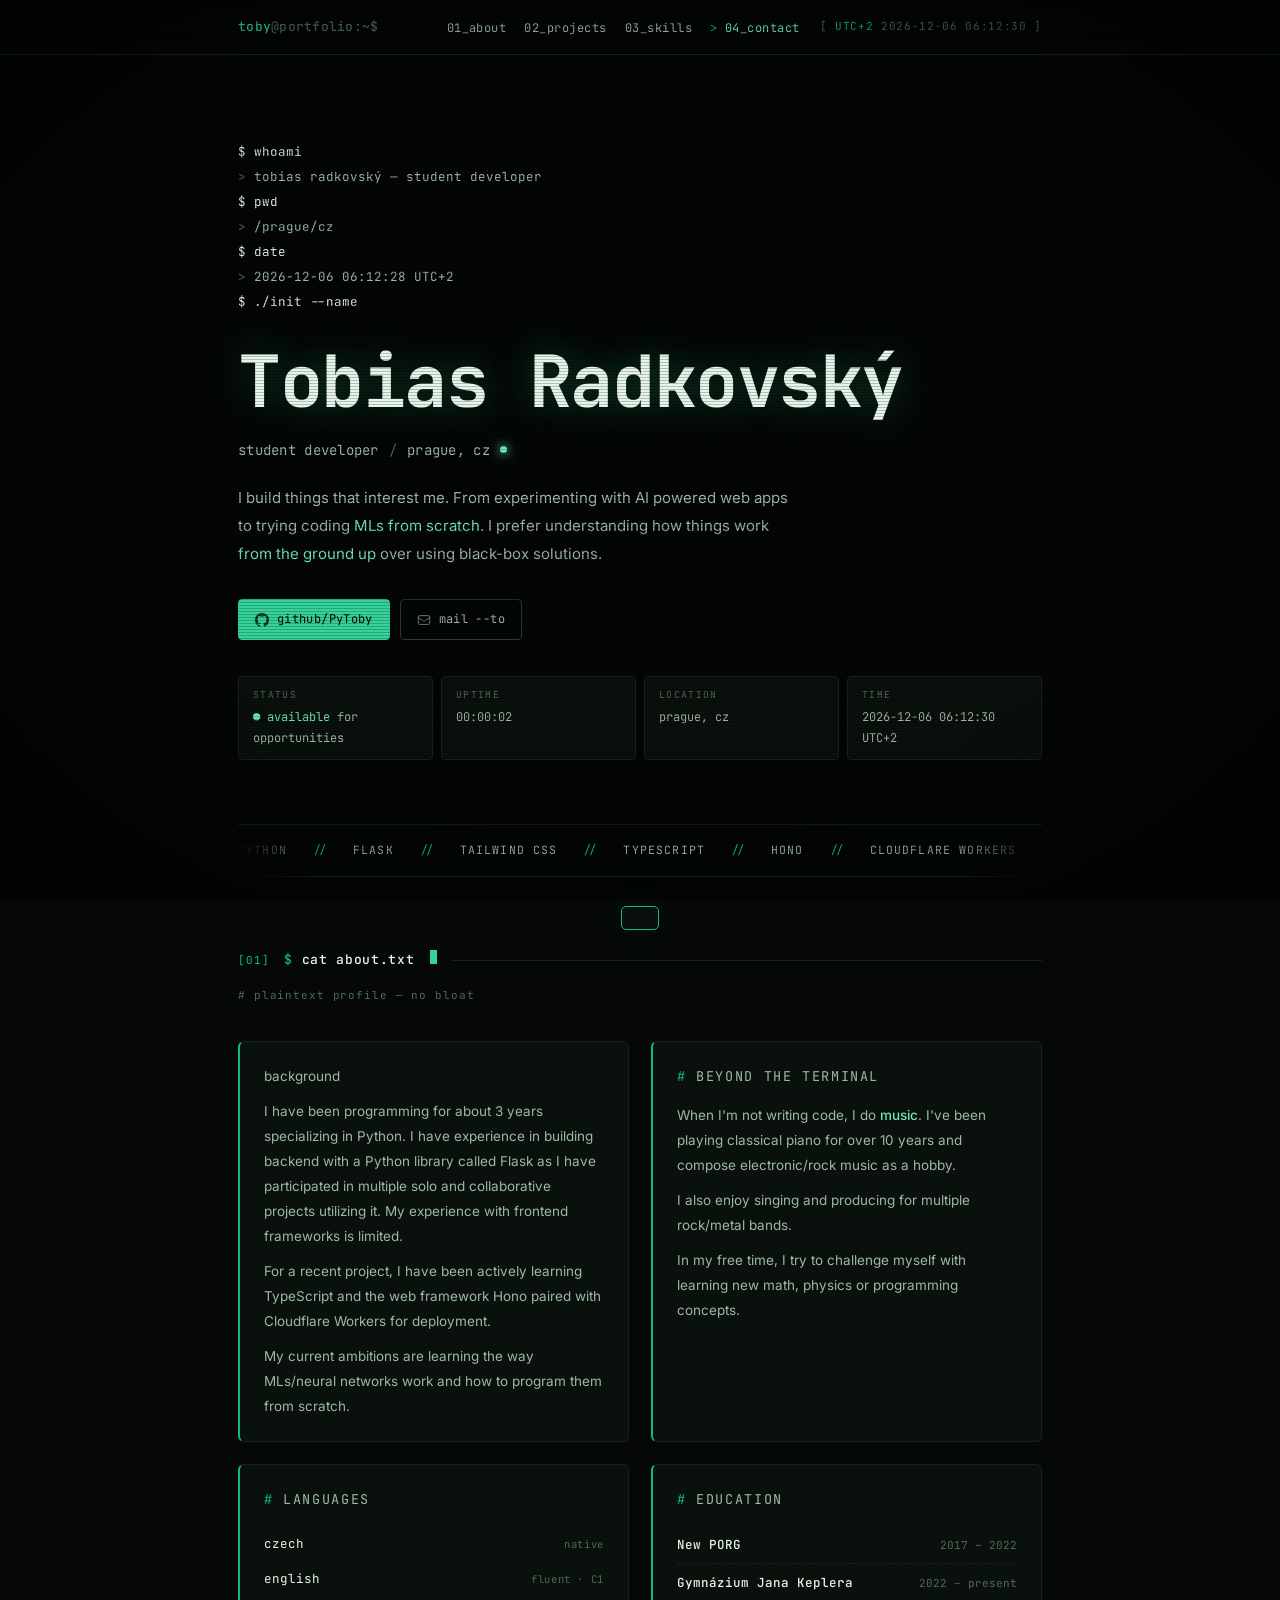
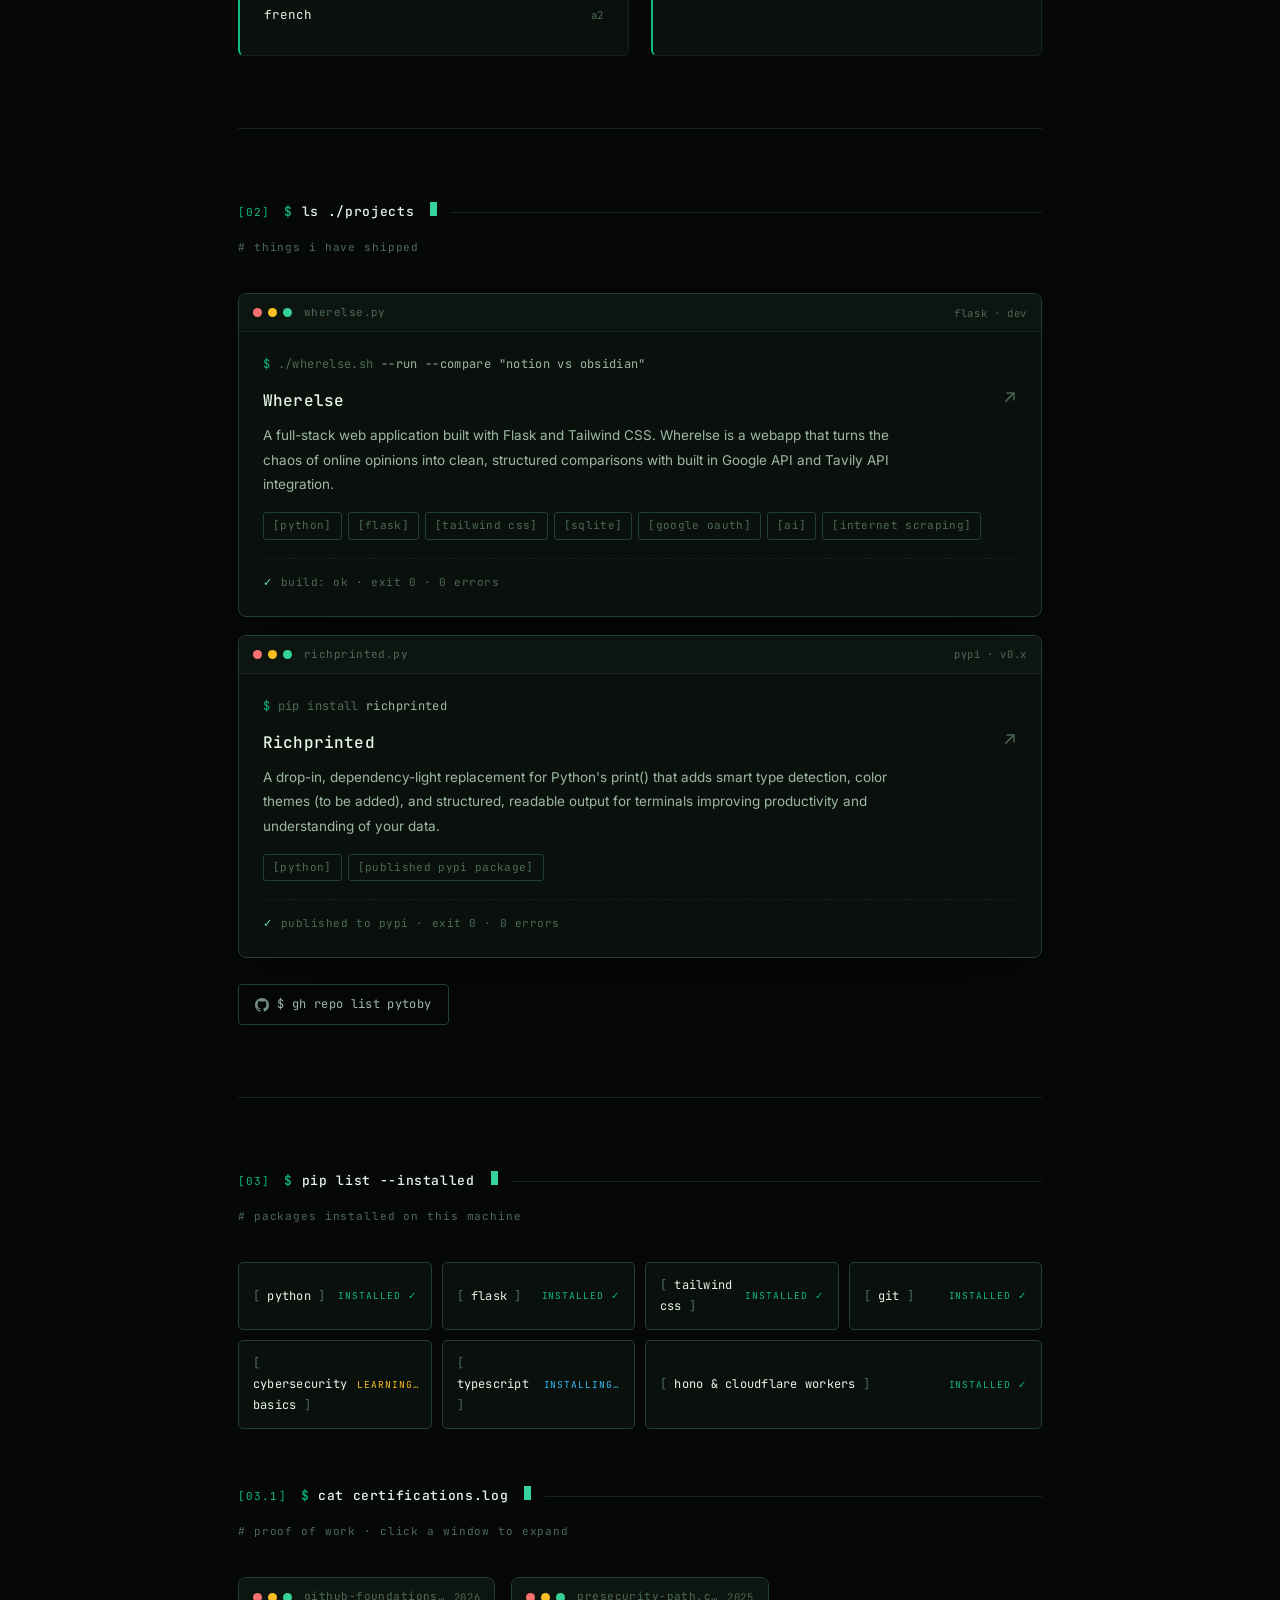
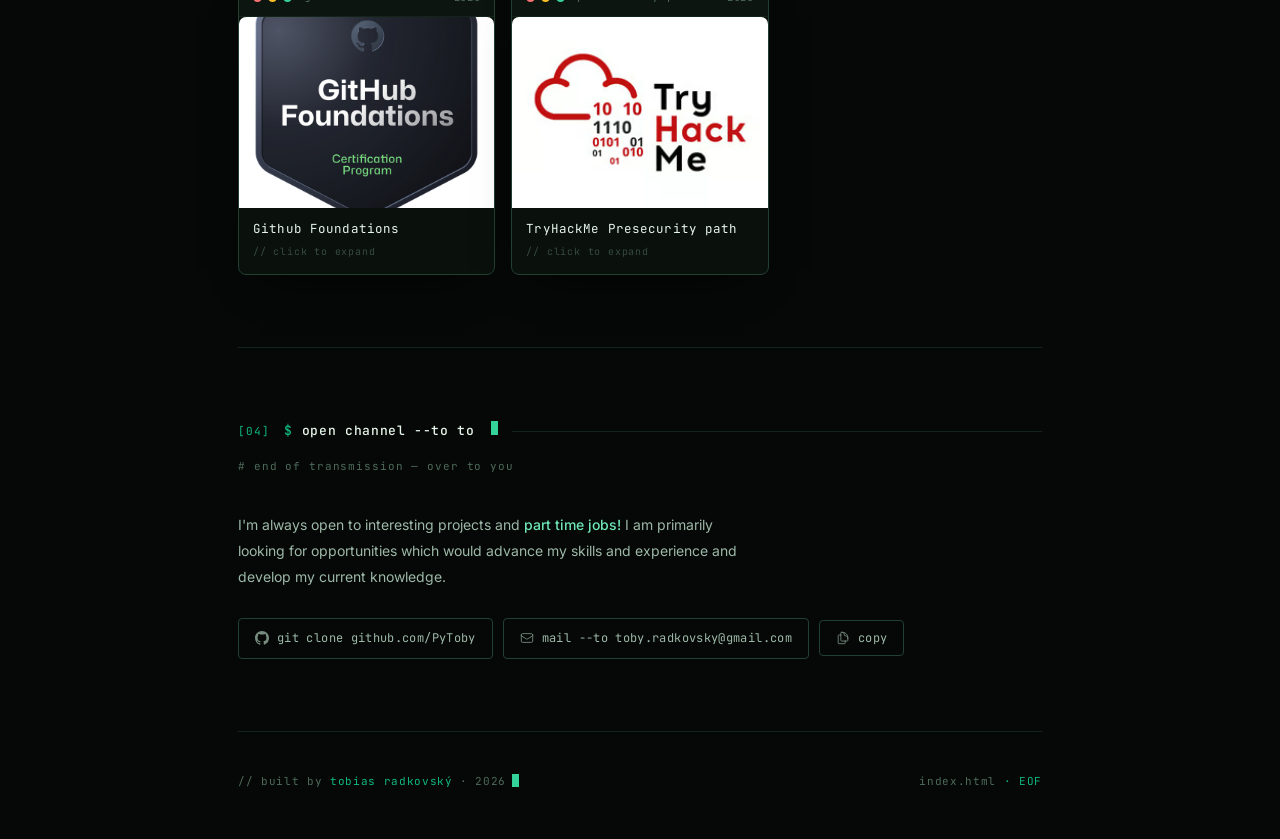
==== commit 4906cc8f: "Merge branch 'main' of https://github.com/PyToby/portfolio" ====
--- a/website/index.html
+++ b/website/index.html
@@ -111,9 +111,10 @@
 
     <div class="about-grid" data-reveal>
       <div class="about-block">
-        <p class="about-label">background</p>
-        <p>I have been programming for about 3 years specializing in <span class="about-hl">Python</span>. I have experience in building backend with a Python library called <span class="about-hl">Flask</span> as I have participated in multiple projects utilizing it. My experience with frontend frameworks is limited.</p>
-        <p>My current ambitions are learning <span class="about-hl">TypeScript</span> as a way to enhance my web development skills and learning the way MLs/neural networks work and how to program them from scratch.</p>
+        <p class="about-block-label">background</p>
+        <p>I have been programming for about 3 years specializing in <span class="about-highlight">Python</span>. I have experience in building backend with a Python library called <span class="about-highlight">Flask</span> as I have participated in multiple solo and collaborative projects utilizing it. My experience with frontend frameworks is limited.</p>
+<p>For a recent project, I have been actively learning <span class="about-highlight">TypeScript and the web framework Hono</span> paired with Cloudflare Workers for deployment.</p>
+        <p>My current ambitions are learning the way MLs/neural networks work and how to program them from scratch.</p>
       </div>
       <div class="about-block">
         <p class="about-label">beyond the terminal</p>
@@ -477,3 +478,4 @@
 
 </body>
 </html>
+
